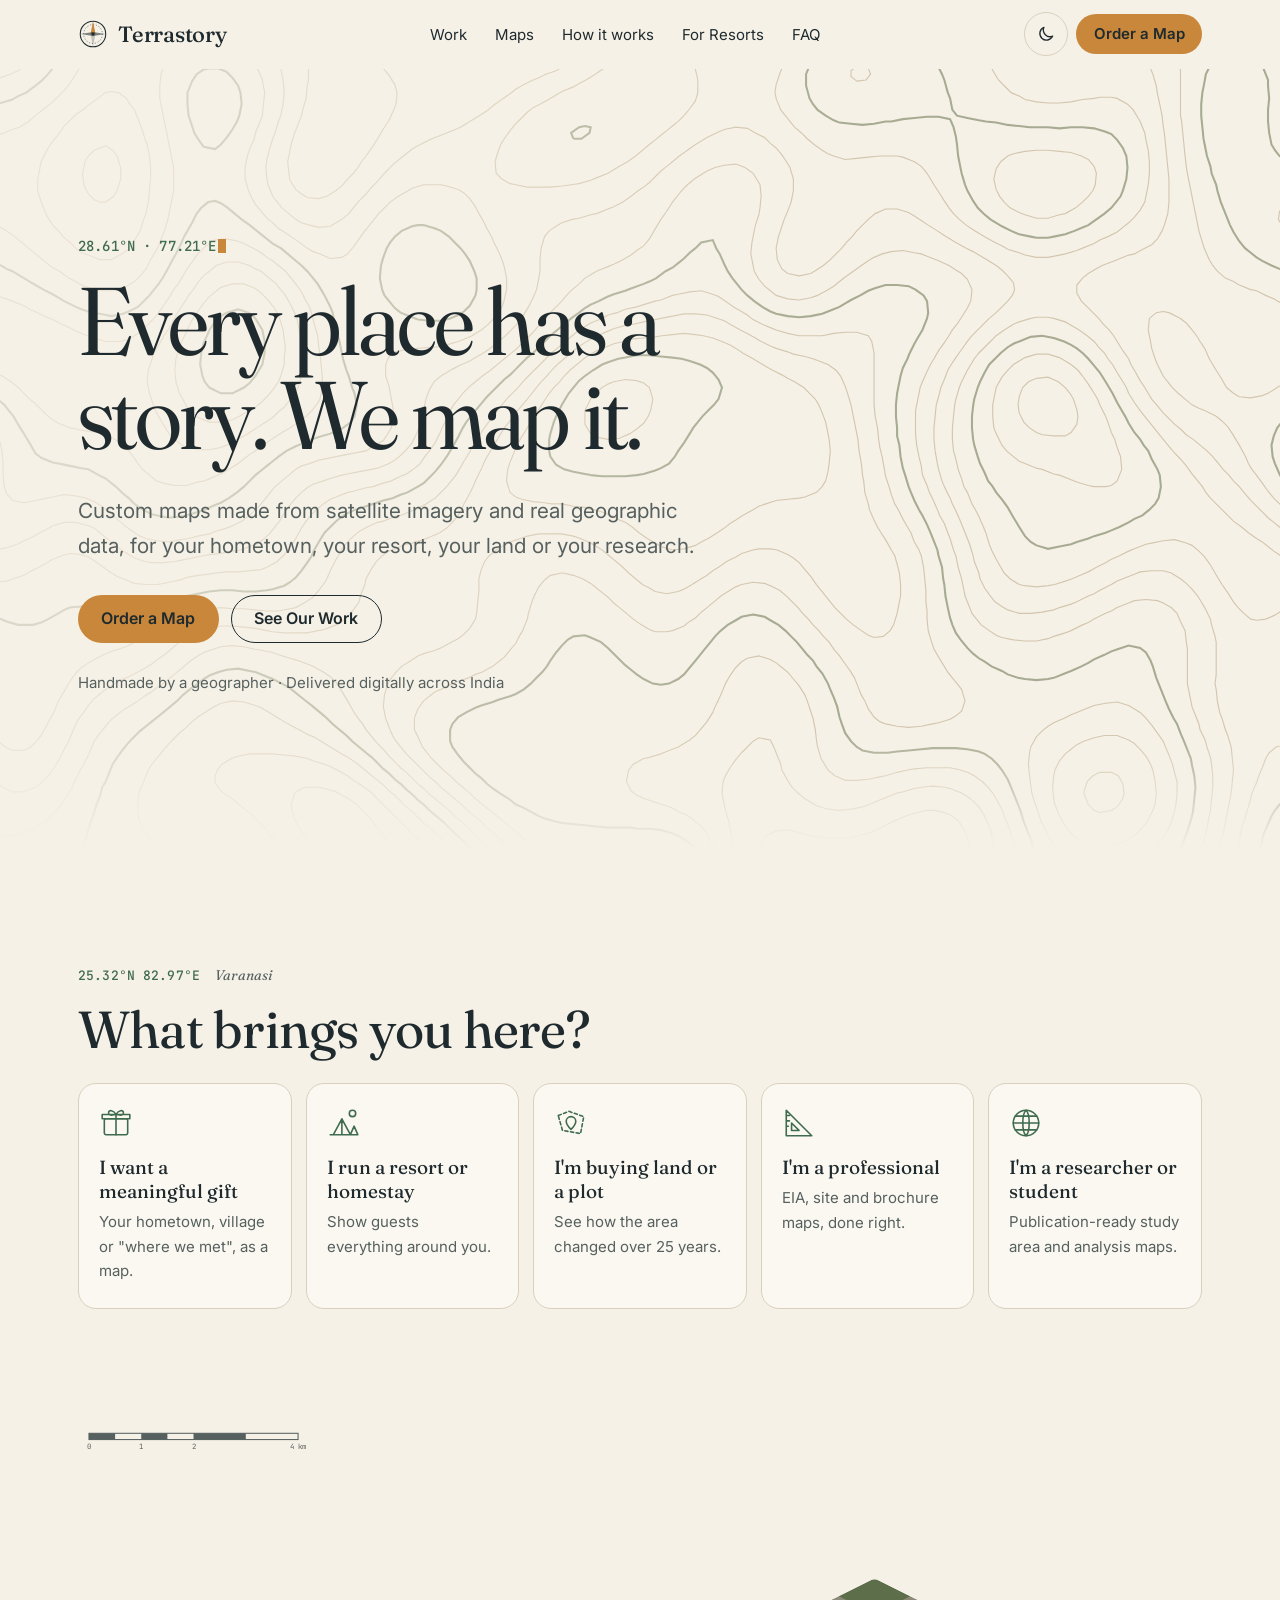
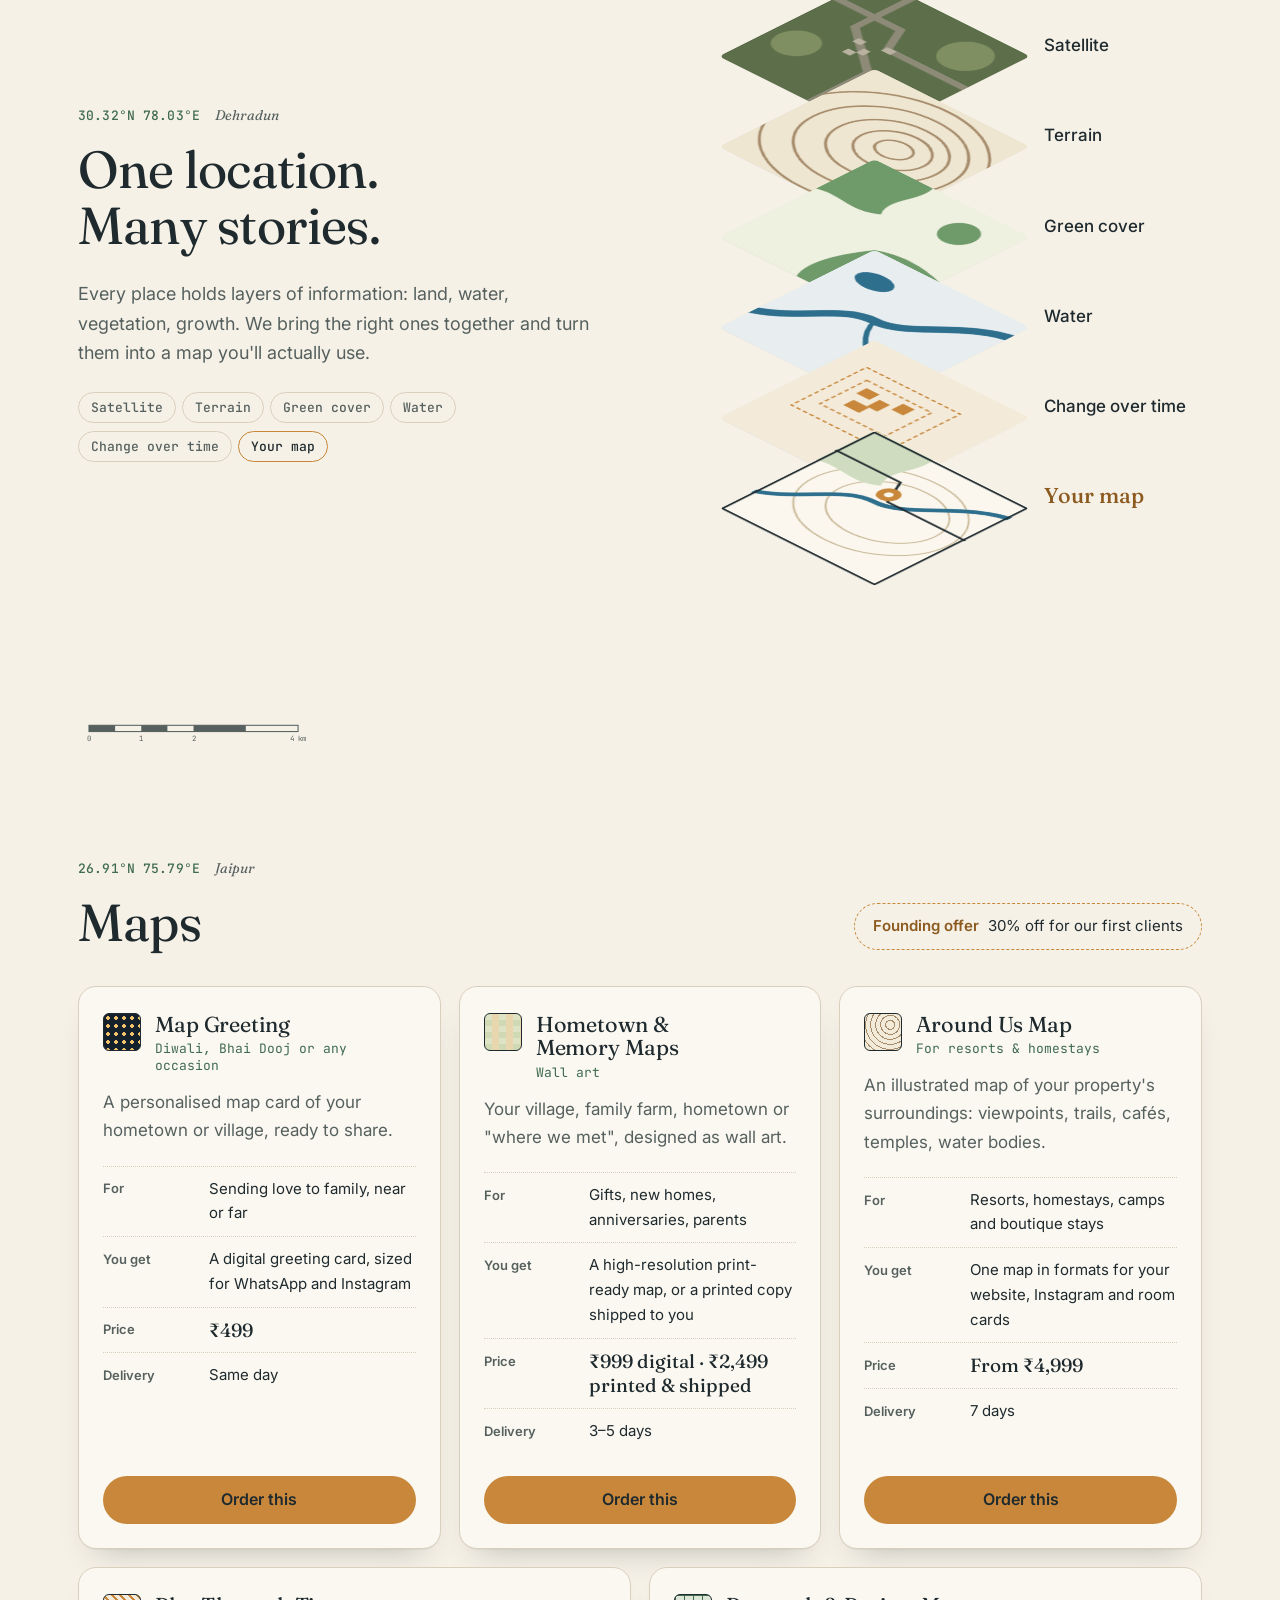
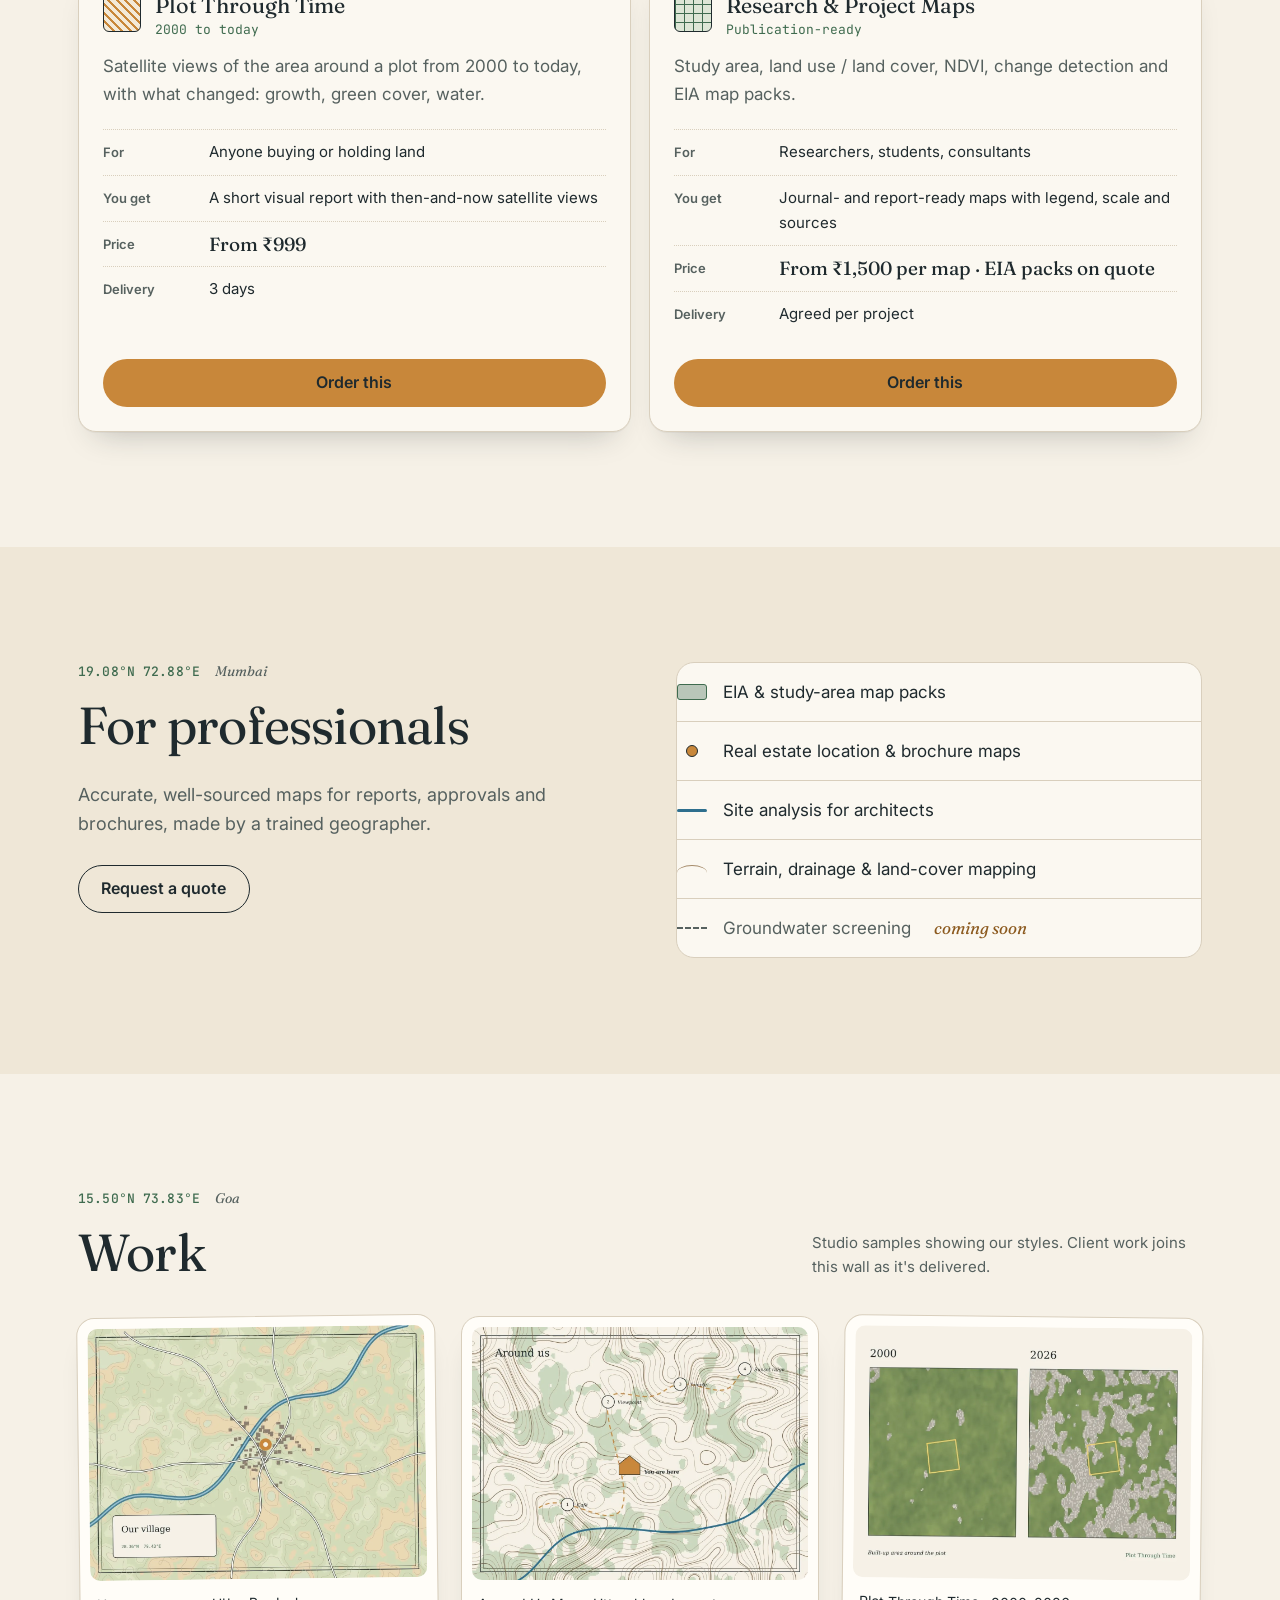
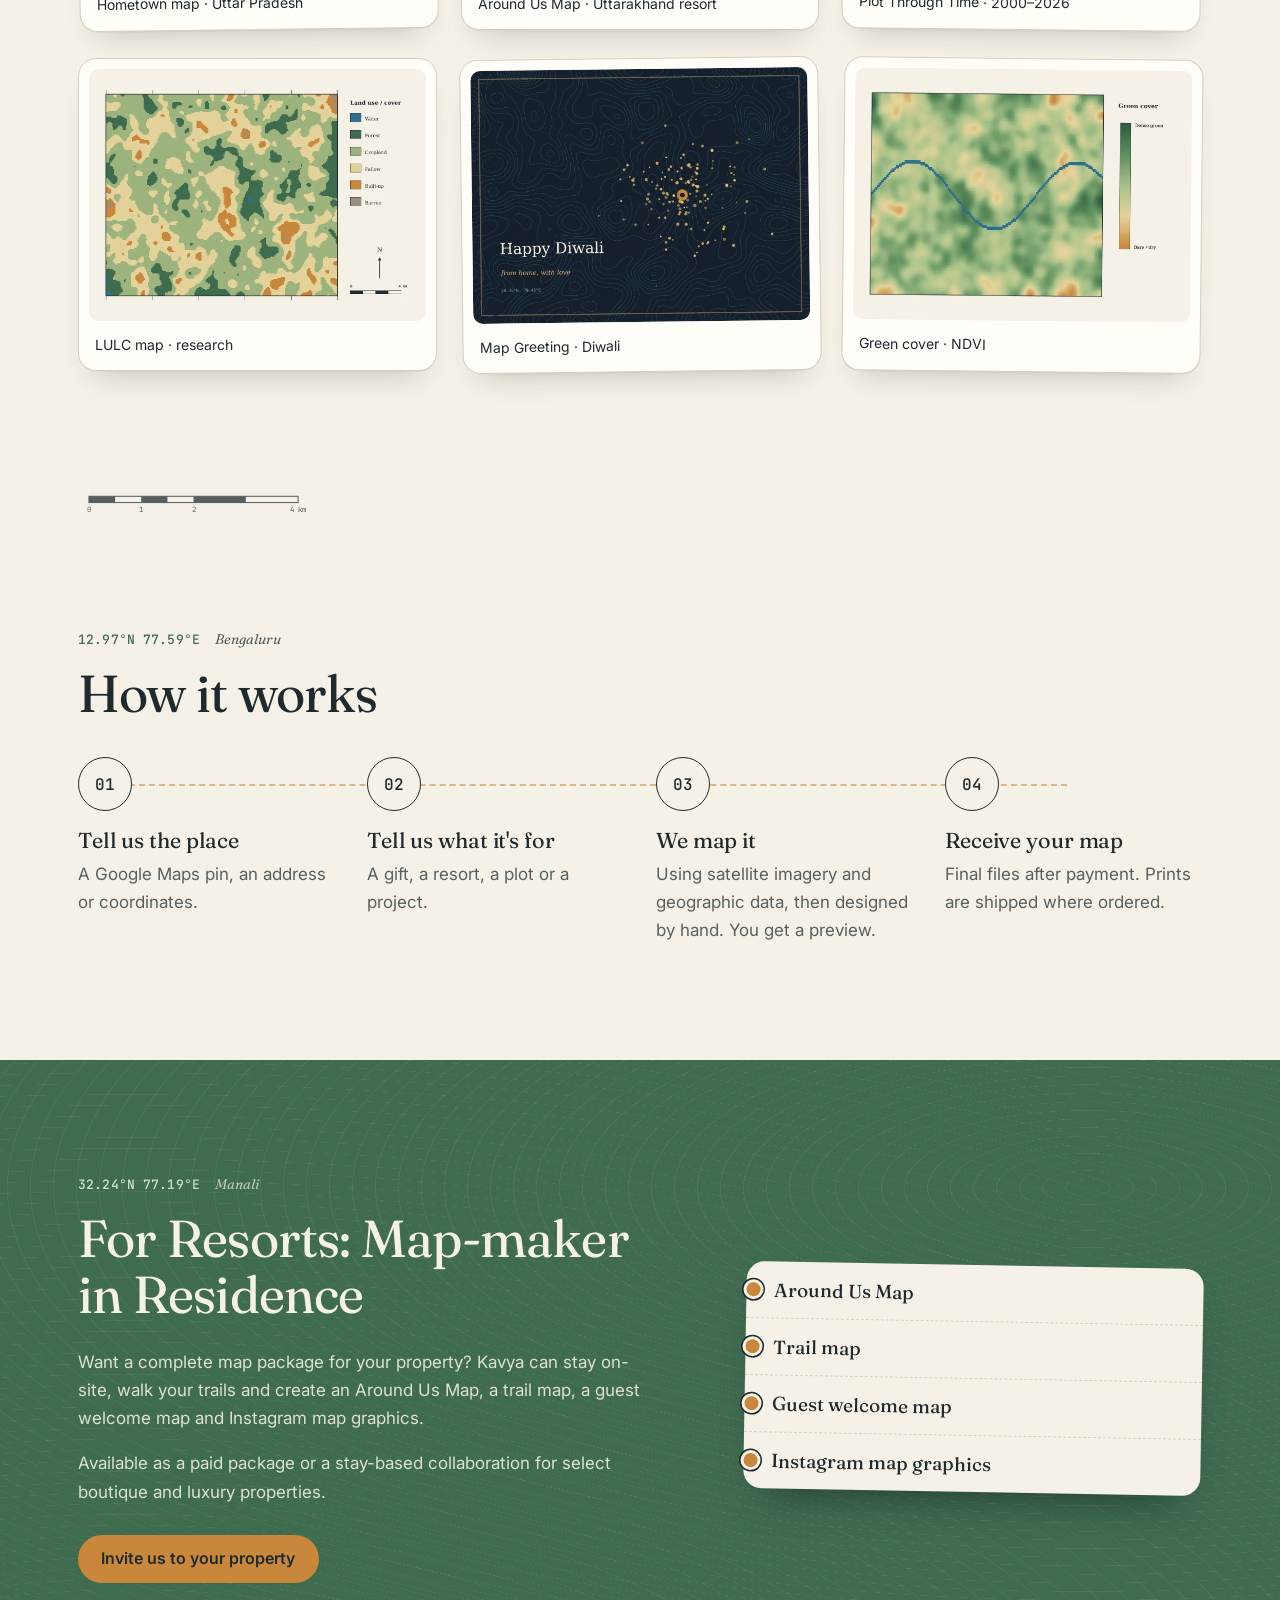
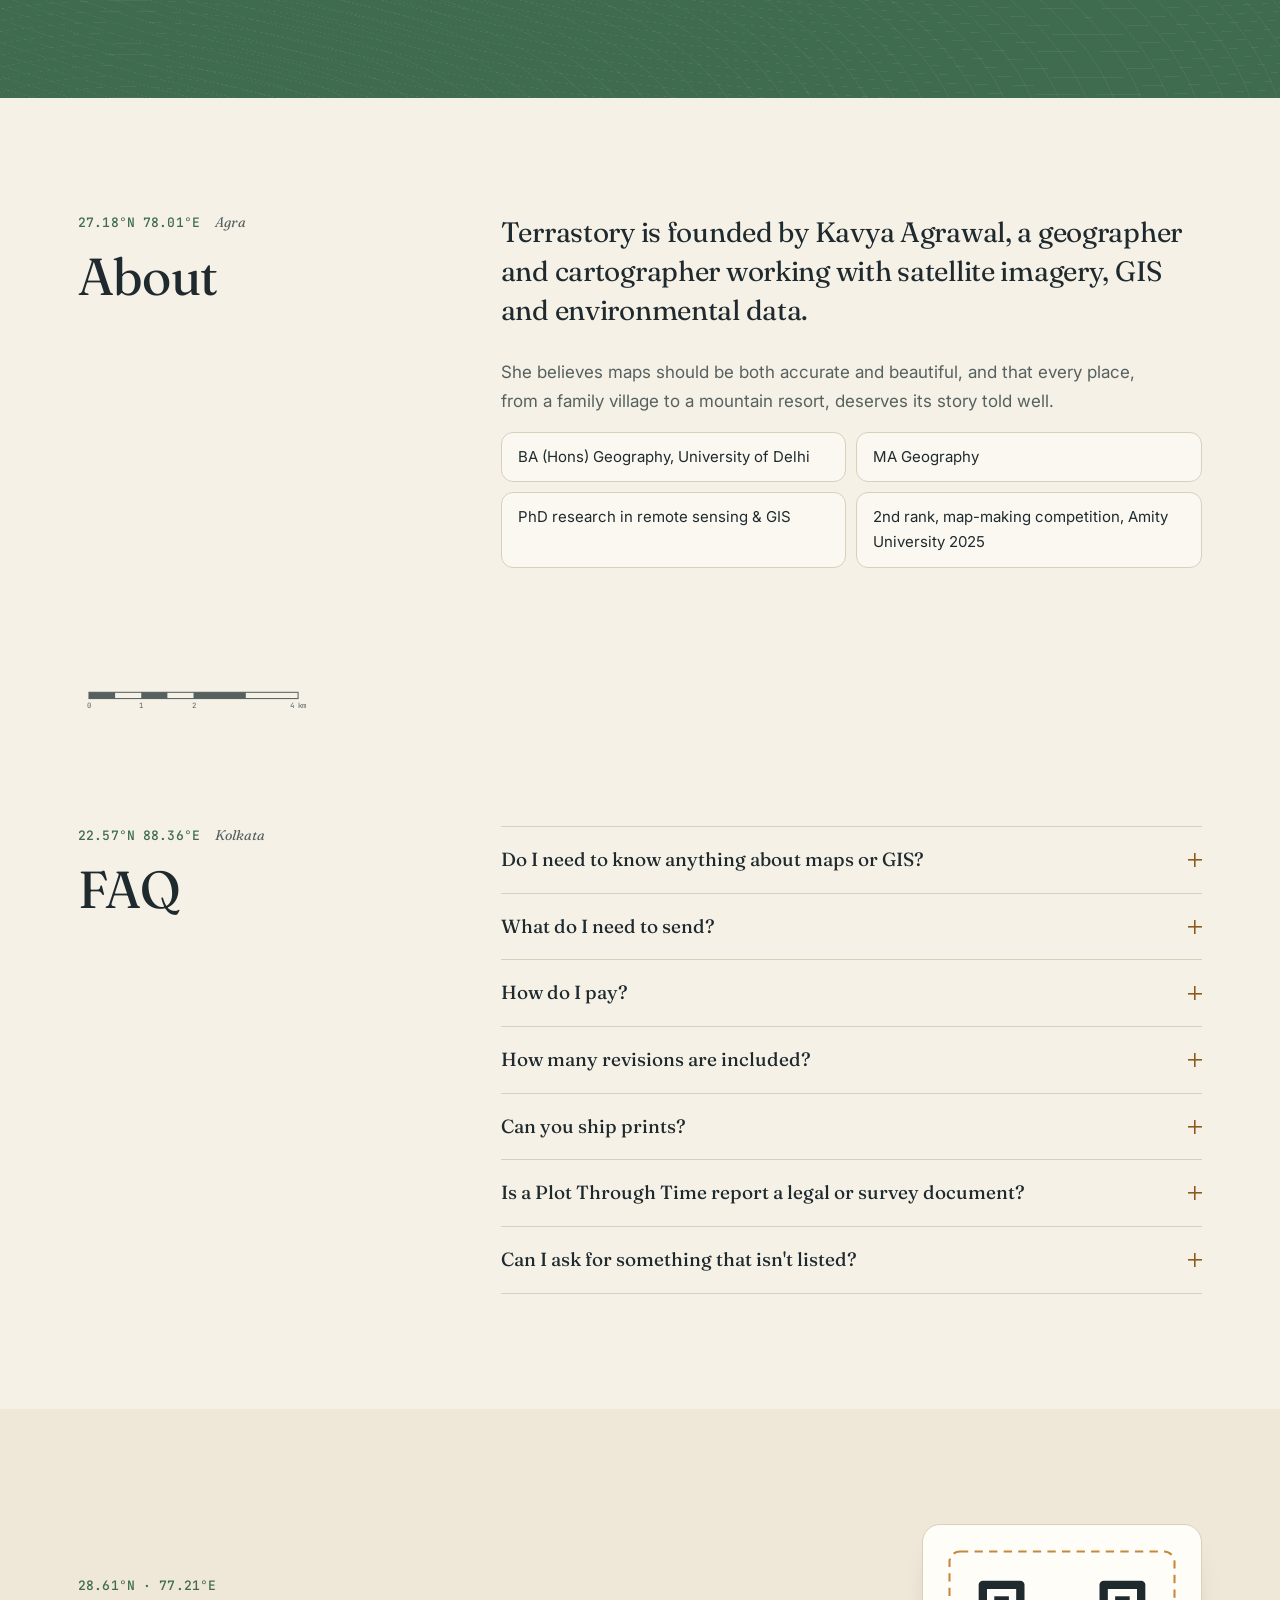
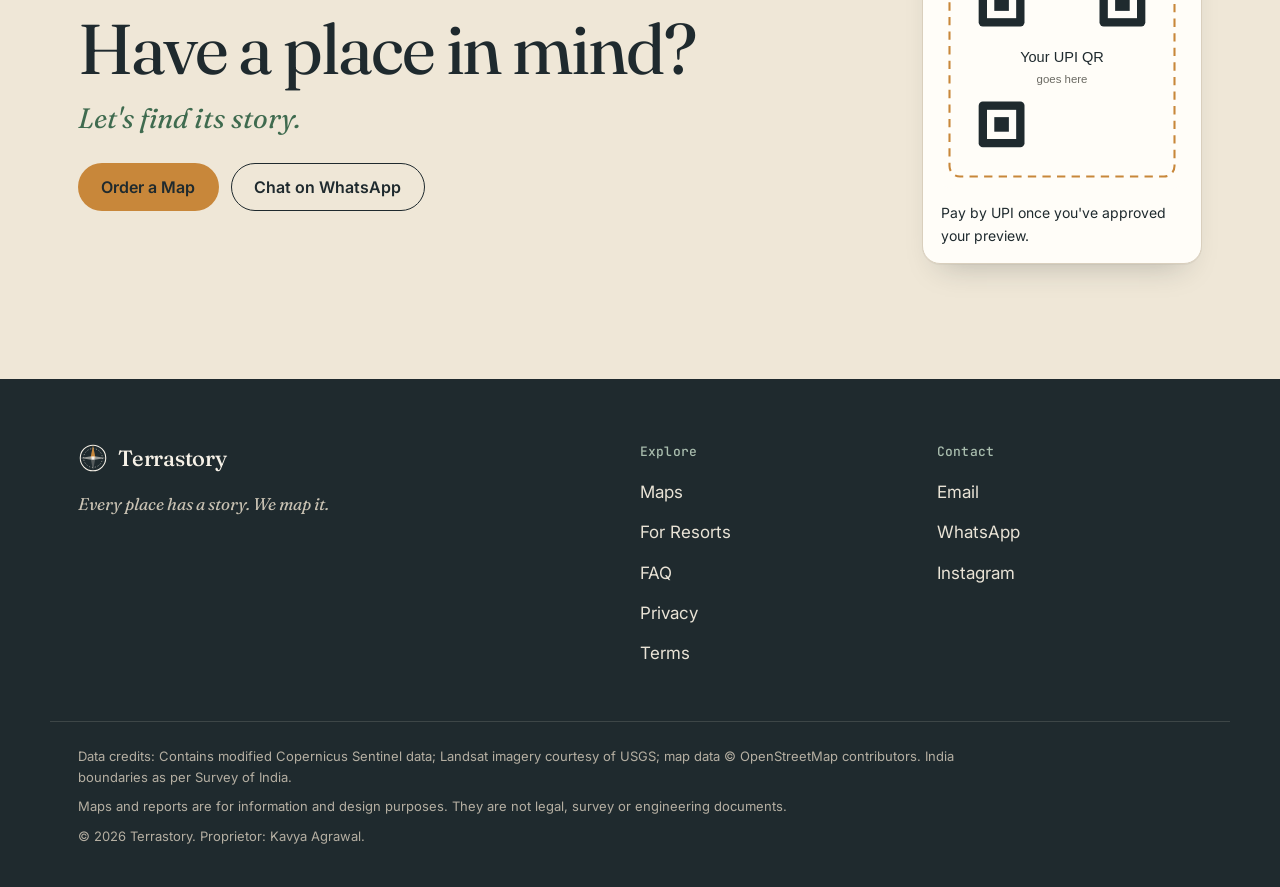
==== index.html @ dac18244 "Launch site: Terrastory one-page map studio website Atlas-style one-page site with hero contours, la" ====
<!doctype html>
<html lang="en-IN">
<head>
  <meta charset="utf-8">
  <meta name="viewport" content="width=device-width, initial-scale=1">
  <title>Terrastory | Custom Maps, Satellite Map Gifts &amp; Place Reports</title>
  <meta name="description" content="Terrastory is a map studio by geographer Kavya Agrawal. Custom hometown map gifts, illustrated resort maps, satellite plot history reports and research maps, made from real satellite and geographic data. Delivered across India.">
  <meta name="theme-color" content="#F6F1E7" media="(prefers-color-scheme: light)">
  <meta name="theme-color" content="#14202B" media="(prefers-color-scheme: dark)">
  <link rel="canonical" href="https://terrastory.in/">
  <link rel="icon" href="favicon.svg" type="image/svg+xml">
  <link rel="apple-touch-icon" href="images/apple-touch-icon.png">

  <!-- Open Graph / social previews -->
  <meta property="og:type" content="website">
  <meta property="og:site_name" content="Terrastory">
  <meta property="og:title" content="Terrastory | Every place has a story. We map it.">
  <meta property="og:description" content="Custom maps made from satellite imagery and real geographic data, for your hometown, your resort, your land or your research.">
  <meta property="og:url" content="https://terrastory.in/">
  <meta property="og:image" content="https://terrastory.in/images/og-image.jpg">
  <meta property="og:image:width" content="1200">
  <meta property="og:image:height" content="630">
  <meta property="og:locale" content="en_IN">
  <meta name="twitter:card" content="summary_large_image">

  <link rel="preconnect" href="https://fonts.googleapis.com">
  <link rel="preconnect" href="https://fonts.gstatic.com" crossorigin>
  <link rel="stylesheet" href="https://fonts.googleapis.com/css2?family=Fraunces:ital,opsz,wght@0,9..144,300..650;1,9..144,300..500&family=Inter:wght@400;500;600&family=JetBrains+Mono:wght@400;500&display=swap">
  <link rel="stylesheet" href="style.css">
  <script>
    /* Apply saved theme before paint to avoid a flash */
    try { var t = localStorage.getItem('ts-theme'); if (t) document.documentElement.dataset.theme = t; } catch (e) {}
  </script>

  <script type="application/ld+json">
  {
    "@context": "https://schema.org",
    "@type": "ProfessionalService",
    "name": "Terrastory",
    "slogan": "Every place has a story. We map it.",
    "description": "A map studio that turns satellite imagery and geographic data into custom maps: hometown map gifts, resort surroundings maps, plot change reports and research maps.",
    "url": "https://terrastory.in/",
    "image": "https://terrastory.in/images/og-image.jpg",
    "logo": "https://terrastory.in/favicon.svg",
    "founder": { "@type": "Person", "name": "Kavya Agrawal", "jobTitle": "Geographer and cartographer" },
    "areaServed": { "@type": "Country", "name": "India" },
    "priceRange": "₹499 – ₹4,999+",
    "makesOffer": [
      { "@type": "Offer", "itemOffered": { "@type": "Service", "name": "Map Greeting" }, "price": "499", "priceCurrency": "INR" },
      { "@type": "Offer", "itemOffered": { "@type": "Service", "name": "Hometown & Memory Map" }, "price": "999", "priceCurrency": "INR" },
      { "@type": "Offer", "itemOffered": { "@type": "Service", "name": "Around Us Map for resorts and homestays" }, "price": "4999", "priceCurrency": "INR" },
      { "@type": "Offer", "itemOffered": { "@type": "Service", "name": "Plot Through Time report" }, "price": "999", "priceCurrency": "INR" },
      { "@type": "Offer", "itemOffered": { "@type": "Service", "name": "Research & Project Maps" }, "price": "1500", "priceCurrency": "INR" }
    ]
  }
  </script>
</head>
<body>
  <a class="skip-link" href="#main">Skip to content</a>

  <!-- Reusable symbols -->
  <svg width="0" height="0" class="visually-hidden" aria-hidden="true" focusable="false">
    <symbol id="compass" viewBox="0 0 40 40">
      <circle cx="20" cy="20" r="17" fill="none" stroke="currentColor" stroke-width="1.4"/>
      <circle cx="20" cy="20" r="12.5" fill="none" stroke="currentColor" stroke-width=".7" stroke-dasharray="1.5 2.4"/>
      <path d="M20 3 L23.2 20 L20 37 L16.8 20 Z" fill="currentColor" opacity=".25"/>
      <path d="M20 3 L23.2 20 L16.8 20 Z" fill="var(--ochre)"/>
      <path d="M3 20 L20 17.4 L37 20 L20 22.6 Z" fill="currentColor" opacity=".55"/>
      <circle cx="20" cy="20" r="2" fill="currentColor"/>
    </symbol>
    <symbol id="scalebar" viewBox="0 0 220 26">
      <g fill="none" stroke="currentColor" stroke-width="1">
        <rect x="10.5" y="8.5" width="200" height="6"/>
      </g>
      <g fill="currentColor">
        <rect x="10.5" y="8.5" width="25" height="6"/><rect x="60.5" y="8.5" width="25" height="6"/>
        <rect x="110.5" y="8.5" width="50" height="6"/>
      </g>
      <g font-family="JetBrains Mono, monospace" font-size="7" fill="currentColor" text-anchor="middle">
        <text x="10.5" y="24">0</text><text x="60.5" y="24">1</text><text x="110.5" y="24">2</text><text x="210.5" y="24">4 km</text>
      </g>
    </symbol>
  </svg>

  <header class="site-header" id="top">
    <div class="wrap header-inner">
      <a class="brand" href="#top" aria-label="Terrastory, back to top">
        <svg class="brand-mark" aria-hidden="true"><use href="#compass"/></svg>
        <span class="brand-name">Terrastory</span>
      </a>
      <nav class="site-nav" id="site-nav" aria-label="Main">
        <ul>
          <li><a href="#work">Work</a></li>
          <li><a href="#maps">Maps</a></li>
          <li><a href="#how">How it works</a></li>
          <li><a href="#resorts">For Resorts</a></li>
          <li><a href="#faq">FAQ</a></li>
          <li class="nav-order"><a class="btn btn-primary" data-form href="#order">Order a Map</a></li>
        </ul>
      </nav>
      <div class="header-actions">
        <button class="theme-toggle" type="button" aria-label="Switch to night map" title="Night map">
          <svg viewBox="0 0 24 24" aria-hidden="true"><path class="sun" d="M12 4V2m0 20v-2m8-8h2M2 12h2m13.7-5.7 1.4-1.4M4.9 19.1l1.4-1.4m0-11.4L4.9 4.9m14.2 14.2-1.4-1.4M12 17a5 5 0 1 0 0-10 5 5 0 0 0 0 10z"/><path class="moon" d="M20 14.5A8 8 0 0 1 9.5 4a8 8 0 1 0 10.5 10.5z"/></svg>
        </button>
        <a class="btn btn-primary btn-sm header-cta" data-form href="#order">Order a Map</a>
        <button class="menu-toggle" type="button" aria-expanded="false" aria-controls="site-nav" aria-label="Open menu">
          <span></span><span></span>
        </button>
      </div>
    </div>
  </header>

  <main id="main">
    <!-- HERO -->
    <section class="hero" aria-labelledby="hero-title">
      <svg class="hero-contours" viewBox="0 0 1200 800" preserveAspectRatio="xMidYMid slice" aria-hidden="true" focusable="false">
<path pathLength="1" class="c-minor" d="M360 800 L359 790 L357 780 L355 775 L351 769 L346 763 L341 758 L336 754 L331 750 L326 745 L320 740 L316 735 L311 729 L306 722 L301 714 L299 709 L297 699 L300 689 L306 685 L311 684 L321 684 L326 685 L336 688 L341 691 L347 694 L354 699 L359 704 L364 709 L368 714 L372 719 L377 726 L382 733 L387 739 L392 743 L397 747 L402 750 L410 755 L417 759 L422 762 L427 766 L432 770 L437 776 L442 785 L444 790 L446 800"/>
<path pathLength="1" class="c-minor" d="M324 800 L322 790 L320 785 L316 776 L313 770 L310 765 L306 760 L301 753 L296 747 L291 740 L287 735 L283 730 L278 725 L274 719 L269 714 L264 709 L258 704 L252 699 L246 694 L241 691 L236 687 L231 680 L231 674 L233 669 L237 664 L245 659 L251 657 L261 655 L271 655 L281 655 L291 656 L301 657 L311 659 L316 661 L326 664 L331 666 L337 669 L346 674 L351 678 L356 681 L362 685 L367 689 L372 694 L377 699 L382 704 L387 709 L392 714 L397 719 L402 725 L408 730 L414 735 L420 740 L426 745 L432 749 L437 754 L442 759 L447 765 L450 770 L453 775 L457 784 L458 790 L460 800"/>
<path pathLength="1" class="c-minor" d="M294 800 L293 790 L291 784 L287 775 L285 770 L281 764 L276 757 L271 752 L266 747 L261 743 L254 740 L246 737 L236 736 L226 738 L216 740 L211 740 L201 741 L194 740 L186 736 L181 734 L175 730 L171 724 L166 715 L164 709 L164 699 L165 689 L167 684 L171 674 L173 669 L176 664 L181 658 L186 652 L191 646 L196 641 L201 636 L206 632 L211 627 L216 623 L222 619 L230 614 L236 611 L246 609 L256 610 L266 613 L271 615 L278 619 L286 624 L291 627 L296 630 L304 634 L311 638 L316 640 L323 644 L331 649 L336 652 L341 655 L348 659 L355 664 L361 669 L367 674 L372 678 L377 682 L382 687 L387 691 L392 696 L397 701 L402 705 L407 710 L412 715 L417 719 L423 725 L429 730 L434 735 L440 740 L445 745 L450 750 L454 755 L458 760 L462 766 L466 775 L468 780 L471 790 L472 800"/>
<path pathLength="1" class="c-minor" d="M562 380 L557 377 L552 369 L552 362 L552 357 L557 347 L561 342 L567 337 L572 334 L577 332 L587 330 L597 331 L603 333 L608 337 L611 347 L609 357 L607 362 L603 368 L597 373 L591 377 L582 381 L572 382 L562 380"/>
<path pathLength="1" class="c-major" d="M200 800 L196 792 L191 787 L186 783 L181 779 L175 775 L166 770 L161 767 L154 765 L146 762 L136 760 L128 760 L121 759 L115 755 L114 745 L115 738 L118 730 L121 721 L123 714 L126 706 L128 699 L131 692 L133 684 L136 679 L140 669 L142 664 L146 658 L151 651 L156 645 L161 640 L166 635 L171 631 L176 627 L181 623 L186 619 L192 614 L198 609 L203 604 L209 599 L216 594 L221 590 L226 587 L234 584 L241 582 L251 581 L261 583 L266 584 L276 588 L281 590 L289 594 L296 598 L301 602 L306 606 L311 610 L316 614 L322 619 L328 624 L333 629 L339 634 L345 639 L350 644 L356 649 L362 654 L367 658 L372 663 L377 668 L382 672 L387 677 L392 681 L397 686 L402 690 L407 695 L412 699 L417 704 L423 709 L429 714 L434 719 L440 725 L446 730 L451 735 L456 740 L461 745 L465 750 L469 755 L472 760 L477 770 L479 775 L482 785 L483 790 L484 800"/>
<path pathLength="1" class="c-major" d="M575 800 L577 793 L582 785 L587 781 L592 779 L603 777 L613 779 L618 782 L623 789 L624 795"/>
<path pathLength="1" class="c-major" d="M557 413 L552 412 L542 410 L534 408 L527 404 L522 397 L521 392 L521 382 L522 377 L525 367 L527 362 L532 352 L535 347 L538 342 L542 337 L547 331 L552 327 L559 322 L567 317 L572 315 L581 312 L587 311 L597 309 L608 309 L618 310 L628 311 L636 312 L643 314 L652 317 L658 320 L663 324 L668 330 L671 337 L668 347 L664 352 L659 357 L654 362 L650 367 L646 372 L643 377 L638 385 L633 392 L630 397 L625 403 L618 407 L613 409 L603 412 L597 413 L587 414 L577 414 L567 414 L557 413"/>
<path pathLength="1" class="c-minor" d="M555 800 L557 791 L560 785 L563 780 L568 775 L575 770 L582 766 L587 764 L597 761 L608 761 L618 764 L623 766 L628 771 L633 778 L635 785 L638 795 L638 800"/>
<path pathLength="1" class="c-minor" d="M0 694 L10 699 L15 703 L20 708 L25 713 L30 717 L35 721 L44 725 L50 726 L60 725 L65 724 L75 719 L80 716 L85 712 L90 707 L95 702 L100 695 L104 689 L107 684 L110 677 L114 669 L117 664 L121 656 L124 649 L126 644 L131 637 L136 631 L141 625 L146 621 L151 617 L156 614 L164 609 L171 604 L176 601 L181 597 L186 594 L192 589 L198 584 L204 579 L210 574 L216 570 L221 567 L230 564 L236 562 L246 561 L256 562 L265 564 L271 565 L281 567 L286 569 L296 572 L303 574 L311 577 L316 579 L325 584 L331 588 L336 593 L340 599 L343 604 L346 609 L351 618 L355 624 L359 629 L362 634 L367 640 L372 646 L377 651 L382 657 L387 662 L392 667 L397 671 L402 676 L407 681 L412 685 L417 690 L422 694 L428 699 L434 704 L439 709 L445 714 L451 719 L456 725 L462 730 L467 735 L471 740 L476 745 L479 750 L483 755 L487 762 L491 770 L493 775 L496 785 L497 793 L498 800"/>
<path pathLength="1" class="c-minor" d="M999 706 L994 704 L989 699 L985 689 L988 679 L993 674 L999 671 L1009 671 L1015 674 L1019 681 L1020 689 L1019 694 L1014 701 L1009 704 L999 706"/>
<path pathLength="1" class="c-minor" d="M618 475 L613 472 L606 468 L599 463 L593 458 L587 454 L582 452 L575 448 L567 445 L559 443 L552 441 L542 440 L532 438 L523 438 L517 437 L507 436 L497 434 L492 432 L487 428 L484 418 L485 408 L487 402 L491 392 L493 387 L497 380 L502 372 L505 367 L508 362 L512 356 L517 348 L521 342 L525 337 L530 332 L534 327 L539 322 L545 317 L551 312 L557 308 L562 305 L570 302 L577 299 L586 297 L592 295 L603 294 L613 293 L619 292 L628 291 L638 290 L648 291 L655 292 L663 294 L671 297 L678 300 L683 303 L689 307 L698 312 L703 315 L708 318 L715 322 L723 326 L728 329 L734 332 L742 337 L747 342 L752 347 L755 352 L758 359 L761 367 L763 377 L764 382 L765 392 L764 403 L763 410 L761 418 L758 423 L753 428 L743 432 L738 433 L728 434 L718 435 L709 438 L703 440 L698 443 L689 448 L683 452 L678 455 L673 459 L667 463 L659 468 L653 471 L648 474 L638 477 L628 478 L618 475"/>
<path pathLength="1" class="c-minor" d="M0 653 L5 654 L15 659 L20 663 L25 667 L30 672 L35 676 L40 680 L47 684 L55 688 L65 688 L75 684 L80 680 L85 675 L90 669 L93 664 L96 659 L100 651 L104 644 L106 639 L110 629 L113 624 L117 619 L121 613 L126 607 L131 603 L136 599 L144 594 L151 590 L156 588 L164 584 L171 580 L176 577 L181 573 L187 569 L193 564 L200 558 L206 555 L211 552 L218 548 L226 546 L236 544 L246 544 L256 545 L266 546 L276 548 L281 549 L291 550 L301 550 L311 550 L320 548 L326 547 L336 543 L341 540 L346 536 L351 530 L356 523 L357 518 L361 508 L362 503 L367 494 L371 488 L376 483 L382 479 L387 477 L397 473 L402 472 L412 469 L417 467 L426 463 L432 459 L437 454 L442 448 L445 443 L447 438 L452 429 L455 423 L457 418 L462 408 L464 403 L467 397 L472 389 L476 382 L479 377 L482 372 L487 366 L492 359 L497 353 L502 347 L506 342 L510 337 L514 332 L519 327 L523 322 L528 317 L534 312 L540 307 L546 302 L552 298 L557 295 L563 292 L572 288 L577 286 L587 283 L594 282 L603 280 L613 278 L618 277 L628 275 L638 273 L648 273 L658 274 L667 277 L673 279 L678 282 L687 287 L693 290 L698 293 L705 297 L713 301 L718 303 L728 306 L733 308 L743 310 L750 312 L758 315 L763 317 L770 322 L774 327 L778 336 L780 342 L783 352 L784 357 L786 367 L788 377 L789 382 L790 392 L792 403 L793 413 L794 418 L795 428 L798 438 L799 443 L803 452 L806 458 L809 463 L813 469 L818 478 L821 483 L823 490 L825 498 L826 508 L826 518 L824 528 L823 533 L820 543 L817 548 L811 553 L803 554 L798 552 L792 548 L785 543 L779 538 L774 533 L769 528 L765 523 L761 518 L757 513 L753 508 L748 501 L743 495 L738 489 L733 485 L728 482 L719 478 L713 477 L703 477 L698 478 L688 481 L683 484 L675 488 L668 493 L663 496 L658 500 L653 503 L645 508 L638 512 L633 514 L623 516 L613 514 L608 511 L602 508 L596 503 L590 498 L585 493 L579 488 L573 483 L567 478 L562 475 L557 472 L548 468 L542 466 L532 464 L522 464 L512 464 L502 466 L496 468 L487 471 L482 474 L475 478 L469 483 L465 488 L462 495 L460 503 L460 513 L459 523 L458 533 L457 538 L452 546 L447 551 L442 555 L436 558 L427 563 L422 565 L412 568 L407 570 L401 574 L393 579 L388 584 L384 589 L381 594 L378 604 L377 614 L379 624 L382 632 L385 639 L388 644 L392 649 L397 655 L402 660 L407 665 L412 670 L417 675 L422 679 L427 684 L433 689 L439 694 L445 699 L450 704 L456 709 L462 714 L467 719 L472 723 L477 728 L482 733 L487 739 L492 744 L497 750 L500 755 L504 760 L508 765 L512 771 L517 777 L522 781 L532 780 L537 777 L542 773 L547 769 L553 765 L561 760 L567 756 L572 754 L582 751 L587 750 L597 748 L608 748 L618 750 L623 751 L629 755 L635 760 L639 765 L643 773 L645 780 L647 790 L648 798"/>
<path pathLength="1" class="c-minor" d="M994 735 L989 734 L981 730 L975 725 L970 719 L967 714 L964 709 L960 699 L959 694 L958 684 L959 674 L960 669 L964 661 L969 655 L974 651 L979 647 L985 644 L994 641 L1003 639 L1009 639 L1014 639 L1024 643 L1029 646 L1034 651 L1039 657 L1043 664 L1045 669 L1047 679 L1048 689 L1047 699 L1044 706 L1040 714 L1036 719 L1030 725 L1024 729 L1019 731 L1010 735 L1004 736 L994 735"/>
<path pathLength="1" class="c-minor" d="M0 568 L5 570 L10 574 L15 582 L16 589 L18 599 L20 609 L21 614 L25 623 L29 629 L33 634 L37 639 L42 644 L49 649 L55 652 L65 652 L71 649 L76 644 L80 639 L85 630 L88 624 L91 619 L95 609 L98 604 L101 599 L105 592 L110 585 L115 580 L121 576 L126 573 L134 569 L141 566 L148 564 L156 561 L161 558 L171 554 L176 552 L181 548 L190 543 L196 540 L201 538 L211 533 L216 532 L226 529 L236 528 L246 529 L256 529 L266 530 L276 531 L286 531 L296 529 L301 528 L310 523 L316 519 L321 513 L325 508 L328 503 L331 496 L335 488 L338 483 L341 477 L346 471 L351 466 L356 462 L363 458 L372 454 L377 453 L387 449 L392 448 L402 444 L407 442 L414 438 L422 433 L427 428 L432 423 L436 418 L440 413 L443 408 L447 401 L452 393 L455 387 L458 382 L462 376 L467 369 L472 362 L476 357 L480 352 L484 347 L489 342 L494 337 L498 332 L503 327 L508 322 L513 317 L518 312 L523 307 L529 302 L535 297 L541 292 L547 287 L552 284 L557 281 L567 277 L572 274 L580 272 L587 269 L597 267 L603 265 L613 262 L618 261 L628 257 L633 256 L643 254 L653 253 L663 256 L668 258 L674 262 L681 267 L688 271 L693 274 L698 278 L706 282 L713 285 L718 287 L728 290 L738 292 L743 292 L753 292 L758 292 L768 290 L778 289 L788 289 L798 292 L801 297 L803 307 L803 317 L803 327 L803 337 L803 347 L803 352 L804 362 L806 372 L807 382 L808 389 L810 397 L812 408 L813 414 L816 423 L818 430 L821 438 L824 443 L828 451 L832 458 L835 463 L838 471 L842 478 L844 483 L846 493 L847 503 L848 513 L848 523 L849 531 L849 538 L850 548 L853 558 L855 564 L859 571 L864 579 L867 584 L871 589 L875 594 L879 599 L882 609 L879 618 L874 622 L869 625 L859 628 L854 629 L844 631 L833 632 L823 631 L813 629 L808 627 L803 623 L798 616 L795 609 L792 604 L788 594 L786 589 L783 584 L778 577 L773 570 L768 564 L764 558 L759 553 L755 548 L750 543 L746 538 L741 533 L737 528 L732 523 L727 518 L721 513 L713 509 L708 507 L698 506 L688 508 L683 510 L678 513 L670 518 L664 523 L658 528 L653 532 L648 537 L643 540 L638 544 L628 548 L623 549 L613 549 L608 547 L601 543 L594 538 L588 533 L582 528 L577 524 L572 519 L567 515 L562 511 L557 507 L550 503 L542 500 L533 498 L532 498 L522 500 L517 504 L512 510 L508 518 L506 523 L503 533 L502 538 L498 548 L495 553 L492 559 L487 565 L482 571 L477 575 L472 579 L463 584 L457 586 L451 589 L442 592 L437 594 L427 599 L422 601 L417 605 L412 609 L407 616 L404 624 L404 634 L407 640 L411 649 L415 654 L419 659 L424 664 L429 669 L435 674 L440 679 L446 684 L452 689 L457 694 L462 698 L467 702 L472 706 L477 710 L482 714 L488 719 L495 725 L501 730 L507 734 L512 738 L517 741 L526 745 L532 746 L542 745 L547 744 L557 742 L565 740 L572 738 L582 736 L592 735 L603 735 L613 736 L623 738 L628 740 L637 745 L642 750 L646 755 L649 760 L653 770 L654 775 L655 785 L656 795"/>
<path pathLength="1" class="c-minor" d="M1200 423 L1195 423 L1185 418 L1180 413 L1177 408 L1175 402 L1175 392 L1176 387 L1180 381 L1185 377 L1193 372 L1200 371"/>
<path pathLength="1" class="c-minor" d="M1200 211 L1195 211 L1185 210 L1175 207 L1170 205 L1162 201 L1157 196 L1154 191 L1155 184 L1160 179 L1166 176 L1175 175 L1185 174 L1195 174"/>
<path pathLength="1" class="c-minor" d="M999 760 L994 760 L984 757 L979 754 L973 750 L967 745 L963 740 L959 735 L954 726 L951 719 L948 714 L945 704 L943 699 L940 689 L939 682 L938 674 L937 664 L938 654 L939 649 L944 640 L949 635 L954 631 L959 628 L968 624 L974 621 L979 619 L989 615 L994 613 L1004 611 L1014 610 L1024 613 L1029 616 L1034 619 L1039 624 L1044 630 L1049 637 L1054 644 L1056 649 L1059 656 L1062 664 L1064 672 L1066 679 L1066 689 L1065 699 L1064 704 L1061 714 L1059 719 L1054 727 L1049 734 L1044 739 L1039 743 L1034 747 L1029 750 L1020 755 L1014 757 L1004 760 L999 760"/>
<path pathLength="1" class="c-major" d="M979 800 L974 790 L971 785 L967 780 L964 775 L959 768 L954 761 L951 755 L948 750 L944 741 L941 735 L939 729 L935 719 L933 714 L930 704 L928 699 L924 689 L922 684 L919 677 L914 669 L910 664 L905 659 L899 655 L894 653 L884 651 L874 650 L864 650 L854 650 L844 651 L833 652 L823 653 L815 654 L808 654 L803 654 L793 652 L788 649 L783 644 L778 637 L775 629 L773 623 L771 614 L768 606 L765 599 L763 594 L758 585 L753 579 L750 574 L745 569 L741 564 L736 558 L731 553 L726 548 L720 543 L713 539 L708 536 L698 534 L688 536 L683 539 L676 543 L670 548 L665 553 L661 558 L656 564 L652 569 L648 574 L643 580 L638 586 L633 590 L625 594 L618 595 L611 594 L603 590 L597 586 L592 582 L587 578 L582 573 L577 568 L572 563 L566 558 L557 554 L552 552 L542 553 L537 556 L532 561 L527 567 L522 574 L519 579 L515 584 L510 589 L505 594 L499 599 L492 603 L487 605 L477 608 L472 610 L462 613 L457 615 L449 619 L442 623 L437 629 L435 634 L435 644 L437 649 L442 656 L447 662 L452 667 L457 672 L462 676 L467 681 L472 685 L478 689 L486 694 L492 699 L497 701 L503 704 L512 709 L517 711 L527 714 L532 715 L542 716 L552 717 L562 718 L572 719 L582 719 L592 719 L597 720 L608 720 L618 721 L628 724 L633 726 L639 730 L646 735 L650 740 L654 745 L658 753 L660 760 L662 770 L663 775 L664 785 L665 795"/>
<path pathLength="1" class="c-major" d="M0 531 L10 531 L20 532 L26 533 L35 535 L45 538 L50 540 L60 543 L65 543 L73 543 L80 541 L86 538 L95 533 L100 530 L105 528 L115 527 L126 528 L131 529 L141 530 L151 532 L161 531 L171 530 L176 528 L186 525 L191 523 L201 520 L206 518 L216 516 L226 514 L236 513 L241 513 L246 513 L256 514 L266 514 L276 513 L281 512 L291 509 L296 506 L301 502 L306 496 L311 489 L315 483 L317 478 L321 471 L326 463 L331 458 L336 453 L341 449 L346 446 L353 443 L362 440 L368 438 L377 435 L385 433 L392 430 L398 428 L407 423 L412 420 L417 415 L422 410 L427 404 L432 397 L435 392 L438 387 L442 380 L446 372 L449 367 L453 362 L457 357 L462 351 L467 345 L472 340 L477 335 L482 330 L487 326 L492 321 L497 316 L502 311 L507 307 L512 302 L517 297 L522 292 L528 287 L534 282 L540 277 L547 272 L552 268 L557 265 L564 262 L572 258 L577 256 L587 253 L592 251 L603 247 L608 245 L614 242 L622 236 L628 233 L633 229 L638 225 L643 220 L648 216 L653 211 L663 209 L666 216 L669 221 L673 230 L676 236 L680 242 L684 247 L688 252 L693 257 L699 262 L706 267 L713 271 L718 273 L728 275 L738 276 L748 275 L758 273 L763 271 L773 267 L778 264 L783 261 L791 257 L798 253 L803 251 L813 248 L823 248 L833 249 L839 252 L846 257 L849 262 L850 272 L849 277 L845 287 L842 292 L838 299 L834 307 L832 312 L828 320 L826 327 L824 337 L823 342 L822 352 L822 362 L823 372 L823 379 L825 387 L826 397 L828 407 L830 413 L833 423 L835 428 L838 435 L842 443 L845 448 L849 456 L852 463 L854 468 L858 478 L859 483 L862 493 L863 503 L864 508 L865 518 L867 528 L869 537 L871 543 L874 550 L879 557 L884 563 L889 568 L894 572 L899 575 L905 579 L914 583 L919 586 L928 589 L934 590 L944 591 L954 590 L959 589 L969 585 L974 583 L983 579 L989 576 L994 573 L1003 569 L1009 566 L1015 564 L1024 561 L1034 563 L1039 567 L1043 574 L1045 579 L1048 589 L1050 594 L1054 604 L1056 609 L1059 616 L1063 624 L1066 629 L1069 637 L1072 644 L1074 649 L1078 659 L1079 665 L1081 674 L1082 684 L1081 694 L1080 704 L1079 709 L1076 719 L1074 725 L1070 735 L1067 740 L1064 745 L1059 750 L1054 755 L1049 760 L1044 765 L1038 770 L1033 775 L1027 780 L1022 785 L1018 790 L1014 796"/>
<path pathLength="1" class="c-major" d="M1200 443 L1195 443 L1185 440 L1180 437 L1173 433 L1167 428 L1162 423 L1158 418 L1155 412 L1151 403 L1149 397 L1148 387 L1150 379 L1153 372 L1157 367 L1162 362 L1168 357 L1175 352 L1180 348 L1185 345 L1191 342 L1200 340"/>
<path pathLength="1" class="c-major" d="M1200 247 L1194 247 L1185 245 L1175 242 L1170 240 L1161 236 L1155 234 L1148 231 L1140 227 L1135 224 L1130 220 L1125 216 L1120 210 L1115 202 L1112 196 L1110 191 L1106 181 L1104 176 L1101 166 L1100 161 L1096 151 L1095 145 L1092 136 L1090 126 L1089 121 L1088 111 L1087 101 L1087 91 L1088 81 L1090 71 L1091 65 L1095 57 L1099 50 L1104 45 L1110 43 L1120 43 L1127 45 L1134 50 L1138 55 L1141 60 L1145 70 L1145 75 L1146 86 L1145 96 L1145 106 L1146 116 L1148 126 L1151 131 L1155 136 L1162 141 L1170 145 L1175 147 L1185 149 L1195 150"/>
<path pathLength="1" class="c-minor" d="M937 800 L936 790 L935 780 L934 775 L932 765 L930 755 L929 750 L926 740 L924 731 L922 725 L919 716 L916 709 L914 703 L909 694 L906 689 L902 684 L897 679 L890 674 L884 671 L878 669 L869 667 L859 667 L849 667 L838 668 L832 669 L823 671 L813 674 L808 675 L798 677 L788 678 L778 678 L769 674 L763 669 L760 664 L757 659 L754 649 L753 643 L752 634 L750 624 L748 618 L745 609 L743 604 L738 596 L733 590 L728 584 L723 580 L718 576 L713 573 L703 570 L693 572 L688 575 L683 580 L678 587 L674 594 L672 599 L668 608 L665 614 L663 619 L658 627 L653 633 L648 639 L643 643 L638 646 L633 649 L623 653 L618 655 L608 658 L603 659 L594 664 L590 669 L588 679 L592 687 L597 691 L604 694 L613 697 L619 699 L628 702 L633 705 L642 709 L648 714 L653 718 L658 724 L661 730 L664 735 L668 745 L669 750 L671 760 L672 770 L673 777 L673 785 L673 795"/>
<path pathLength="1" class="c-minor" d="M0 507 L10 507 L20 507 L30 507 L40 506 L50 505 L56 503 L65 500 L70 497 L78 493 L85 489 L90 486 L98 483 L105 481 L115 482 L121 484 L127 488 L134 493 L141 498 L146 501 L151 503 L161 507 L171 508 L181 508 L191 506 L201 504 L206 502 L216 500 L226 499 L231 498 L241 497 L251 497 L261 496 L271 495 L276 493 L285 488 L290 483 L295 478 L298 473 L301 468 L306 459 L310 453 L314 448 L319 443 L325 438 L331 434 L336 432 L346 428 L351 427 L362 424 L368 423 L377 420 L384 418 L392 414 L397 412 L403 408 L409 403 L413 397 L417 392 L422 385 L426 377 L428 372 L432 364 L435 357 L438 352 L442 347 L447 341 L452 336 L457 332 L463 327 L470 322 L476 317 L482 312 L487 308 L492 304 L497 299 L502 294 L507 289 L512 283 L517 278 L522 272 L527 267 L532 262 L536 257 L541 252 L547 247 L552 242 L557 239 L562 236 L572 232 L577 230 L585 226 L592 222 L597 218 L603 214 L608 208 L612 201 L615 196 L618 191 L623 184 L628 176 L632 171 L636 166 L641 161 L647 156 L653 152 L658 149 L665 146 L673 144 L683 143 L691 146 L698 151 L701 156 L704 161 L705 171 L704 181 L703 187 L700 196 L698 206 L697 211 L696 221 L698 231 L699 236 L703 243 L708 249 L713 253 L718 257 L728 260 L738 261 L748 259 L754 257 L763 252 L768 249 L773 245 L778 241 L785 236 L792 231 L798 227 L803 224 L810 221 L818 219 L828 218 L838 220 L844 221 L854 225 L859 227 L868 231 L874 235 L879 238 L884 243 L888 252 L887 262 L884 268 L879 276 L875 282 L871 287 L868 292 L864 298 L859 305 L855 312 L852 317 L849 323 L845 332 L843 337 L841 347 L839 357 L839 367 L839 377 L840 387 L842 397 L844 405 L845 413 L849 422 L851 428 L854 434 L858 443 L860 448 L864 455 L867 463 L869 468 L872 478 L874 483 L876 493 L879 503 L880 508 L882 518 L884 523 L888 533 L892 538 L896 543 L903 548 L909 552 L914 554 L924 556 L934 557 L944 557 L954 555 L959 553 L969 550 L974 548 L984 543 L989 541 L994 538 L1004 533 L1009 531 L1014 528 L1024 524 L1029 522 L1039 521 L1049 522 L1054 524 L1061 528 L1066 533 L1069 540 L1073 548 L1074 557 L1075 564 L1075 574 L1075 584 L1075 594 L1077 604 L1079 614 L1081 619 L1085 629 L1086 634 L1090 642 L1092 649 L1095 658 L1096 664 L1097 674 L1097 684 L1096 694 L1095 704 L1094 709 L1092 719 L1090 728 L1088 735 L1085 743 L1082 750 L1079 755 L1074 763 L1070 770 L1066 775 L1063 780 L1059 785 L1055 795 L1054 800"/>
<path pathLength="1" class="c-minor" d="M1200 459 L1191 458 L1185 456 L1176 453 L1170 450 L1165 446 L1160 442 L1155 438 L1150 433 L1145 427 L1140 420 L1135 413 L1131 408 L1128 403 L1125 396 L1120 387 L1117 382 L1114 377 L1110 371 L1105 366 L1100 362 L1090 357 L1085 355 L1079 352 L1073 347 L1067 342 L1062 337 L1058 332 L1054 327 L1049 317 L1047 312 L1044 303 L1043 297 L1041 287 L1042 277 L1048 272 L1054 271 L1059 272 L1069 277 L1074 281 L1079 287 L1083 292 L1086 297 L1090 303 L1094 312 L1097 317 L1100 322 L1105 330 L1109 337 L1115 342 L1120 345 L1130 346 L1140 344 L1145 342 L1153 337 L1160 332 L1165 327 L1169 322 L1173 317 L1175 312 L1178 302 L1178 292 L1175 283 L1171 277 L1167 272 L1161 267 L1155 263 L1150 260 L1143 257 L1135 253 L1130 252 L1120 248 L1115 245 L1108 242 L1101 236 L1097 231 L1094 226 L1090 217 L1088 211 L1085 201 L1084 196 L1082 186 L1080 176 L1079 171 L1077 161 L1075 151 L1074 145 L1073 136 L1072 126 L1071 116 L1070 106 L1069 101 L1069 91 L1069 81 L1069 70 L1069 60 L1069 52 L1070 45 L1071 35 L1073 25 L1074 18 L1076 10 L1078 0"/>
<path pathLength="1" class="c-minor" d="M349 0 L350 10 L351 19 L353 25 L356 32 L361 40 L364 45 L368 50 L372 55 L377 60 L382 66 L387 74 L389 81 L388 91 L386 96 L382 105 L378 111 L375 116 L372 121 L367 129 L362 136 L358 141 L355 146 L351 151 L346 156 L341 162 L336 166 L328 171 L321 173 L311 172 L306 169 L301 165 L296 157 L295 151 L294 141 L296 131 L297 126 L300 116 L302 111 L306 101 L307 96 L310 86 L311 75 L312 70 L312 60 L311 55 L309 45 L306 36 L304 30 L301 25 L297 15 L295 10 L293 0"/>
<path pathLength="1" class="c-minor" d="M560 0 L558 10 L556 15 L552 21 L547 27 L542 31 L537 35 L527 40 L522 42 L513 45 L507 47 L497 49 L489 50 L482 51 L474 50 L467 45 L466 40 L466 30 L467 22 L468 15 L468 5"/>
<path pathLength="1" class="c-minor" d="M716 0 L713 10 L710 15 L706 20 L699 25 L693 27 L683 26 L678 23 L673 18 L668 10 L666 5"/>
<path pathLength="1" class="c-minor" d="M1124 0 L1126 5 L1130 12 L1135 18 L1140 23 L1145 29 L1150 35 L1154 40 L1157 45 L1160 50 L1164 60 L1165 65 L1166 75 L1166 86 L1166 96 L1168 106 L1170 113 L1175 120 L1180 124 L1185 127 L1195 130"/>
<path pathLength="1" class="c-minor" d="M131 176 L126 174 L121 169 L117 161 L116 151 L118 141 L121 136 L126 131 L136 127 L142 131 L146 136 L149 146 L149 156 L146 166 L143 171 L136 176 L131 176"/>
<path pathLength="1" class="c-minor" d="M895 800 L897 790 L899 785 L903 775 L905 770 L908 760 L909 750 L908 740 L906 730 L904 720 L901 714 L899 709 L894 701 L889 696 L884 692 L879 689 L869 685 L864 684 L854 683 L844 684 L838 685 L828 688 L823 689 L813 693 L808 695 L799 699 L793 701 L783 703 L773 704 L763 703 L753 700 L748 697 L743 694 L737 689 L732 684 L728 678 L723 669 L722 664 L718 654 L716 649 L713 643 L703 641 L698 644 L693 649 L688 654 L683 660 L678 667 L674 674 L672 679 L671 689 L673 699 L674 704 L677 714 L678 719 L680 730 L681 740 L682 750 L683 760 L683 770 L683 775 L683 785 L683 795"/>
<path pathLength="1" class="c-minor" d="M1200 624 L1190 622 L1181 619 L1175 615 L1170 611 L1165 605 L1162 599 L1160 594 L1158 584 L1160 574 L1161 569 L1165 562 L1170 555 L1175 550 L1180 547 L1185 543 L1195 540"/>
<path pathLength="1" class="c-minor" d="M0 477 L10 478 L15 478 L25 479 L35 479 L41 478 L50 476 L59 473 L65 470 L70 468 L79 463 L85 460 L90 457 L100 454 L110 454 L121 457 L126 459 L131 463 L137 468 L143 473 L150 478 L156 482 L161 485 L170 488 L176 489 L186 489 L196 488 L201 487 L211 485 L221 483 L226 482 L236 481 L246 479 L253 478 L261 475 L267 473 L274 468 L279 463 L283 458 L287 453 L291 446 L296 439 L301 433 L306 428 L311 424 L316 421 L325 418 L331 416 L341 413 L346 412 L356 410 L367 408 L372 407 L382 403 L387 400 L392 396 L397 391 L402 385 L406 377 L408 372 L411 362 L412 357 L414 347 L417 339 L421 332 L427 327 L432 324 L437 321 L445 317 L452 314 L457 311 L464 307 L471 302 L477 297 L482 293 L487 288 L492 283 L497 277 L500 272 L503 267 L507 259 L510 252 L512 242 L513 236 L513 226 L514 216 L517 206 L521 201 L527 197 L532 194 L541 191 L547 190 L557 187 L562 186 L572 182 L577 180 L585 176 L592 171 L597 167 L603 163 L608 159 L613 154 L618 149 L623 145 L628 141 L634 136 L641 131 L648 126 L653 123 L658 120 L666 116 L673 113 L683 111 L693 112 L700 116 L708 120 L713 125 L718 129 L723 135 L727 141 L730 146 L733 156 L733 166 L731 176 L728 184 L725 191 L723 197 L720 206 L718 216 L719 226 L723 234 L728 238 L738 240 L748 238 L753 235 L759 231 L765 226 L770 221 L775 216 L779 211 L784 206 L788 201 L793 196 L798 191 L804 186 L813 182 L823 182 L833 185 L838 188 L844 192 L850 196 L858 201 L864 205 L869 208 L874 211 L883 216 L889 219 L894 222 L901 226 L909 231 L914 235 L919 240 L924 246 L925 252 L923 257 L919 262 L914 267 L909 272 L903 277 L898 282 L893 287 L888 292 L884 297 L879 304 L874 311 L870 317 L867 322 L864 330 L861 337 L859 345 L857 352 L856 362 L855 372 L855 382 L856 392 L858 403 L859 408 L862 418 L864 423 L869 433 L871 438 L874 444 L878 453 L880 458 L884 468 L886 473 L889 483 L890 488 L894 498 L895 503 L899 511 L904 518 L908 523 L914 527 L919 530 L929 533 L939 533 L949 532 L959 530 L964 528 L974 525 L979 523 L989 518 L994 516 L999 513 L1009 508 L1014 505 L1019 503 L1029 499 L1034 497 L1044 496 L1054 496 L1061 498 L1069 503 L1074 507 L1079 512 L1084 518 L1087 523 L1090 528 L1095 538 L1096 543 L1099 553 L1100 558 L1100 569 L1100 579 L1100 586 L1099 594 L1100 599 L1101 609 L1103 619 L1105 624 L1108 634 L1110 639 L1113 649 L1114 659 L1115 669 L1114 679 L1113 689 L1111 699 L1110 705 L1108 714 L1106 725 L1104 730 L1102 740 L1100 750 L1099 755 L1096 765 L1095 771 L1092 780 L1090 790 L1089 795"/>
<path pathLength="1" class="c-minor" d="M1200 476 L1190 475 L1183 473 L1175 470 L1170 467 L1162 463 L1155 458 L1150 454 L1145 450 L1140 445 L1135 440 L1130 435 L1125 429 L1120 423 L1115 418 L1111 413 L1106 408 L1102 403 L1097 397 L1092 392 L1086 387 L1080 382 L1074 378 L1069 373 L1064 369 L1059 364 L1054 359 L1049 353 L1044 347 L1041 342 L1038 337 L1034 331 L1029 322 L1026 317 L1024 312 L1019 305 L1014 297 L1011 292 L1007 287 L1002 282 L998 277 L993 272 L988 267 L983 262 L979 255 L979 248 L984 242 L989 238 L994 235 L1001 231 L1009 228 L1014 226 L1024 222 L1029 221 L1038 216 L1044 213 L1049 208 L1053 201 L1055 196 L1058 186 L1059 176 L1059 166 L1059 156 L1058 146 L1057 136 L1056 126 L1055 116 L1054 110 L1053 101 L1051 91 L1049 82 L1048 75 L1045 65 L1043 60 L1039 51 L1036 45 L1034 40 L1029 30 L1027 25 L1024 16 L1023 10 L1022 0"/>
<path pathLength="1" class="c-minor" d="M0 368 L10 371 L15 375 L20 382 L21 387 L22 397 L20 407 L18 413 L15 418 L10 424 L4 428"/>
<path pathLength="1" class="c-minor" d="M178 0 L176 10 L174 15 L171 21 L166 28 L161 32 L151 32 L146 25 L144 20 L142 10 L141 0"/>
<path pathLength="1" class="c-minor" d="M395 0 L397 9 L401 15 L407 19 L412 21 L418 20 L427 15 L431 10 L433 5"/>
<path pathLength="1" class="c-minor" d="M583 -0 L582 6 L579 15 L577 20 L572 27 L567 33 L562 39 L557 44 L552 48 L547 51 L540 55 L532 59 L527 62 L518 65 L512 68 L507 70 L497 75 L492 78 L487 82 L481 86 L474 91 L468 96 L462 100 L457 103 L452 106 L444 111 L437 114 L432 116 L422 120 L417 122 L409 126 L402 130 L397 134 L392 138 L387 142 L382 147 L377 152 L372 158 L367 163 L362 169 L356 175 L351 181 L347 186 L341 191 L336 194 L331 197 L321 198 L313 196 L306 194 L301 191 L295 186 L289 181 L285 176 L281 171 L277 161 L276 156 L275 146 L276 139 L278 131 L281 121 L283 116 L286 106 L288 101 L290 91 L291 81 L290 70 L288 60 L286 55 L281 45 L278 40 L275 35 L271 30 L266 23 L261 15 L259 10 L256 1"/>
<path pathLength="1" class="c-minor" d="M735 0 L733 9 L731 15 L728 21 L723 29 L718 35 L714 40 L709 45 L703 50 L698 53 L689 55 L687 55 L678 53 L673 50 L668 45 L663 40 L658 34 L653 26 L649 20 L647 15 L644 5"/>
<path pathLength="1" class="c-minor" d="M1155 0 L1156 5 L1160 15 L1163 20 L1166 25 L1170 30 L1175 37 L1180 44 L1184 50 L1188 55 L1190 60 L1194 70 L1195 75 L1197 86 L1200 93"/>
<path pathLength="1" class="c-minor" d="M121 222 L115 220 L110 216 L105 211 L99 206 L95 201 L90 196 L85 188 L82 181 L80 176 L77 166 L77 156 L79 146 L80 141 L85 131 L88 126 L92 121 L96 116 L100 110 L105 105 L110 100 L116 96 L122 91 L129 86 L136 81 L141 80 L147 81 L154 86 L157 91 L161 96 L165 106 L167 111 L170 121 L172 126 L174 136 L175 146 L175 156 L174 166 L173 176 L171 186 L169 191 L166 201 L163 206 L160 211 L156 217 L150 221 L141 226 L131 226 L121 222"/>
<path pathLength="1" class="c-minor" d="M860 800 L862 790 L864 784 L868 775 L871 770 L875 765 L879 758 L883 750 L884 745 L885 735 L884 727 L880 719 L877 714 L871 709 L864 706 L856 704 L849 704 L844 705 L833 708 L828 710 L819 714 L813 717 L808 720 L798 724 L793 725 L783 728 L773 728 L763 728 L753 727 L744 725 L738 723 L728 721 L718 722 L711 725 L706 730 L703 735 L699 745 L698 752 L697 760 L696 770 L695 780 L695 790 L695 800"/>
<path pathLength="1" class="c-minor" d="M1200 649 L1190 648 L1180 648 L1170 647 L1160 647 L1152 649 L1146 654 L1143 659 L1140 667 L1137 674 L1135 680 L1131 689 L1130 694 L1127 704 L1125 711 L1122 719 L1120 730 L1120 735 L1118 745 L1117 755 L1116 765 L1115 775 L1115 783 L1114 790 L1114 800"/>
<path pathLength="1" class="c-minor" d="M0 347 L10 349 L19 352 L25 356 L30 360 L35 366 L39 372 L42 377 L45 387 L46 392 L47 403 L47 413 L48 423 L50 429 L55 435 L65 437 L75 435 L85 433 L90 432 L100 430 L110 431 L119 433 L126 436 L131 439 L136 443 L142 448 L148 453 L154 458 L161 463 L166 466 L171 468 L181 470 L191 471 L201 469 L208 468 L216 466 L226 464 L231 462 L241 459 L246 457 L254 453 L261 448 L266 443 L271 438 L275 433 L279 428 L283 423 L289 418 L295 413 L301 408 L306 405 L313 403 L321 400 L331 398 L336 397 L346 395 L356 393 L362 392 L370 387 L377 383 L381 377 L384 372 L386 362 L385 352 L383 342 L382 336 L379 327 L379 317 L382 310 L387 306 L397 304 L407 303 L417 302 L422 302 L432 300 L442 297 L447 295 L454 292 L462 287 L467 283 L472 278 L477 272 L480 267 L482 261 L484 252 L484 242 L482 232 L480 226 L477 219 L473 211 L471 206 L467 199 L463 191 L460 186 L457 180 L452 173 L447 168 L442 165 L432 162 L427 161 L417 161 L412 161 L402 164 L397 167 L390 171 L383 176 L378 181 L373 186 L369 191 L365 196 L361 201 L356 208 L351 215 L346 221 L341 224 L331 225 L322 221 L316 219 L311 216 L304 211 L297 206 L291 202 L286 199 L281 194 L276 190 L271 184 L266 178 L262 171 L260 166 L257 156 L257 146 L259 136 L261 130 L265 121 L266 116 L270 106 L272 101 L273 91 L274 81 L272 70 L270 65 L266 57 L261 50 L257 45 L251 40 L246 36 L241 32 L236 29 L226 26 L221 25 L216 26 L208 30 L202 35 L197 40 L194 45 L191 50 L186 60 L184 65 L183 75 L183 86 L185 96 L186 102 L188 111 L190 121 L191 126 L193 136 L195 146 L195 156 L195 166 L193 176 L191 186 L190 191 L187 201 L185 206 L181 216 L178 221 L175 226 L171 234 L166 240 L161 245 L156 248 L149 252 L141 253 L131 253 L126 252 L115 248 L110 245 L104 242 L96 236 L90 233 L85 229 L80 225 L75 221 L69 216 L63 211 L57 206 L50 201 L45 198 L40 195 L33 191 L25 188 L15 186 L10 186 L0 185"/>
<path pathLength="1" class="c-minor" d="M0 118 L10 118 L20 118 L30 119 L40 118 L48 116 L55 113 L61 111 L69 106 L75 101 L80 97 L85 93 L90 89 L95 84 L100 79 L105 73 L110 65 L113 60 L115 55 L118 45 L119 35 L120 25 L120 15 L120 5"/>
<path pathLength="1" class="c-minor" d="M753 0 L753 5 L749 15 L747 20 L743 27 L738 35 L735 40 L732 45 L728 51 L723 60 L721 65 L718 74 L717 81 L718 86 L722 96 L726 101 L730 106 L734 111 L740 116 L745 121 L751 126 L758 131 L763 134 L768 136 L778 139 L788 138 L798 137 L808 136 L813 136 L823 136 L828 137 L838 141 L844 145 L849 151 L852 156 L855 161 L859 167 L864 175 L868 181 L872 186 L877 191 L883 196 L889 200 L894 203 L899 206 L908 211 L914 214 L919 217 L929 220 L934 222 L944 224 L954 224 L964 222 L969 221 L979 218 L984 216 L994 212 L999 209 L1006 206 L1014 202 L1019 198 L1024 194 L1029 189 L1034 183 L1038 176 L1039 171 L1041 161 L1042 151 L1042 141 L1041 131 L1039 122 L1038 116 L1034 106 L1031 101 L1028 96 L1023 91 L1014 86 L1009 85 L999 85 L994 86 L984 87 L974 89 L964 90 L954 90 L944 89 L934 87 L929 84 L922 81 L916 75 L911 70 L908 65 L904 58 L901 50 L899 43 L897 35 L895 25 L894 15 L893 10 L892 0"/>
<path pathLength="1" class="c-minor" d="M1135 539 L1143 538 L1150 535 L1155 532 L1160 528 L1166 523 L1171 518 L1175 513 L1177 503 L1174 498 L1169 493 L1163 488 L1156 483 L1150 479 L1145 475 L1140 471 L1135 468 L1128 463 L1122 458 L1115 453 L1110 448 L1105 443 L1100 438 L1095 433 L1091 428 L1088 423 L1084 418 L1079 412 L1074 405 L1069 399 L1064 394 L1059 388 L1054 382 L1050 377 L1046 372 L1042 367 L1038 362 L1034 357 L1029 350 L1024 342 L1022 337 L1019 332 L1014 324 L1010 317 L1006 312 L1003 307 L998 302 L994 297 L988 292 L981 287 L974 283 L969 280 L959 277 L954 276 L944 276 L939 277 L929 280 L924 282 L916 287 L909 292 L904 297 L899 302 L894 307 L890 312 L887 317 L884 322 L879 332 L877 337 L874 347 L873 352 L872 362 L871 372 L871 382 L872 392 L874 399 L876 408 L879 416 L881 423 L884 428 L888 438 L891 443 L894 449 L898 458 L900 463 L903 473 L905 478 L909 486 L913 493 L916 498 L921 503 L929 508 L934 509 L944 510 L954 509 L960 508 L969 505 L975 503 L984 499 L989 497 L996 493 L1004 489 L1009 486 L1016 483 L1024 479 L1029 477 L1039 473 L1044 472 L1054 470 L1064 469 L1074 472 L1079 474 L1085 479 L1090 484 L1095 491 L1099 498 L1102 503 L1105 508 L1110 515 L1115 523 L1119 528 L1124 533 L1130 538 L1135 539"/>
<path pathLength="1" class="c-minor" d="M492 161 L502 163 L512 163 L522 163 L532 162 L540 161 L547 160 L557 157 L562 155 L572 151 L577 148 L582 145 L589 141 L596 136 L602 131 L608 126 L613 122 L618 118 L623 114 L628 110 L633 106 L638 101 L643 95 L648 88 L650 81 L650 70 L648 61 L645 55 L643 50 L638 42 L633 36 L628 30 L623 26 L618 23 L608 24 L603 27 L597 32 L592 37 L587 42 L582 47 L577 52 L572 57 L567 61 L561 65 L553 70 L547 73 L542 76 L532 80 L527 83 L522 86 L513 91 L507 94 L502 98 L497 103 L492 108 L487 114 L482 121 L479 126 L477 131 L474 141 L475 151 L480 156 L487 160 L492 161"/>
<path pathLength="1" class="c-major" d="M833 800 L833 790 L833 780 L833 770 L830 760 L825 755 L818 753 L808 753 L798 754 L793 755 L783 757 L773 758 L763 759 L753 759 L743 758 L733 759 L728 760 L723 765 L718 774 L716 780 L715 790 L714 800"/>
<path pathLength="1" class="c-major" d="M1200 684 L1190 684 L1185 685 L1175 687 L1168 689 L1161 694 L1155 699 L1151 704 L1148 709 L1145 716 L1141 725 L1140 730 L1138 740 L1137 750 L1136 760 L1136 770 L1136 780 L1136 790 L1136 800"/>
<path pathLength="1" class="c-major" d="M0 331 L9 332 L15 333 L25 337 L30 339 L35 342 L42 347 L48 352 L52 357 L56 362 L60 369 L65 377 L68 382 L71 387 L75 394 L80 398 L90 402 L95 403 L105 405 L115 407 L121 408 L130 413 L136 416 L141 420 L146 424 L151 429 L156 433 L161 438 L168 443 L176 447 L181 448 L191 450 L201 449 L206 448 L216 445 L222 443 L231 439 L236 437 L243 433 L250 428 L256 423 L261 418 L266 413 L271 409 L276 405 L281 401 L286 397 L293 392 L301 388 L306 386 L315 382 L321 380 L331 377 L336 375 L342 372 L349 367 L352 362 L354 352 L352 342 L350 337 L347 327 L345 322 L342 312 L341 307 L339 297 L336 287 L335 282 L333 272 L331 267 L326 257 L323 252 L320 247 L316 242 L311 236 L306 231 L300 226 L294 221 L288 216 L281 212 L276 208 L271 204 L266 200 L261 196 L254 191 L248 186 L242 181 L236 177 L231 175 L225 176 L219 181 L215 186 L211 194 L207 201 L204 206 L201 213 L197 221 L194 226 L191 232 L186 241 L182 247 L178 252 L174 257 L169 262 L164 267 L156 271 L151 273 L141 275 L131 273 L124 272 L115 269 L110 267 L100 262 L95 259 L90 256 L82 252 L75 248 L70 245 L65 242 L55 236 L50 234 L45 231 L35 228 L30 226 L20 224 L10 222 L0 222"/>
<path pathLength="1" class="c-major" d="M0 94 L10 94 L20 93 L30 92 L40 91 L45 90 L55 87 L60 84 L67 81 L75 75 L80 71 L85 66 L90 60 L94 55 L96 50 L100 40 L102 35 L103 25 L104 15 L105 5"/>
<path pathLength="1" class="c-major" d="M944 474 L954 477 L964 475 L974 473 L979 471 L989 468 L994 466 L1004 463 L1009 461 L1016 458 L1024 454 L1029 451 L1036 448 L1042 443 L1047 438 L1050 433 L1052 423 L1051 413 L1049 408 L1044 399 L1041 392 L1037 387 L1034 382 L1029 376 L1024 368 L1021 362 L1018 357 L1014 350 L1010 342 L1007 337 L1004 332 L999 324 L994 318 L989 312 L984 307 L979 303 L974 300 L968 297 L959 294 L949 292 L939 293 L929 297 L924 299 L919 302 L913 307 L908 312 L903 317 L899 324 L895 332 L893 337 L890 347 L889 353 L888 362 L888 372 L889 382 L890 387 L893 397 L895 403 L899 411 L902 418 L906 423 L909 428 L914 434 L919 441 L923 448 L926 453 L929 458 L934 466 L939 471 L944 474"/>
<path pathLength="1" class="c-major" d="M407 278 L417 279 L427 279 L435 277 L442 274 L447 271 L452 266 L457 257 L458 252 L458 242 L456 236 L452 227 L448 221 L444 216 L439 211 L434 206 L427 201 L422 199 L412 196 L407 196 L402 197 L393 201 L387 206 L383 211 L380 216 L377 224 L375 231 L374 242 L376 252 L378 257 L382 262 L387 268 L392 272 L402 276 L407 278"/>
<path pathLength="1" class="c-major" d="M944 207 L954 207 L959 206 L969 204 L977 201 L984 198 L989 196 L996 191 L1003 186 L1009 181 L1013 176 L1017 171 L1019 166 L1022 156 L1023 146 L1022 136 L1019 129 L1014 122 L1009 117 L1004 115 L994 112 L984 111 L974 111 L964 112 L954 111 L944 111 L938 111 L929 110 L919 109 L909 107 L900 106 L894 105 L884 103 L875 101 L871 96 L869 86 L867 81 L864 70 L862 65 L859 59 L854 51 L849 45 L844 40 L839 35 L833 31 L828 28 L823 24 L817 20 L809 15 L803 12 L798 10 L788 9 L783 11 L778 15 L773 20 L768 25 L763 31 L758 37 L753 45 L750 50 L748 55 L744 65 L744 75 L747 86 L750 91 L754 96 L761 101 L768 105 L773 107 L783 108 L793 109 L803 108 L813 106 L818 106 L828 104 L838 103 L849 102 L859 102 L869 104 L872 111 L874 119 L875 126 L876 136 L878 146 L879 151 L882 161 L884 166 L889 175 L893 181 L898 186 L904 191 L909 194 L914 197 L922 201 L929 204 L939 206 L944 207"/>
<path pathLength="1" class="c-major" d="M221 128 L231 130 L236 126 L241 120 L246 113 L250 106 L252 101 L254 91 L253 81 L251 75 L246 68 L241 63 L234 60 L226 60 L221 61 L215 65 L211 71 L207 81 L207 91 L208 101 L211 110 L213 116 L216 121 L221 128"/>
<path pathLength="1" class="c-major" d="M542 121 L549 121 L556 116 L557 111 L552 110 L547 111 L540 116 L542 121"/>
<path pathLength="1" class="c-minor" d="M1200 735 L1190 736 L1180 740 L1175 743 L1170 750 L1168 755 L1165 765 L1164 770 L1163 780 L1163 790 L1162 800"/>
<path pathLength="1" class="c-minor" d="M0 313 L10 313 L20 316 L25 317 L35 321 L40 324 L46 327 L54 332 L60 337 L65 342 L70 347 L75 351 L80 356 L85 361 L90 365 L95 368 L105 372 L110 373 L121 375 L131 376 L136 378 L144 382 L151 387 L156 392 L160 397 L164 403 L168 408 L174 413 L180 418 L186 420 L196 422 L206 422 L216 419 L222 418 L231 414 L236 412 L243 408 L251 403 L256 399 L261 395 L266 392 L272 387 L280 382 L286 378 L291 375 L296 372 L303 367 L310 362 L315 357 L319 352 L322 347 L324 337 L324 327 L323 317 L322 307 L321 302 L320 292 L317 282 L316 277 L313 267 L310 262 L306 254 L301 247 L297 242 L292 236 L286 231 L281 227 L276 224 L271 220 L264 216 L256 212 L251 210 L241 208 L231 209 L226 212 L221 216 L216 221 L211 228 L206 235 L202 242 L199 247 L195 252 L191 259 L186 266 L182 272 L178 277 L173 282 L168 287 L161 292 L156 295 L149 297 L141 297 L136 297 L126 294 L120 292 L110 288 L105 285 L98 282 L90 278 L85 276 L77 272 L70 269 L65 266 L55 262 L50 260 L40 257 L35 256 L25 254 L15 253 L5 252"/>
<path pathLength="1" class="c-minor" d="M0 74 L10 74 L20 73 L30 72 L37 70 L45 68 L53 65 L60 62 L65 58 L70 54 L75 49 L80 42 L84 35 L86 30 L89 20 L90 10 L91 5"/>
<path pathLength="1" class="c-minor" d="M994 423 L1004 423 L1009 422 L1014 418 L1018 408 L1017 397 L1014 389 L1012 382 L1009 376 L1006 367 L1004 362 L999 352 L997 347 L994 342 L989 334 L984 327 L980 322 L974 317 L969 314 L964 311 L954 308 L944 308 L934 311 L929 314 L924 317 L919 322 L914 328 L909 337 L908 342 L906 352 L906 362 L907 372 L909 377 L914 387 L918 392 L924 397 L929 401 L934 403 L944 407 L949 408 L959 412 L964 413 L974 417 L979 419 L989 422 L994 423"/>
<path pathLength="1" class="c-minor" d="M934 187 L944 190 L954 190 L964 187 L969 186 L978 181 L984 176 L989 171 L993 166 L995 161 L996 151 L994 145 L989 139 L983 136 L974 133 L964 132 L954 131 L944 131 L934 132 L924 134 L919 136 L913 141 L909 147 L907 156 L909 165 L912 171 L916 176 L921 181 L929 185 L934 187"/>
<path pathLength="1" class="c-minor" d="M788 71 L796 70 L800 65 L798 60 L788 58 L783 62 L783 67 L788 71"/>
<path pathLength="1" class="c-minor" d="M0 51 L10 51 L20 50 L25 50 L35 48 L44 45 L50 43 L55 40 L61 35 L65 30 L70 21 L72 15 L74 5"/>
<path pathLength="1" class="c-minor" d="M206 389 L216 391 L226 391 L236 389 L241 387 L250 382 L256 379 L261 376 L267 372 L275 367 L281 363 L286 358 L291 354 L296 348 L300 342 L303 337 L306 327 L306 322 L307 312 L306 302 L306 297 L304 287 L302 277 L300 272 L296 264 L292 257 L288 252 L284 247 L278 242 L271 236 L266 234 L261 231 L251 228 L241 228 L232 231 L226 236 L221 240 L216 246 L212 252 L208 257 L205 262 L201 268 L196 276 L193 282 L190 287 L186 293 L181 302 L178 307 L176 313 L173 322 L172 332 L174 342 L176 348 L179 357 L182 362 L186 369 L191 377 L196 382 L201 386 L206 389"/>
<path pathLength="1" class="c-minor" d="M949 378 L959 379 L969 379 L974 376 L979 369 L980 362 L979 356 L976 347 L973 342 L969 337 L963 332 L954 328 L944 329 L937 332 L932 337 L929 345 L928 352 L929 359 L933 367 L938 372 L944 376 L949 378"/>
<path pathLength="1" class="c-minor" d="M0 6 L10 8 L16 10 L25 12 L35 10 L40 7 L44 0"/>
<path pathLength="1" class="c-minor" d="M216 363 L226 367 L236 367 L246 365 L252 362 L261 357 L266 354 L271 350 L276 345 L281 339 L286 332 L288 327 L291 317 L291 312 L292 302 L291 295 L290 287 L287 277 L285 272 L281 266 L276 260 L271 255 L266 251 L256 247 L246 247 L236 250 L231 254 L226 258 L221 264 L216 271 L212 277 L209 282 L206 289 L202 297 L200 302 L197 312 L196 322 L197 332 L200 342 L203 347 L206 353 L211 359 L216 363"/>
<path pathLength="1" class="c-major" d="M241 342 L246 342 L256 337 L261 333 L266 327 L269 322 L272 317 L274 307 L274 297 L272 287 L269 282 L266 277 L260 272 L251 269 L241 272 L236 275 L231 280 L226 287 L224 292 L221 298 L219 307 L218 317 L220 327 L222 332 L226 337 L236 342 L241 342"/>
      </svg>
      <div class="wrap hero-inner">
        <p class="coord coord-hero" data-type>28.61°N · 77.21°E</p>
        <h1 id="hero-title" class="hero-title">Every place has a story. We map it.</h1>
        <p class="hero-sub">Custom maps made from satellite imagery and real geographic data, for your hometown, your resort, your land or your research.</p>
        <div class="btn-row">
          <a class="btn btn-primary" data-form href="#order">Order a Map</a>
          <a class="btn btn-ghost" href="#work">See Our Work</a>
        </div>
        <p class="hero-note">Handmade by a geographer · Delivered digitally across India</p>
      </div>
    </section>

    <!-- INTENTS -->
    <section class="section" id="start" aria-labelledby="start-title">
      <div class="wrap">
        <p class="coord">25.32°N 82.97°E <span>Varanasi</span></p>
        <h2 id="start-title">What brings you here?</h2>
        <ul class="intents" role="list">
          <li><a class="intent" href="#hometown">
            <svg class="intent-icon" viewBox="0 0 32 32" aria-hidden="true"><rect x="5" y="12" width="22" height="15" rx="1.5"/><path d="M3 8h26v4H3zM16 8v19M16 8c-2-4-7-5-7-1.5S14 8 16 8zm0 0c2-4 7-5 7-1.5S18 8 16 8z"/></svg>
            <span class="intent-title">I want a meaningful gift</span>
            <span class="intent-text">Your hometown, village or "where we met", as a map.</span>
          </a></li>
          <li><a class="intent" href="#around-us">
            <svg class="intent-icon" viewBox="0 0 32 32" aria-hidden="true"><path d="M3 27h26M6 27l8-15 8 15M14 12v15M22 27l3.5-8 3.5 8"/><circle cx="24" cy="7" r="3"/></svg>
            <span class="intent-title">I run a resort or homestay</span>
            <span class="intent-text">Show guests everything around you.</span>
          </a></li>
          <li><a class="intent" href="#plot-through-time">
            <svg class="intent-icon" viewBox="0 0 32 32" aria-hidden="true"><path d="M4 9l10-4 14 5-3 16-17-3z" stroke-dasharray="3 2.4"/><path d="M16 10c-2.5 0-4.5 1.9-4.5 4.3 0 3.3 4.5 7.7 4.5 7.7s4.5-4.4 4.5-7.7c0-2.4-2-4.3-4.5-4.3z"/></svg>
            <span class="intent-title">I'm buying land or a plot</span>
            <span class="intent-text">See how the area changed over 25 years.</span>
          </a></li>
          <li><a class="intent" href="#professionals">
            <svg class="intent-icon" viewBox="0 0 32 32" aria-hidden="true"><path d="M4 28V4l24 24zM9 23V16l7 7zM4 9h3M4 14h3M4 19h2"/></svg>
            <span class="intent-title">I'm a professional</span>
            <span class="intent-text">EIA, site and brochure maps, done right.</span>
          </a></li>
          <li><a class="intent" href="#research">
            <svg class="intent-icon" viewBox="0 0 32 32" aria-hidden="true"><circle cx="16" cy="16" r="12"/><path d="M4 16h24M16 4c-4 3.5-4 20.5 0 24M16 4c4 3.5 4 20.5 0 24M6 9.5h20M6 22.5h20"/></svg>
            <span class="intent-title">I'm a researcher or student</span>
            <span class="intent-text">Publication-ready study area and analysis maps.</span>
          </a></li>
        </ul>
      </div>
    </section>

    <div class="divider wrap" aria-hidden="true"><svg><use href="#scalebar"/></svg></div>

    <!-- LAYERS -->
    <section class="section layers-section" aria-labelledby="layers-title">
      <div class="wrap layers-grid">
        <div class="layers-copy">
          <p class="coord">30.32°N 78.03°E <span>Dehradun</span></p>
          <h2 id="layers-title">One location. Many stories.</h2>
          <p class="lede">Every place holds layers of information: land, water, vegetation, growth. We bring the right ones together and turn them into a map you'll actually use.</p>
          <ol class="layer-list">
            <li>Satellite</li><li>Terrain</li><li>Green cover</li><li>Water</li><li>Change over time</li><li class="is-result">Your map</li>
          </ol>
        </div>
        <figure class="layers-figure">
          <svg class="layer-stack" viewBox="0 0 460 560" role="img" aria-label="Six map layers stacked over one place: satellite, terrain, green cover, water, change over time, and finally your finished map.">
            <defs>
              <clipPath id="sq"><rect width="120" height="120" rx="4"/></clipPath>
            </defs>
            <!-- each layer is drawn in a 120×120 square, then projected isometrically -->
            <g class="layer" style="--i:0">
              <g transform="matrix(1.15 .575 -1.15 .575 180 10)" clip-path="url(#sq)">
                <rect width="120" height="120" fill="#5d6f4a"/>
                <path d="M0 30h50l10 20h60M30 0v45l40 30v45" stroke="#8e8a78" stroke-width="5" fill="none"/>
                <g fill="#7f8f62"><circle cx="20" cy="80" r="14"/><circle cx="95" cy="25" r="16"/><circle cx="90" cy="95" r="12"/></g>
                <g fill="#b9b2a0"><rect x="40" y="52" width="6" height="5"/><rect x="50" y="58" width="5" height="6"/><rect x="58" y="48" width="7" height="5"/><rect x="44" y="64" width="6" height="5"/></g>
              </g>
              <text class="layer-label" x="330" y="74">Satellite</text>
            </g>
            <g class="layer" style="--i:1">
              <g transform="matrix(1.15 .575 -1.15 .575 180 10)" clip-path="url(#sq)">
                <rect width="120" height="120" fill="#efe6d2"/>
                <g fill="none" stroke="#a58b6a" stroke-width="1.6">
                  <ellipse cx="70" cy="55" rx="12" ry="9"/><ellipse cx="70" cy="56" rx="24" ry="19"/><ellipse cx="68" cy="58" rx="37" ry="30"/><ellipse cx="65" cy="60" rx="52" ry="43"/><ellipse cx="62" cy="62" rx="68" ry="57"/>
                </g>
              </g>
              <text class="layer-label" x="330" y="74">Terrain</text>
            </g>
            <g class="layer" style="--i:2">
              <g transform="matrix(1.15 .575 -1.15 .575 180 10)" clip-path="url(#sq)">
                <rect width="120" height="120" fill="#eef0e0"/>
                <g fill="#6f9a6a"><path d="M0 0h45c5 15-10 25 0 40-15 10-30 0-45 5z"/><path d="M70 70c15-8 35-5 50 0v50H60c-8-15 0-35 10-50z"/><circle cx="90" cy="25" r="12"/></g>
              </g>
              <text class="layer-label" x="330" y="74">Green cover</text>
            </g>
            <g class="layer" style="--i:3">
              <g transform="matrix(1.15 .575 -1.15 .575 180 10)" clip-path="url(#sq)">
                <rect width="120" height="120" fill="#e8eef0"/>
                <path d="M-5 95C25 85 30 55 55 55s35-35 70-40" fill="none" stroke="#2E6F8E" stroke-width="7" stroke-linecap="round"/>
                <path d="M55 55c5 15 20 30 40 35" fill="none" stroke="#2E6F8E" stroke-width="3" stroke-linecap="round"/>
                <ellipse cx="25" cy="25" rx="13" ry="8" fill="#2E6F8E"/>
              </g>
              <text class="layer-label" x="330" y="74">Water</text>
            </g>
            <g class="layer" style="--i:4">
              <g transform="matrix(1.15 .575 -1.15 .575 180 10)" clip-path="url(#sq)">
                <rect width="120" height="120" fill="#f3ead9"/>
                <g fill="#C8873A"><rect x="34" y="40" width="10" height="8"/><rect x="48" y="44" width="8" height="10"/><rect x="38" y="54" width="12" height="8"/><rect x="60" y="38" width="9" height="9"/></g>
                <g fill="none" stroke="#C8873A" stroke-width="1.2" stroke-dasharray="3 2"><rect x="28" y="34" width="50" height="36"/><rect x="18" y="24" width="72" height="58"/></g>
              </g>
              <text class="layer-label" x="330" y="74">Change over time</text>
            </g>
            <g class="layer layer-result" style="--i:5">
              <g transform="matrix(1.15 .575 -1.15 .575 180 10)" clip-path="url(#sq)">
                <rect width="120" height="120" fill="#FBF7EE"/>
                <g fill="none" stroke="#c9b897" stroke-width="1"><ellipse cx="68" cy="58" rx="37" ry="30"/><ellipse cx="65" cy="60" rx="52" ry="43"/></g>
                <path d="M0 0h45c5 15-10 25 0 40-15 10-30 0-45 5z" fill="#cfdcc0"/>
                <path d="M-5 95C25 85 30 55 55 55s35-35 70-40" fill="none" stroke="#2E6F8E" stroke-width="4"/>
                <path d="M0 30h50l10 20h60" stroke="#1F2A2E" stroke-width="1.6" fill="none"/>
                <circle cx="55" cy="44" r="7" fill="#C8873A"/><circle cx="55" cy="44" r="2.6" fill="#FBF7EE"/>
                <rect x="1.5" y="1.5" width="117" height="117" fill="none" stroke="#1F2A2E" stroke-width="1.5"/>
              </g>
              <text class="layer-label layer-label-result" x="330" y="74">Your map</text>
            </g>
          </svg>
        </figure>
      </div>
    </section>

    <div class="divider wrap" aria-hidden="true"><svg><use href="#scalebar"/></svg></div>

    <!-- MAPS -->
    <section class="section" id="maps" aria-labelledby="maps-title">
      <div class="wrap">
        <div class="section-head">
          <div>
            <p class="coord">26.91°N 75.79°E <span>Jaipur</span></p>
            <h2 id="maps-title">Maps</h2>
          </div>
          <p class="offer-badge"><strong>Founding offer</strong> 30% off for our first clients</p>
        </div>

        <div class="products reveal">
          <article class="product" id="map-greeting">
            <header class="product-head">
              <span class="swatch swatch-greeting" aria-hidden="true"></span>
              <div>
                <h3>Map Greeting</h3>
                <p class="product-occasion">Diwali, Bhai Dooj or any occasion</p>
              </div>
            </header>
            <p class="product-desc">A personalised map card of your hometown or village, ready to share.</p>
            <dl class="product-meta">
              <div><dt>For</dt><dd>Sending love to family, near or far</dd></div>
              <div><dt>You get</dt><dd>A digital greeting card, sized for WhatsApp and Instagram</dd></div>
              <div><dt>Price</dt><dd class="price">₹499</dd></div>
              <div><dt>Delivery</dt><dd>Same day</dd></div>
            </dl>
            <a class="btn btn-primary btn-block" data-wa="Hi Terrastory! I'd like a Map Greeting.&#10;Place (village/town or Google Maps pin): &#10;Occasion: &#10;Names / message on the card: " href="#order">Order this</a>
          </article>

          <article class="product" id="hometown">
            <header class="product-head">
              <span class="swatch swatch-hometown" aria-hidden="true"></span>
              <div>
                <h3>Hometown &amp; Memory Maps</h3>
                <p class="product-occasion">Wall art</p>
              </div>
            </header>
            <p class="product-desc">Your village, family farm, hometown or "where we met", designed as wall art.</p>
            <dl class="product-meta">
              <div><dt>For</dt><dd>Gifts, new homes, anniversaries, parents</dd></div>
              <div><dt>You get</dt><dd>A high-resolution print-ready map, or a printed copy shipped to you</dd></div>
              <div><dt>Price</dt><dd class="price">₹999 digital · ₹2,499 printed &amp; shipped</dd></div>
              <div><dt>Delivery</dt><dd>3–5 days</dd></div>
            </dl>
            <a class="btn btn-primary btn-block" data-wa="Hi Terrastory! I'd like a Hometown &amp; Memory Map.&#10;Place (Google Maps pin or address): &#10;Digital or printed: &#10;Text on the map: &#10;Needed by: " href="#order">Order this</a>
          </article>

          <article class="product product-wide" id="around-us">
            <header class="product-head">
              <span class="swatch swatch-around" aria-hidden="true"></span>
              <div>
                <h3>Around Us Map</h3>
                <p class="product-occasion">For resorts &amp; homestays</p>
              </div>
            </header>
            <p class="product-desc">An illustrated map of your property's surroundings: viewpoints, trails, cafés, temples, water bodies.</p>
            <dl class="product-meta">
              <div><dt>For</dt><dd>Resorts, homestays, camps and boutique stays</dd></div>
              <div><dt>You get</dt><dd>One map in formats for your website, Instagram and room cards</dd></div>
              <div><dt>Price</dt><dd class="price">From ₹4,999</dd></div>
              <div><dt>Delivery</dt><dd>7 days</dd></div>
            </dl>
            <a class="btn btn-primary btn-block" data-wa="Hi Terrastory! I run a resort/homestay and I'm interested in an Around Us Map.&#10;Property name: &#10;Location (Google Maps pin): &#10;Places you want on the map: " href="#order">Order this</a>
          </article>

          <article class="product" id="plot-through-time">
            <header class="product-head">
              <span class="swatch swatch-plot" aria-hidden="true"></span>
              <div>
                <h3>Plot Through Time</h3>
                <p class="product-occasion">2000 to today</p>
              </div>
            </header>
            <p class="product-desc">Satellite views of the area around a plot from 2000 to today, with what changed: growth, green cover, water.</p>
            <dl class="product-meta">
              <div><dt>For</dt><dd>Anyone buying or holding land</dd></div>
              <div><dt>You get</dt><dd>A short visual report with then-and-now satellite views</dd></div>
              <div><dt>Price</dt><dd class="price">From ₹999</dd></div>
              <div><dt>Delivery</dt><dd>3 days</dd></div>
            </dl>
            <a class="btn btn-primary btn-block" data-wa="Hi Terrastory! I'd like a Plot Through Time report.&#10;Plot location (Google Maps pin): &#10;Rough boundary or plot size (if known): &#10;What I want to know: " href="#order">Order this</a>
          </article>

          <article class="product" id="research">
            <header class="product-head">
              <span class="swatch swatch-research" aria-hidden="true"></span>
              <div>
                <h3>Research &amp; Project Maps</h3>
                <p class="product-occasion">Publication-ready</p>
              </div>
            </header>
            <p class="product-desc">Study area, land use / land cover, NDVI, change detection and EIA map packs.</p>
            <dl class="product-meta">
              <div><dt>For</dt><dd>Researchers, students, consultants</dd></div>
              <div><dt>You get</dt><dd>Journal- and report-ready maps with legend, scale and sources</dd></div>
              <div><dt>Price</dt><dd class="price">From ₹1,500 per map · EIA packs on quote</dd></div>
              <div><dt>Delivery</dt><dd>Agreed per project</dd></div>
            </dl>
            <a class="btn btn-primary btn-block" data-wa="Hi Terrastory! I need research/project maps.&#10;Study area: &#10;Maps needed (study area, LULC, NDVI, change detection...): &#10;Deadline: " href="#order">Order this</a>
          </article>
        </div>
      </div>
    </section>

    <!-- PROFESSIONALS -->
    <section class="section section-tint" id="professionals" aria-labelledby="pro-title">
      <div class="wrap pro-grid">
        <div>
          <p class="coord">19.08°N 72.88°E <span>Mumbai</span></p>
          <h2 id="pro-title">For professionals</h2>
          <p class="lede">Accurate, well-sourced maps for reports, approvals and brochures, made by a trained geographer.</p>
          <a class="btn btn-ghost" data-wa="Hi Terrastory! I'd like a quote for professional maps.&#10;Project type: &#10;Location: &#10;Maps needed: &#10;Deadline: " href="#order">Request a quote</a>
        </div>
        <ul class="legend-list" role="list">
          <li><span class="key key-area" aria-hidden="true"></span>EIA &amp; study-area map packs</li>
          <li><span class="key key-point" aria-hidden="true"></span>Real estate location &amp; brochure maps</li>
          <li><span class="key key-line" aria-hidden="true"></span>Site analysis for architects</li>
          <li><span class="key key-contour" aria-hidden="true"></span>Terrain, drainage &amp; land-cover mapping</li>
          <li class="is-soon"><span class="key key-dash" aria-hidden="true"></span>Groundwater screening <em>coming soon</em></li>
        </ul>
      </div>
    </section>

    <!-- WORK -->
    <section class="section" id="work" aria-labelledby="work-title">
      <div class="wrap">
        <div class="section-head">
          <div>
            <p class="coord">15.50°N 73.83°E <span>Goa</span></p>
            <h2 id="work-title">Work</h2>
          </div>
          <p class="section-note">Studio samples showing our styles. Client work joins this wall as it's delivered.</p>
        </div>
        <ul class="gallery reveal" role="list">
          <li><figure class="print print-tilt-l">
            <img src="images/work-1.webp" width="1200" height="900" loading="lazy" decoding="async" alt="Sample hometown map of a village in Uttar Pradesh: fields, roads and a river, with a pin on the family home.">
            <figcaption>Hometown map · Uttar Pradesh</figcaption>
          </figure></li>
          <li><figure class="print">
            <img src="images/work-2.webp" width="1200" height="900" loading="lazy" decoding="async" alt="Sample Around Us map for a hill resort: contour lines, a dotted walking trail and numbered stops for a café, viewpoint, temple and sunset ridge.">
            <figcaption>Around Us Map · Uttarakhand resort</figcaption>
          </figure></li>
          <li><figure class="print print-tilt-r">
            <img src="images/work-3.webp" width="1200" height="900" loading="lazy" decoding="async" alt="Sample Plot Through Time comparison: satellite views of the same plot in 2000 and 2026, showing new buildings around it.">
            <figcaption>Plot Through Time · 2000–2026</figcaption>
          </figure></li>
          <li><figure class="print">
            <img src="images/work-4.webp" width="1200" height="900" loading="lazy" decoding="async" alt="Sample land use and land cover research map with six classes: water, forest, cropland, fallow, built-up and barren, plus legend, north arrow and scale bar.">
            <figcaption>LULC map · research</figcaption>
          </figure></li>
          <li><figure class="print print-tilt-l">
            <img src="images/work-5.webp" width="1200" height="900" loading="lazy" decoding="async" alt="Sample Diwali map greeting on a night-blue background with glowing dots over a hometown and the words Happy Diwali, from home, with love.">
            <figcaption>Map Greeting · Diwali</figcaption>
          </figure></li>
          <li><figure class="print print-tilt-r">
            <img src="images/work-6.webp" width="1200" height="900" loading="lazy" decoding="async" alt="Sample green cover map shading land from bare and dry in ochre to dense vegetation in deep green, with a river running across.">
            <figcaption>Green cover · NDVI</figcaption>
          </figure></li>
        </ul>
      </div>
    </section>

    <div class="divider wrap" aria-hidden="true"><svg><use href="#scalebar"/></svg></div>

    <!-- HOW IT WORKS -->
    <section class="section" id="how" aria-labelledby="how-title">
      <div class="wrap">
        <p class="coord">12.97°N 77.59°E <span>Bengaluru</span></p>
        <h2 id="how-title">How it works</h2>
        <ol class="steps reveal">
          <li class="step">
            <span class="step-num" aria-hidden="true">01</span>
            <h3>Tell us the place</h3>
            <p>A Google Maps pin, an address or coordinates.</p>
          </li>
          <li class="step">
            <span class="step-num" aria-hidden="true">02</span>
            <h3>Tell us what it's for</h3>
            <p>A gift, a resort, a plot or a project.</p>
          </li>
          <li class="step">
            <span class="step-num" aria-hidden="true">03</span>
            <h3>We map it</h3>
            <p>Using satellite imagery and geographic data, then designed by hand. You get a preview.</p>
          </li>
          <li class="step">
            <span class="step-num" aria-hidden="true">04</span>
            <h3>Receive your map</h3>
            <p>Final files after payment. Prints are shipped where ordered.</p>
          </li>
        </ol>
      </div>
    </section>

    <!-- RESORTS -->
    <section class="section resorts" id="resorts" aria-labelledby="resorts-title">
      <div class="wrap resorts-inner">
        <div class="resorts-copy">
          <p class="coord coord-light">32.24°N 77.19°E <span>Manali</span></p>
          <h2 id="resorts-title">For Resorts: Map‑maker in Residence</h2>
          <p>Want a complete map package for your property? Kavya can stay on-site, walk your trails and create an Around Us Map, a trail map, a guest welcome map and Instagram map graphics.</p>
          <p>Available as a paid package or a stay-based collaboration for select boutique and luxury properties.</p>
          <a class="btn btn-primary" data-wa="Hi Terrastory! I'd like to invite Kavya as Map-maker in Residence at our property.&#10;Property name: &#10;Location: &#10;Preferred dates: &#10;Paid package or stay-based collaboration: " href="#order">Invite us to your property</a>
        </div>
        <ul class="resort-kit" role="list" aria-label="What the residence package includes">
          <li>Around Us Map</li>
          <li>Trail map</li>
          <li>Guest welcome map</li>
          <li>Instagram map graphics</li>
        </ul>
      </div>
    </section>

    <!-- ABOUT -->
    <section class="section" id="about" aria-labelledby="about-title">
      <div class="wrap about-grid">
        <div>
          <p class="coord">27.18°N 78.01°E <span>Agra</span></p>
          <h2 id="about-title">About</h2>
        </div>
        <div class="about-copy">
          <p class="about-lede">Terrastory is founded by Kavya Agrawal, a geographer and cartographer working with satellite imagery, GIS and environmental data.</p>
          <p>She believes maps should be both accurate and beautiful, and that every place, from a family village to a mountain resort, deserves its story told well.</p>
          <ul class="credentials" role="list">
            <li>BA (Hons) Geography, University of Delhi</li>
            <li>MA Geography</li>
            <li>PhD research in remote sensing &amp; GIS</li>
            <li>2nd rank, map-making competition, Amity University 2025</li>
          </ul>
        </div>
      </div>
    </section>

    <div class="divider wrap" aria-hidden="true"><svg><use href="#scalebar"/></svg></div>

    <!-- FAQ -->
    <section class="section" id="faq" aria-labelledby="faq-title">
      <div class="wrap faq-grid">
        <div>
          <p class="coord">22.57°N 88.36°E <span>Kolkata</span></p>
          <h2 id="faq-title">FAQ</h2>
        </div>
        <div class="faq-list">
          <details>
            <summary>Do I need to know anything about maps or GIS?</summary>
            <p>No. Just send a location and tell us what it's for.</p>
          </details>
          <details>
            <summary>What do I need to send?</summary>
            <p>A Google Maps pin or an address. For plots, a rough boundary helps.</p>
          </details>
          <details>
            <summary>How do I pay?</summary>
            <p>By UPI. Gifts and plot reports are paid upfront. Business projects are 50% in advance and 50% on delivery.</p>
          </details>
          <details>
            <summary>How many revisions are included?</summary>
            <p>Two rounds of revisions are included.</p>
          </details>
          <details>
            <summary>Can you ship prints?</summary>
            <p>Yes, across India. Shipping is charged extra.</p>
          </details>
          <details>
            <summary>Is a Plot Through Time report a legal or survey document?</summary>
            <p>No. It's a geographic screening based on satellite and public data. It is not title verification, valuation, an engineering assessment or a statutory approval.</p>
          </details>
          <details>
            <summary>Can I ask for something that isn't listed?</summary>
            <p>Yes. <a data-wa="Hi Terrastory! I have a place in mind and a question: " href="#order">Message us</a> with your place and your question.</p>
          </details>
        </div>
      </div>
    </section>

    <!-- FINAL CTA -->
    <section class="section cta" id="order" aria-labelledby="cta-title">
      <div class="wrap cta-inner">
        <div class="cta-copy">
          <p class="coord">28.61°N · 77.21°E</p>
          <h2 id="cta-title">Have a place in mind?</h2>
          <p class="cta-sub">Let's find its story.</p>
          <div class="btn-row">
            <a class="btn btn-primary" data-form href="#order">Order a Map</a>
            <a class="btn btn-ghost" data-wa="Hi Terrastory! I have a place in mind and would like a map." href="#order">Chat on WhatsApp</a>
          </div>
        </div>
        <figure class="upi-card">
          <img data-upi src="images/upi-qr.svg" width="240" height="240" alt="UPI QR code for paying Terrastory">
          <figcaption>Pay by UPI once you've approved your preview.</figcaption>
        </figure>
      </div>
    </section>
  </main>

  <footer class="site-footer">
    <div class="wrap footer-grid">
      <div class="footer-brand">
        <a class="brand" href="#top">
          <svg class="brand-mark" aria-hidden="true"><use href="#compass"/></svg>
          <span class="brand-name">Terrastory</span>
        </a>
        <p>Every place has a story. We map it.</p>
      </div>
      <nav aria-label="Footer">
        <h2 class="footer-h">Explore</h2>
        <ul>
          <li><a href="#maps">Maps</a></li>
          <li><a href="#resorts">For Resorts</a></li>
          <li><a href="#faq">FAQ</a></li>
          <li><a href="privacy.html">Privacy</a></li>
          <li><a href="terms.html">Terms</a></li>
        </ul>
      </nav>
      <div>
        <h2 class="footer-h">Contact</h2>
        <ul>
          <li><a data-email href="#order">Email</a></li>
          <li><a data-wa="Hi Terrastory!" href="#order">WhatsApp</a></li>
          <li><a data-instagram href="#order" rel="noopener">Instagram</a></li>
        </ul>
      </div>
    </div>
    <div class="wrap footer-fine">
      <p>Data credits: Contains modified Copernicus Sentinel data; Landsat imagery courtesy of USGS; map data © OpenStreetMap contributors. India boundaries as per Survey of India.</p>
      <p>Maps and reports are for information and design purposes. They are not legal, survey or engineering documents.</p>
      <p>© 2026 Terrastory. Proprietor: Kavya Agrawal.</p>
    </div>
  </footer>

  <script src="script.js" defer></script>
</body>
</html>
---- style.css ----
/* =========================================================
   Terrastory — modern cartography
   Paper, ink, terrain, river and ochre.
   ========================================================= */

:root {
  --paper: #F6F1E7;
  --paper-2: #EFE7D7;
  --card: #FBF8F1;
  --ink: #1F2A2E;
  --muted: #56615F;
  --green: #3F6B4F;
  --blue: #2E6F8E;
  --ochre: #C8873A;
  --ochre-ink: #8C5A1F;   /* ochre dark enough for text on paper */
  --line: #D9CFBD;
  --contour: #D3C6AE;
  --shadow: 0 1px 0 rgba(31, 42, 46, .04), 0 18px 30px -18px rgba(31, 42, 46, .28);
  --radius: 18px;
  --serif: "Fraunces", Georgia, "Times New Roman", serif;
  --sans: "Inter", system-ui, -apple-system, "Segoe UI", Roboto, sans-serif;
  --mono: "JetBrains Mono", ui-monospace, "SFMono-Regular", Menlo, Consolas, monospace;
  color-scheme: light;
}

/* Night map */
@media (prefers-color-scheme: dark) {
  :root:not([data-theme="light"]) {
    --paper: #14202B; --paper-2: #182634; --card: #1A2936; --ink: #EDE6D8; --muted: #A9B1AD;
    --green: #8DBA98; --blue: #79B3CF; --ochre-ink: #E3A963; --line: #2E4152; --contour: #26394A;
    --shadow: 0 1px 0 rgba(0, 0, 0, .2), 0 18px 30px -18px rgba(0, 0, 0, .6);
    color-scheme: dark;
  }
}
:root[data-theme="dark"] {
  --paper: #14202B; --paper-2: #182634; --card: #1A2936; --ink: #EDE6D8; --muted: #A9B1AD;
  --green: #8DBA98; --blue: #79B3CF; --ochre-ink: #E3A963; --line: #2E4152; --contour: #26394A;
  --shadow: 0 1px 0 rgba(0, 0, 0, .2), 0 18px 30px -18px rgba(0, 0, 0, .6);
  color-scheme: dark;
}

/* ---------- Base ---------- */
*, *::before, *::after { box-sizing: border-box; }
html { scroll-behavior: smooth; scroll-padding-top: 84px; -webkit-text-size-adjust: 100%; }
body {
  margin: 0;
  background: var(--paper);
  color: var(--ink);
  font: 400 1.0625rem/1.65 var(--sans);
  -webkit-font-smoothing: antialiased;
  text-rendering: optimizeLegibility;
  overflow-x: hidden;
}
img { max-width: 100%; height: auto; display: block; }
a { color: inherit; }
p { margin: 0 0 1em; }
ul[role="list"], ol { list-style: none; margin: 0; padding: 0; }
h1, h2, h3 {
  font-family: var(--serif);
  font-weight: 420;
  font-optical-sizing: auto;
  line-height: 1.08;
  letter-spacing: -0.015em;
  margin: 0 0 .5em;
  text-wrap: balance;
}
h2 { font-size: clamp(2rem, 1.4rem + 2.6vw, 3.25rem); }
h3 { font-size: 1.35rem; letter-spacing: -0.005em; }

:focus-visible { outline: 2px solid var(--ochre); outline-offset: 3px; border-radius: 4px; }

.visually-hidden { position: absolute !important; width: 1px; height: 1px; overflow: hidden; clip: rect(0 0 0 0); white-space: nowrap; }
.skip-link {
  position: absolute; left: 12px; top: -60px; z-index: 100;
  background: var(--ink); color: var(--paper); padding: .6em 1em; border-radius: 8px; text-decoration: none;
}
.skip-link:focus { top: 12px; }

.wrap { width: 100%; max-width: 1180px; margin-inline: auto; padding-inline: 16px; }
@media (min-width: 640px) { .wrap { padding-inline: 28px; } }

.section { padding-block: clamp(64px, 9vw, 120px); }
.section-tint { background: var(--paper-2); }

/* Coordinate eyebrows */
.coord {
  font: 500 .8125rem/1.4 var(--mono);
  color: var(--green);
  letter-spacing: .01em;
  margin-bottom: 1rem;
}
.coord span {
  font: italic 400 .875rem var(--serif);
  color: var(--muted);
  margin-left: .5em;
  letter-spacing: 0;
}

.lede { font-size: 1.125rem; color: var(--muted); max-width: 34em; }

/* ---------- Buttons ---------- */
.btn {
  display: inline-flex; align-items: center; justify-content: center; gap: .5em;
  min-height: 48px; padding: .75em 1.4em;
  border-radius: 999px; border: 1.5px solid transparent;
  font: 600 1rem/1.2 var(--sans); text-decoration: none; text-align: center;
  cursor: pointer;
  transition: background-color .2s, border-color .2s, color .2s, transform .2s;
}
.btn-primary { background: var(--ochre); color: #1F2A2E; }
.btn-primary:hover { background: #B8772C; }
.btn-ghost { border-color: currentColor; color: var(--ink); background: transparent; }
.btn-ghost:hover { background: var(--ink); color: var(--paper); border-color: var(--ink); }
.btn-sm { min-height: 40px; padding: .5em 1.1em; font-size: .9375rem; }
.btn-block { width: 100%; }
.btn-row { display: flex; flex-wrap: wrap; gap: 12px; }

/* ---------- Header ---------- */
.site-header {
  position: sticky; top: 0; z-index: 50;
  background: color-mix(in srgb, var(--paper) 90%, transparent);
  -webkit-backdrop-filter: blur(10px); backdrop-filter: blur(10px);
  border-bottom: 1px solid transparent;
  transition: border-color .3s;
}
.site-header.is-scrolled { border-bottom-color: var(--line); }
.header-inner { display: flex; align-items: center; justify-content: space-between; gap: 16px; min-height: 68px; }

.brand { display: inline-flex; align-items: center; gap: 10px; text-decoration: none; color: var(--ink); }
.brand-mark { width: 30px; height: 30px; color: var(--ink); flex: none; }
.brand-name { font: 500 1.375rem/1 var(--serif); letter-spacing: -0.01em; }

.site-nav ul { list-style: none; margin: 0; padding: 0; display: flex; gap: 28px; }
.site-nav a { text-decoration: none; font-size: .9375rem; color: var(--ink); padding-block: 6px; background: linear-gradient(var(--ochre), var(--ochre)) 0 100% / 0 1.5px no-repeat; transition: background-size .25s; }
.site-nav a:hover { background-size: 100% 1.5px; }
.site-nav .nav-order { display: none; }

.header-actions { display: flex; align-items: center; gap: 8px; }
.theme-toggle, .menu-toggle {
  width: 44px; height: 44px; border-radius: 50%;
  display: inline-grid; place-items: center;
  background: transparent; border: 1px solid var(--line); color: var(--ink); cursor: pointer;
}
.theme-toggle svg { width: 20px; height: 20px; fill: none; stroke: currentColor; stroke-width: 1.6; stroke-linecap: round; stroke-linejoin: round; }
.theme-toggle .sun { display: none; }
:root[data-theme="dark"] .theme-toggle .sun { display: block; }
:root[data-theme="dark"] .theme-toggle .moon { display: none; }
@media (prefers-color-scheme: dark) {
  :root:not([data-theme="light"]) .theme-toggle .sun { display: block; }
  :root:not([data-theme="light"]) .theme-toggle .moon { display: none; }
}

.menu-toggle { display: none; flex-direction: column; gap: 6px; }
.menu-toggle span { display: block; width: 18px; height: 1.6px; background: currentColor; transition: transform .25s; }
.menu-toggle[aria-expanded="true"] span:first-child { transform: translateY(3.8px) rotate(45deg); }
.menu-toggle[aria-expanded="true"] span:last-child { transform: translateY(-3.8px) rotate(-45deg); }

@media (max-width: 899px) {
  .menu-toggle { display: inline-flex; align-items: center; justify-content: center; }
  .site-nav {
    position: absolute; left: 0; right: 0; top: 100%;
    background: var(--paper); border-bottom: 1px solid var(--line);
    display: none;
  }
  .site-nav.is-open { display: block; }
  .site-nav ul { flex-direction: column; gap: 0; padding: 8px 16px 20px; }
  .site-nav li a { display: block; padding: 14px 4px; border-bottom: 1px solid var(--line); font-size: 1.0625rem; background: none; }
  .site-nav .nav-order { display: block; padding-top: 16px; }
  .site-nav .nav-order a { border: 0; text-align: center; padding: .75em 1.4em; }
}
@media (max-width: 479px) {
  .header-cta { display: none; }
}

/* ---------- Hero ---------- */
.hero {
  position: relative;
  overflow: hidden;
  padding-block: clamp(72px, 14vw, 168px) clamp(72px, 11vw, 140px);
  isolation: isolate;
}
.hero-contours {
  position: absolute; inset: -4% -4%; width: 108%; height: 108%;
  z-index: -1;
  fill: none; stroke: var(--contour);
  -webkit-mask-image: linear-gradient(100deg, rgba(0,0,0,.35) 15%, #000 60%);
  mask-image: linear-gradient(100deg, rgba(0,0,0,.35) 15%, #000 60%);
  animation: drift 60s ease-in-out infinite alternate;
}
.hero-contours .c-minor { stroke-width: 1; }
.hero-contours .c-major { stroke-width: 1.8; stroke: color-mix(in srgb, var(--contour) 70%, var(--green)); }
.hero-contours path { stroke-dasharray: 1; stroke-dashoffset: 1; animation: draw 2.8s cubic-bezier(.6,.1,.3,1) forwards; }
.hero-contours path:nth-child(3n+1) { animation-delay: .15s; }
.hero-contours path:nth-child(3n+2) { animation-delay: .45s; }
.hero-contours path:nth-child(5n) { animation-delay: .75s; }
@keyframes draw { to { stroke-dashoffset: 0; } }
@keyframes drift { from { transform: translate3d(0, 0, 0); } to { transform: translate3d(-2%, 1.5%, 0); } }

.hero::after { content: ""; position: absolute; left: 0; right: 0; bottom: 0; height: 120px; background: linear-gradient(transparent, var(--paper)); z-index: -1; pointer-events: none; }
.hero-inner { position: relative; }
.coord-hero { font-size: .875rem; min-height: 1.4em; }
.coord-hero.is-typing::after { content: ""; display: inline-block; width: .55em; height: 1em; margin-left: 2px; vertical-align: -0.15em; background: var(--ochre); animation: blink 1s steps(1) infinite; }
@keyframes blink { 50% { opacity: 0; } }

.hero-title {
  font-size: clamp(2.75rem, 1.4rem + 6.2vw, 6rem);
  font-weight: 380;
  line-height: .98;
  letter-spacing: -0.03em;
  max-width: 11ch;
  margin-bottom: .35em;
  font-variation-settings: "SOFT" 30;
}
.hero-sub { font-size: clamp(1.0625rem, 1rem + .4vw, 1.3rem); max-width: 31em; color: var(--muted); margin-bottom: 2rem; }
.hero-note { margin-top: 1.75rem; font-size: .9375rem; color: var(--muted); }

/* ---------- Intents ---------- */
.intents {
  display: grid; gap: 14px;
  grid-template-columns: repeat(auto-fit, minmax(min(100%, 200px), 1fr));
  margin-top: 2rem;
}
.intent {
  display: flex; flex-direction: column; gap: 6px; height: 100%;
  padding: 22px 20px 24px;
  background: var(--card); border: 1px solid var(--line); border-radius: var(--radius);
  text-decoration: none;
  transition: border-color .2s, transform .2s;
}
.intent:hover { border-color: var(--ochre); transform: translateY(-3px); }
.intent-icon { width: 34px; height: 34px; margin-bottom: 10px; fill: none; stroke: var(--green); stroke-width: 1.5; stroke-linecap: round; stroke-linejoin: round; }
.intent-title { font: 450 1.1875rem/1.25 var(--serif); }
.intent-text { color: var(--muted); font-size: .9375rem; }
@media (max-width: 559px) {
  .intent { display: grid; grid-template-columns: 34px 1fr; column-gap: 16px; row-gap: 2px; padding: 18px; }
  .intent-icon { grid-row: span 2; margin: 2px 0 0; }
}

/* ---------- Scale-bar divider ---------- */
.divider { color: var(--muted); }
.divider svg { width: 230px; height: 28px; display: block; }

/* ---------- Layers ---------- */
.layers-grid { display: grid; gap: 40px; align-items: center; }
@media (min-width: 900px) { .layers-grid { grid-template-columns: 1fr 1.05fr; gap: 64px; } }
.layer-list { display: flex; flex-wrap: wrap; gap: 8px 6px; margin-top: 1.5rem; font: 500 .8125rem/1 var(--mono); color: var(--muted); }
.layer-list li { padding: 8px 12px; border: 1px solid var(--line); border-radius: 999px; }
.layer-list .is-result { border-color: var(--ochre); color: var(--ink); }
.layers-figure { margin: 0; }
.layer-stack { width: 100%; max-width: 520px; height: auto; margin-inline: auto; display: block; overflow: visible; }
.layer {
  --gap: 80px; --off: 0px;
  transform: translateY(calc(var(--i) * var(--gap) + var(--off)));
  transition: transform 1.1s cubic-bezier(.2,.7,.2,1);
  transition-delay: calc((5 - var(--i)) * 60ms);
}
.layer > g { filter: drop-shadow(0 10px 8px rgba(20, 32, 43, .18)); }
.layer-label { font: 500 15px var(--sans); fill: var(--ink); transition: opacity .6s .5s; }
.layer-label-result { font: 500 19px var(--serif); fill: var(--ochre-ink); }
.js .layer-stack:not(.is-in) .layer { --gap: 14px; --off: 165px; }
.js .layer-stack:not(.is-in) .layer-label { opacity: 0; transition-delay: 0s; }

/* ---------- Section heads ---------- */
.section-head { display: flex; flex-wrap: wrap; align-items: flex-end; justify-content: space-between; gap: 12px 32px; margin-bottom: 2.25rem; }
.section-head h2 { margin-bottom: 0; }
.section-note { max-width: 26em; color: var(--muted); font-size: .9375rem; margin: 0; }
.offer-badge {
  margin: 0; padding: 10px 18px;
  border: 1.5px dashed var(--ochre); border-radius: 999px;
  font-size: .9375rem; color: var(--ink);
}
.offer-badge strong { color: var(--ochre-ink); font-weight: 600; margin-right: .35em; }

/* ---------- Products (legend cards) ---------- */
.products { display: grid; gap: 18px; }
@media (min-width: 700px) {
  .products { grid-template-columns: repeat(2, 1fr); }
  .products > :last-child { grid-column: 1 / -1; }
}
@media (min-width: 1040px) {
  .products { grid-template-columns: repeat(6, 1fr); }
  .products > * { grid-column: span 2; }
  .products > :nth-child(4), .products > :nth-child(5) { grid-column: span 3; }
}
.product {
  display: flex; flex-direction: column;
  padding: 26px 24px 24px;
  background: var(--card); border: 1px solid var(--line); border-radius: var(--radius);
  box-shadow: var(--shadow);
  scroll-margin-top: 96px;
}
.product:target { border-color: var(--ochre); box-shadow: 0 0 0 3px color-mix(in srgb, var(--ochre) 35%, transparent), var(--shadow); }
.product-head { display: flex; gap: 14px; align-items: flex-start; margin-bottom: 14px; }
.product-head h3 { margin: 0 0 4px; }
.product-occasion { margin: 0; font: 400 .8125rem var(--mono); color: var(--green); }
.product-desc { color: var(--muted); }
.product-meta { margin: 4px 0 22px; }
.product-meta div {
  display: grid; grid-template-columns: 5.5em 1fr; gap: 12px;
  padding: 10px 0; border-top: 1px dotted var(--line);
}
.product-meta dt { font-size: .8125rem; font-weight: 600; color: var(--muted); padding-top: .15em; }
.product-meta dd { margin: 0; font-size: .9375rem; }
.product-meta .price { font: 450 1.1875rem/1.3 var(--serif); }
.product .btn { margin-top: auto; }

.swatch { flex: none; width: 38px; height: 38px; border-radius: 6px; border: 1px solid var(--ink); }
.swatch-greeting { background: radial-gradient(circle, #F2C36B 1.6px, transparent 2px) 0 0 / 8px 8px, #14202B; }
.swatch-hometown { background: linear-gradient(90deg, transparent 48%, #E8D6AE 48% 100%) 0 0 / 14px 100%, linear-gradient(0deg, #CFD9B4 50%, #DDE3C4 50%) 0 0 / 100% 12px; }
.swatch-around { background: repeating-radial-gradient(circle at 70% 30%, transparent 0 4px, #A58B6A 4px 5px), #F3EBDA; }
.swatch-plot { background: repeating-linear-gradient(45deg, var(--ochre) 0 2px, transparent 2px 6px), #F3EAD9; }
.swatch-research { background: linear-gradient(#3F6B4F 1px, transparent 1px) 0 0 / 9px 9px, linear-gradient(90deg, #3F6B4F 1px, transparent 1px) 0 0 / 9px 9px, #DDE6D6; }

/* ---------- Professionals ---------- */
.pro-grid { display: grid; gap: 36px; align-items: start; }
@media (min-width: 860px) { .pro-grid { grid-template-columns: 1fr 1fr; gap: 72px; } }
.pro-grid .btn { margin-top: .5rem; }
.legend-list {
  background: var(--card); border: 1px solid var(--line); border-radius: var(--radius);
  padding: 10px 24px;
}
.legend-list li { display: flex; align-items: center; gap: 16px; padding: 15px 0; border-bottom: 1px solid var(--line); }
.legend-list li:last-child { border-bottom: 0; }
.legend-list em { font-style: italic; font-family: var(--serif); color: var(--ochre-ink); margin-left: .4em; }
.legend-list .is-soon { color: var(--muted); }
.key { flex: none; width: 30px; height: 16px; position: relative; }
.key-area { background: color-mix(in srgb, var(--green) 35%, transparent); border: 1.5px solid var(--green); border-radius: 3px; }
.key-point::before { content: ""; position: absolute; inset: 2px 9px; border-radius: 50%; background: var(--ochre); border: 1.5px solid var(--ink); }
.key-line::before { content: ""; position: absolute; left: 0; right: 0; top: 7px; height: 3px; background: var(--blue); border-radius: 2px; }
.key-contour { border-top: 1.5px solid #A58B6A; border-radius: 50% 50% 0 0; top: 4px; }
.key-dash::before { content: ""; position: absolute; left: 0; right: 0; top: 7px; border-top: 2px dashed var(--muted); }

/* ---------- Gallery: prints on a table ---------- */
.gallery { display: grid; gap: 28px 24px; }
@media (min-width: 640px) { .gallery { grid-template-columns: repeat(2, 1fr); } }
@media (min-width: 980px) { .gallery { grid-template-columns: repeat(3, 1fr); } }
.print {
  margin: 0; padding: 10px 10px 0;
  background: #FFFDF8; color: #1F2A2E;
  border: 1px solid var(--line); border-radius: var(--radius);
  box-shadow: var(--shadow);
  transition: transform .4s cubic-bezier(.2,.7,.2,1);
}
.print img { border-radius: 10px; aspect-ratio: 4 / 3; object-fit: cover; width: 100%; }
.print figcaption { padding: 12px 6px 14px; font-size: .875rem; }
@media (min-width: 640px) {
  .print-tilt-l { transform: rotate(-.7deg); }
  .print-tilt-r { transform: rotate(.6deg); }
  .print:hover { transform: rotate(0) translateY(-4px); }
}

/* ---------- Steps (a route) ---------- */
.steps { list-style: none; padding: 0; margin: 2.25rem 0 0; display: grid; gap: 28px; position: relative; }
@media (min-width: 600px) { .steps { grid-template-columns: repeat(2, 1fr); } }
@media (min-width: 960px) {
  .steps { grid-template-columns: repeat(4, 1fr); gap: 32px; }
  .steps::before {
    content: ""; position: absolute; left: 3.2rem; right: 12%; top: 1.7rem;
    border-top: 2px dashed var(--ochre); opacity: .55;
  }
}
.step { position: relative; }
.step-num {
  display: inline-grid; place-items: center;
  width: 3.4rem; height: 3.4rem; margin-bottom: 18px;
  border-radius: 50%; background: var(--paper); border: 1.5px solid var(--ink);
  font: 500 1rem var(--mono); position: relative;
}
.step h3 { margin-bottom: .35em; }
.step p { color: var(--muted); margin: 0; max-width: 22em; }

/* ---------- Resorts ---------- */
.resorts {
  background-color: #3F6B4F; color: #F6F1E7;
  background-image:
    repeating-radial-gradient(ellipse 60% 45% at 85% 20%, transparent 0 22px, rgba(246,241,231,.07) 22px 23px),
    repeating-radial-gradient(ellipse 50% 40% at 10% 110%, transparent 0 26px, rgba(246,241,231,.06) 26px 27px);
}
:root[data-theme="dark"] .resorts { background-color: #1F3A2C; }
@media (prefers-color-scheme: dark) { :root:not([data-theme="light"]) .resorts { background-color: #1F3A2C; } }
.resorts-inner { display: grid; gap: 40px; align-items: center; }
@media (min-width: 900px) { .resorts-inner { grid-template-columns: 1.3fr 1fr; gap: 72px; } }
.resorts-copy p { max-width: 34em; color: rgba(246,241,231,.88); }
.resorts-copy .btn { margin-top: .75rem; }
.resorts .coord { color: #CFE3D3; }
.resorts .coord span { color: rgba(246,241,231,.7); }
.resort-kit {
  background: #F6F1E7; color: #1F2A2E;
  border-radius: var(--radius); padding: 14px 26px;
  box-shadow: 0 24px 40px -24px rgba(0,0,0,.5);
  transform: rotate(1deg);
}
.resort-kit li { display: flex; align-items: center; gap: 14px; padding: 16px 0; border-bottom: 1px dashed #D9CFBD; font: 450 1.1875rem var(--serif); }
.resort-kit li:last-child { border-bottom: 0; }
.resort-kit li::before { content: ""; flex: none; width: 14px; height: 14px; border-radius: 50%; background: #C8873A; box-shadow: 0 0 0 3px #F6F1E7, 0 0 0 4.5px #1F2A2E; }

/* ---------- About ---------- */
.about-grid { display: grid; gap: 20px; }
@media (min-width: 860px) { .about-grid { grid-template-columns: 1fr 2fr; gap: 72px; } }
.about-lede { font: 400 clamp(1.35rem, 1.1rem + 1vw, 1.75rem)/1.4 var(--serif); letter-spacing: -0.01em; max-width: 30em; }
.about-copy > p:not(.about-lede) { color: var(--muted); max-width: 38em; }
.credentials { margin-top: 1.75rem; display: grid; gap: 10px; }
@media (min-width: 640px) { .credentials { grid-template-columns: 1fr 1fr; } }
.credentials li { padding: 12px 16px; border: 1px solid var(--line); border-radius: 12px; font-size: .9375rem; background: var(--card); }

/* ---------- FAQ ---------- */
.faq-grid { display: grid; gap: 20px; }
@media (min-width: 860px) { .faq-grid { grid-template-columns: 1fr 2fr; gap: 72px; } }
.faq-list details { border-bottom: 1px solid var(--line); }
.faq-list details:first-child { border-top: 1px solid var(--line); }
.faq-list summary {
  list-style: none; cursor: pointer;
  display: flex; justify-content: space-between; align-items: center; gap: 20px;
  padding: 20px 0; font: 450 1.1875rem/1.35 var(--serif);
}
.faq-list summary::-webkit-details-marker { display: none; }
.faq-list summary::after {
  content: ""; flex: none; width: 14px; height: 14px;
  background: linear-gradient(var(--ochre-ink), var(--ochre-ink)) center / 100% 1.6px no-repeat,
              linear-gradient(var(--ochre-ink), var(--ochre-ink)) center / 1.6px 100% no-repeat;
  transition: transform .25s;
}
.faq-list details[open] summary::after { transform: rotate(45deg); }
.faq-list details p { color: var(--muted); max-width: 40em; padding-bottom: 20px; margin: 0; }

/* ---------- Final CTA ---------- */
.cta { background: var(--paper-2); }
.cta-inner { display: grid; gap: 40px; align-items: center; }
@media (min-width: 860px) { .cta-inner { grid-template-columns: 1.5fr 1fr; } }
.cta h2 { font-size: clamp(2.4rem, 1.4rem + 4vw, 4.4rem); letter-spacing: -0.03em; margin-bottom: .2em; }
.cta-sub { font: italic 400 clamp(1.25rem, 1rem + 1vw, 1.75rem) var(--serif); color: var(--green); margin-bottom: 1.75rem; }
.upi-card {
  margin: 0; justify-self: start;
  padding: 14px; width: min(280px, 100%);
  background: #FFFDF8; color: #1F2A2E;
  border: 1px solid var(--line); border-radius: var(--radius); box-shadow: var(--shadow);
}
@media (min-width: 860px) { .upi-card { justify-self: end; } }
.upi-card img { width: 100%; border-radius: 10px; }
.upi-card figcaption { font-size: .875rem; padding: 12px 4px 2px; }

/* ---------- Footer ---------- */
.site-footer { background: #1F2A2E; color: #E9E3D6; padding-block: 64px 32px; }
:root[data-theme="dark"] .site-footer { background: #0E1720; }
@media (prefers-color-scheme: dark) { :root:not([data-theme="light"]) .site-footer { background: #0E1720; } }
.site-footer .brand { color: #F6F1E7; }
.site-footer .brand-mark { color: #F6F1E7; }
.footer-grid { display: grid; gap: 32px; }
@media (min-width: 720px) { .footer-grid { grid-template-columns: 2fr 1fr 1fr; } }
.footer-brand p { margin-top: 12px; font: italic 400 1.0625rem var(--serif); color: #C9C2B3; }
.footer-h { font: 500 .8125rem var(--mono); color: #A9BDAE; margin-bottom: 12px; letter-spacing: .01em; }
.site-footer ul { list-style: none; margin: 0; padding: 0; }
.site-footer li a { display: inline-block; padding: 6px 0; text-decoration: none; color: #E9E3D6; }
.site-footer li a:hover { color: var(--ochre); }
.footer-fine { margin-top: 48px; padding-top: 24px; border-top: 1px solid rgba(233,227,214,.15); font-size: .8125rem; color: #B5AFA2; }
.footer-fine p { max-width: 70em; margin-bottom: .6em; }

/* ---------- Gentle reveal (only a few groups) ---------- */
.js .reveal > * { opacity: 0; transform: translateY(14px); transition: opacity .7s ease, transform .7s cubic-bezier(.2,.7,.2,1); }
.js .reveal.is-in > * { opacity: 1; transform: none; }
.js .reveal.is-in > :nth-child(2) { transition-delay: .08s; }
.js .reveal.is-in > :nth-child(3) { transition-delay: .16s; }
.js .reveal.is-in > :nth-child(4) { transition-delay: .24s; }
.js .reveal.is-in > :nth-child(5) { transition-delay: .32s; }
.js .reveal.is-in > :nth-child(6) { transition-delay: .4s; }

/* ---------- Legal pages ---------- */
.legal { padding-block: 56px 96px; }
.legal .wrap { max-width: 760px; }
.legal h1 { font-size: clamp(2.2rem, 1.6rem + 3vw, 3.4rem); }
.legal h2 { font-size: 1.5rem; margin-top: 2em; }
.legal p, .legal li { color: var(--muted); }
.legal ul { padding-left: 1.2em; }
.legal li { margin-bottom: .4em; }
.legal .back { display: inline-block; margin-bottom: 2rem; font-size: .9375rem; }

/* ---------- Reduced motion ---------- */
@media (prefers-reduced-motion: reduce) {
  html { scroll-behavior: auto; }
  *, *::before, *::after { animation-duration: .001ms !important; animation-iteration-count: 1 !important; transition-duration: .001ms !important; transition-delay: 0s !important; }
  .hero-contours path { stroke-dashoffset: 0; }
  .js .layer-stack:not(.is-in) .layer { --gap: 80px; --off: 0px; }
  .js .layer-stack:not(.is-in) .layer-label { opacity: 1; }
  .js .reveal > * { opacity: 1; transform: none; }
}
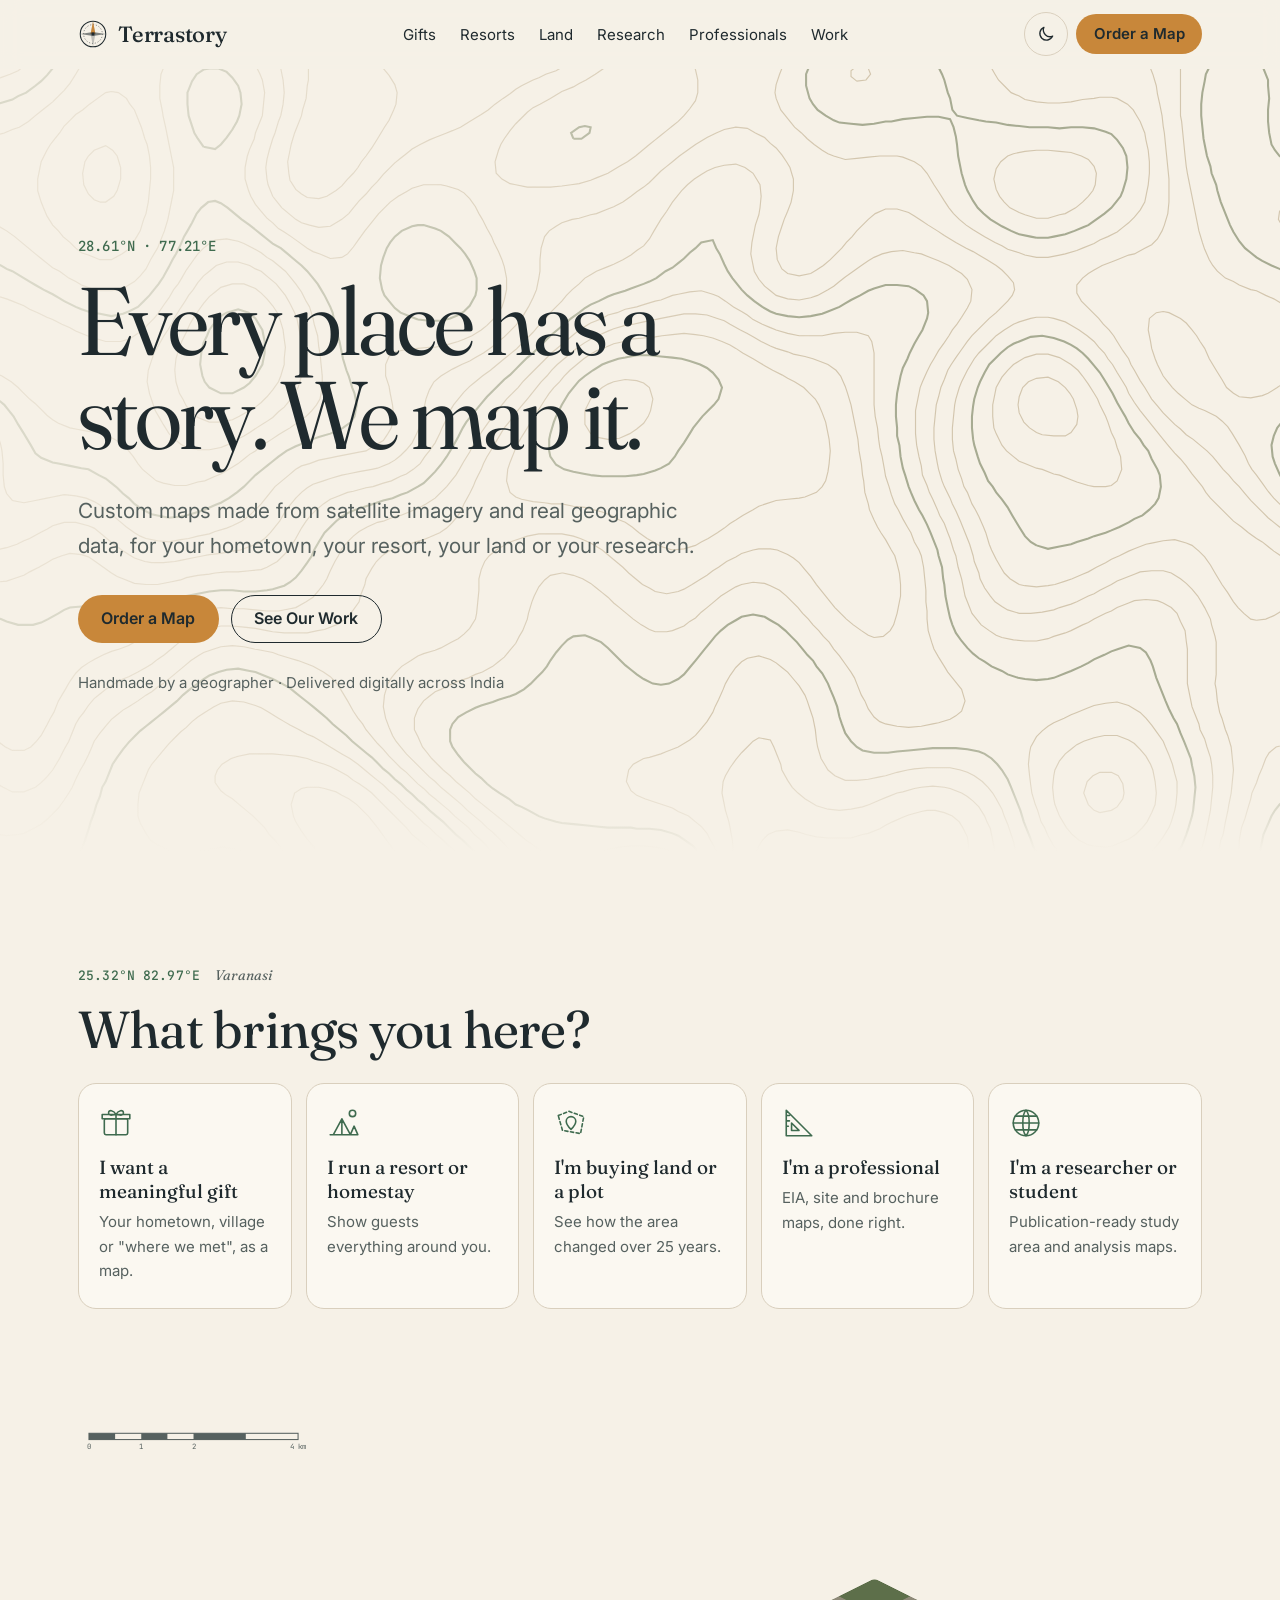
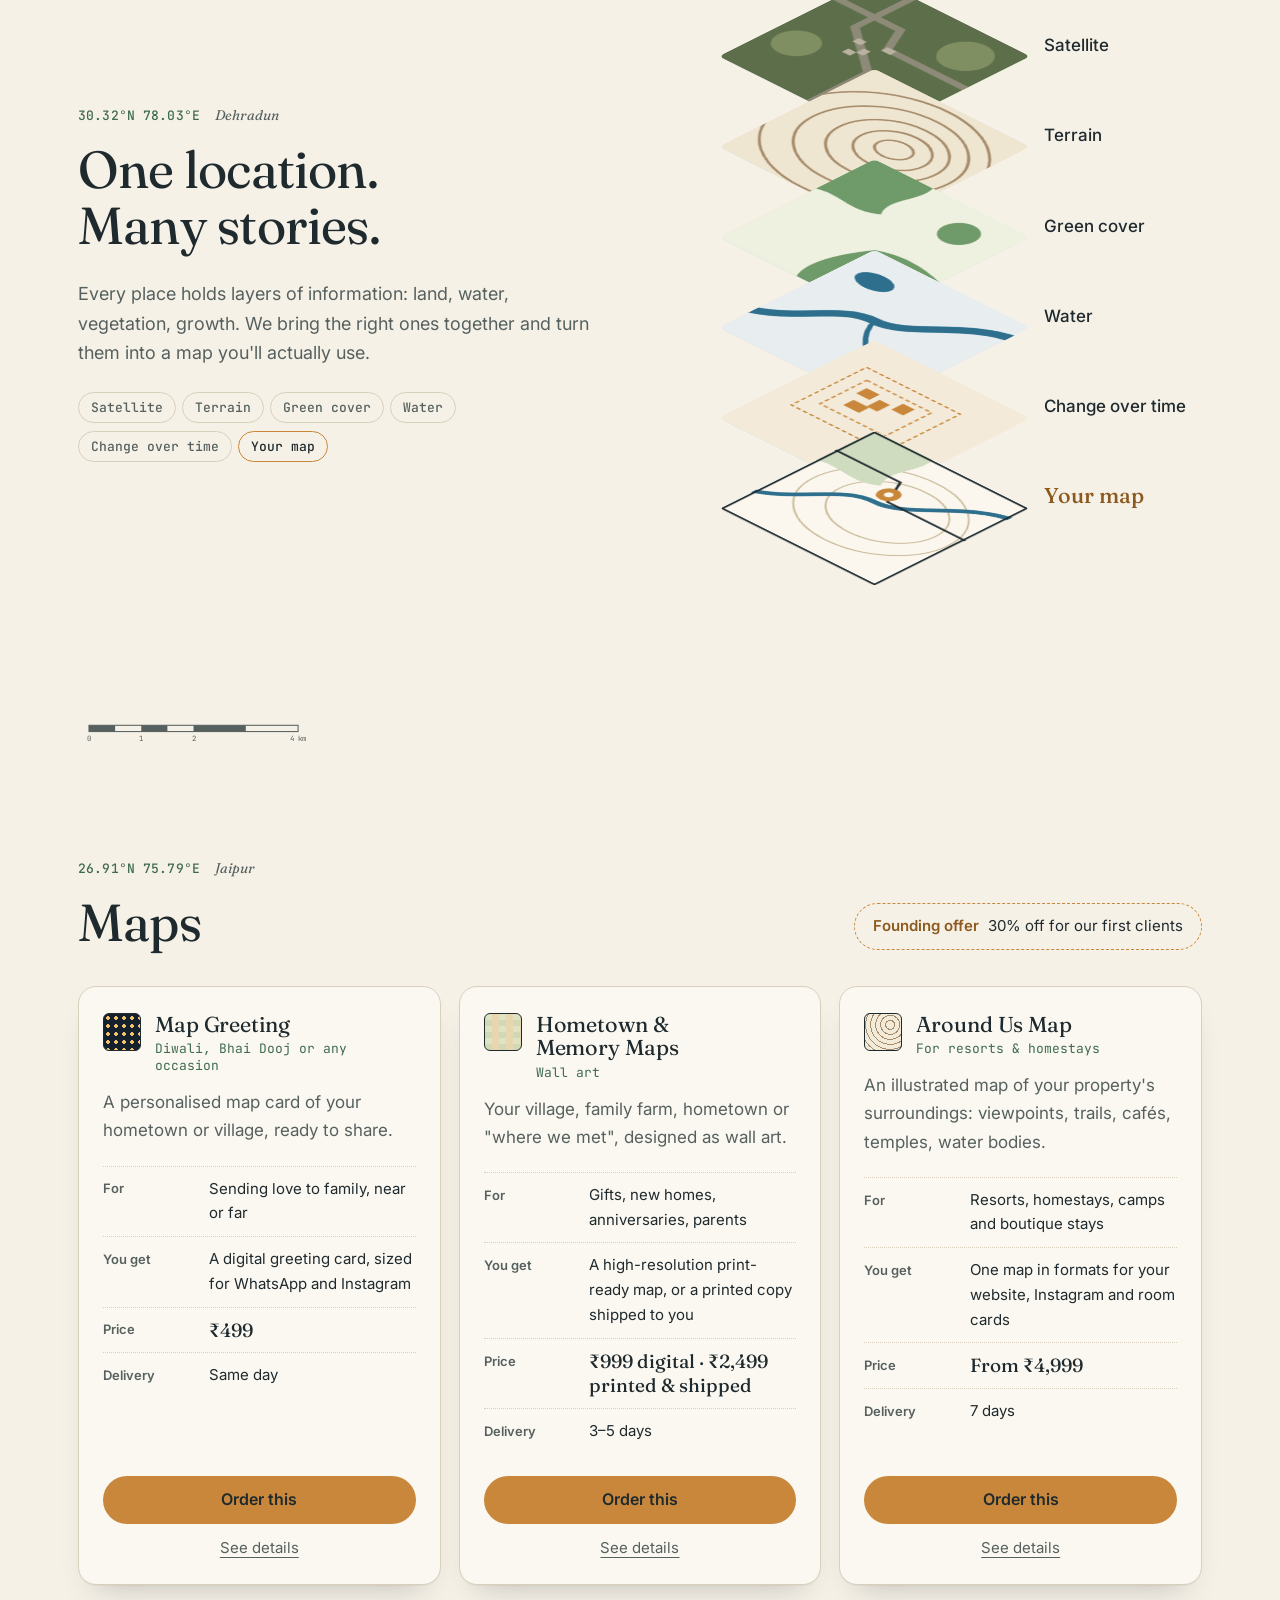
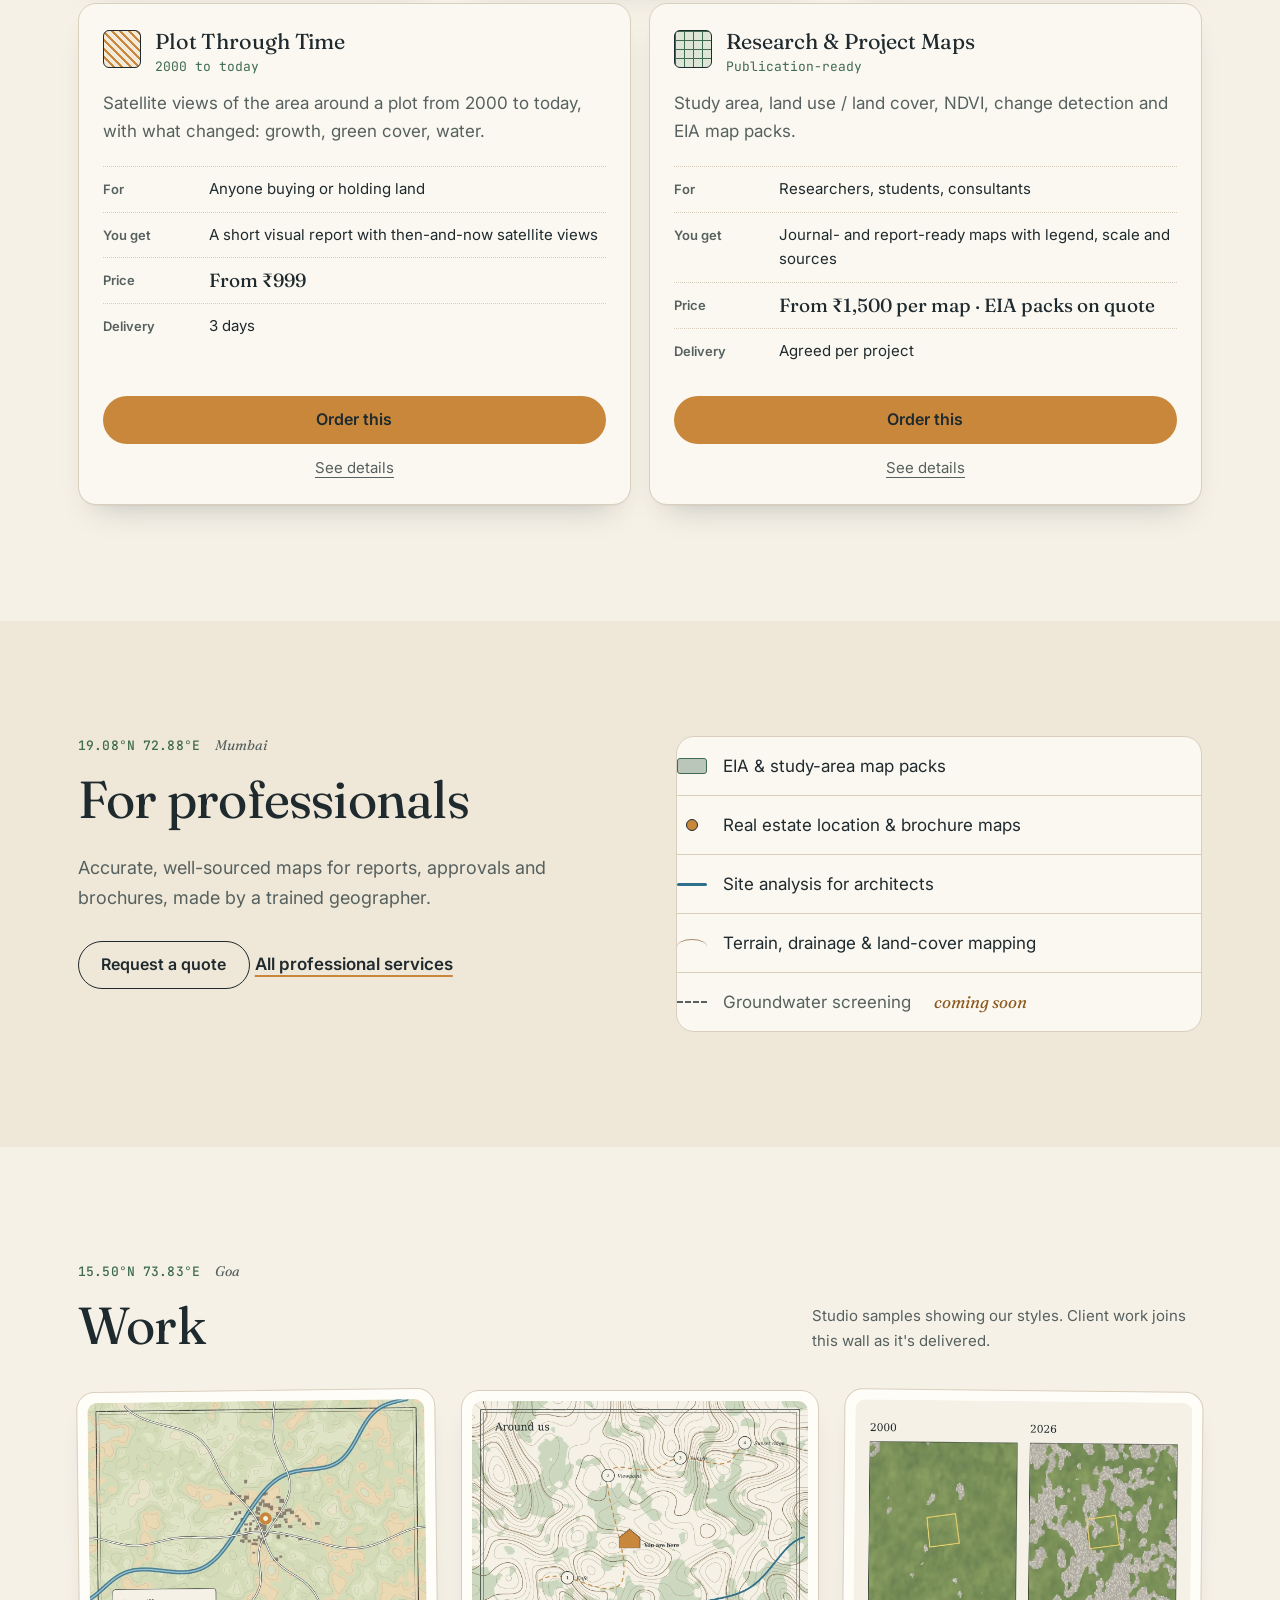
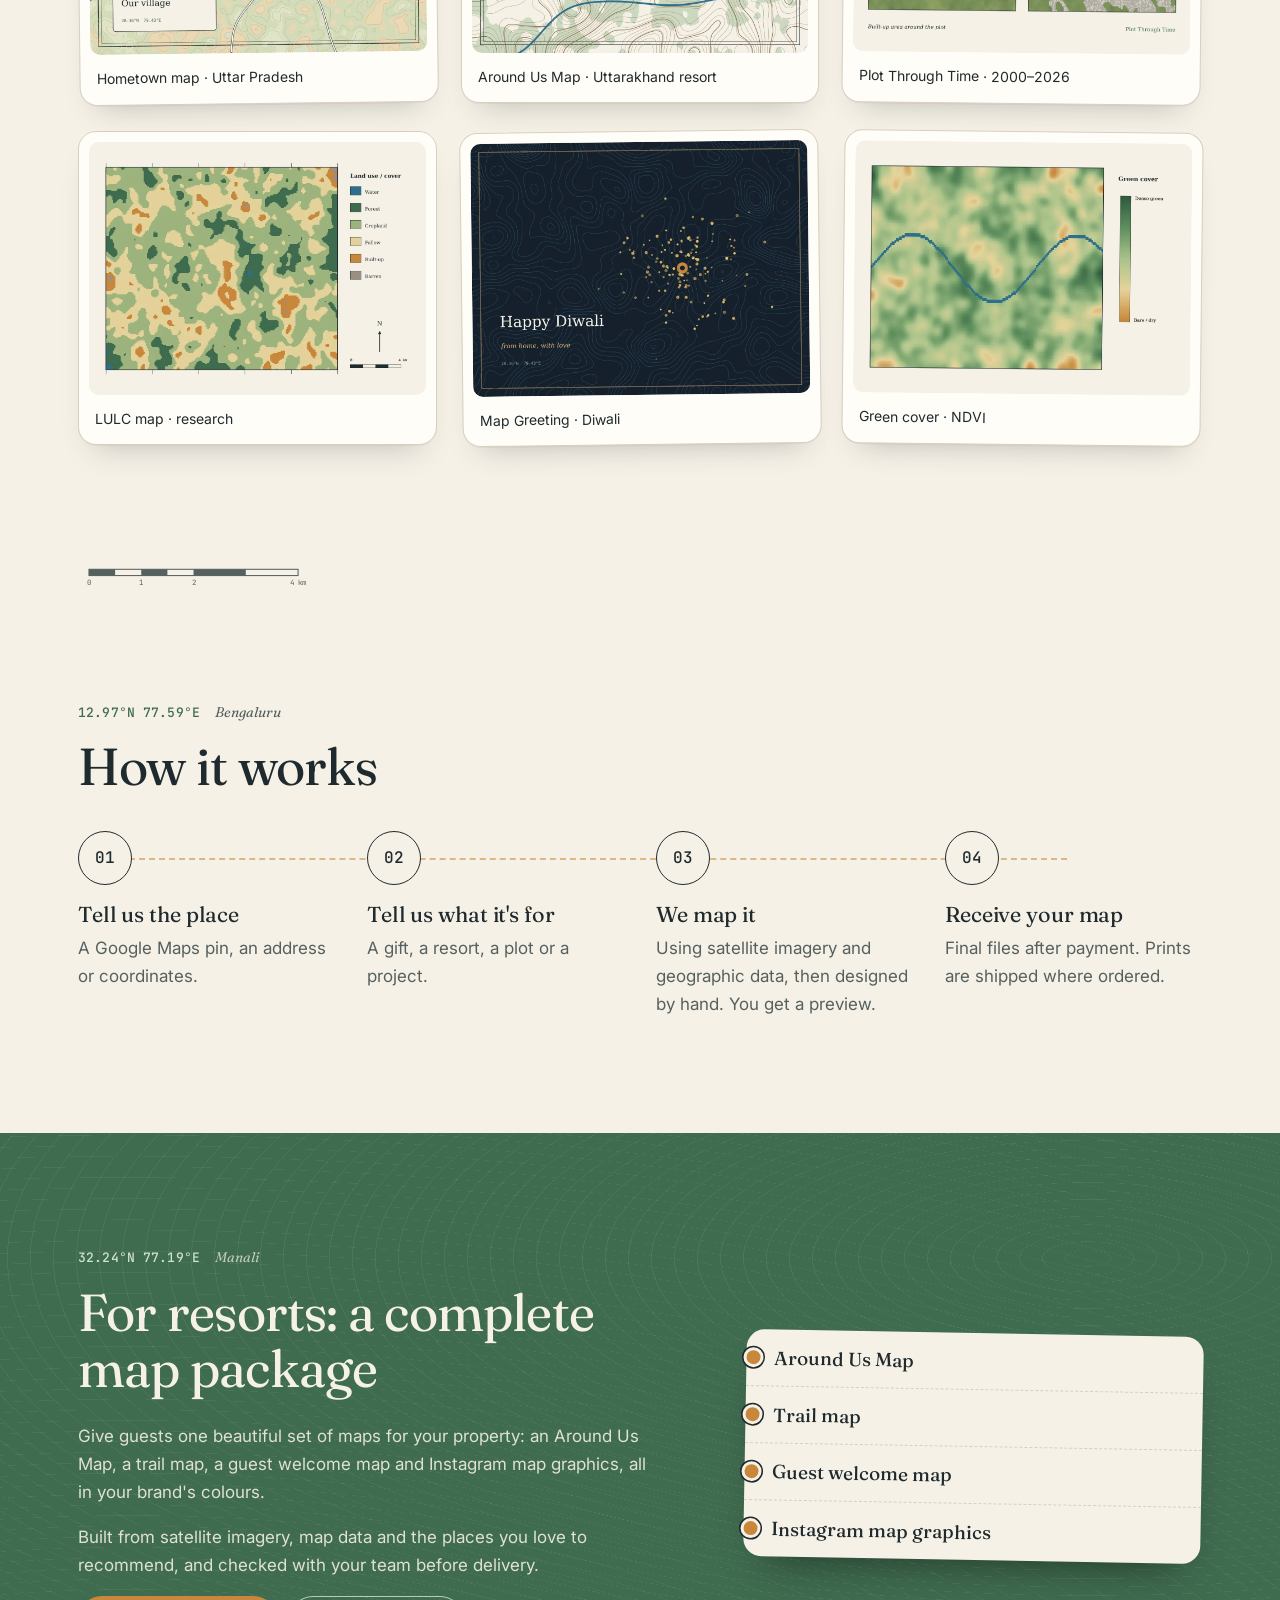
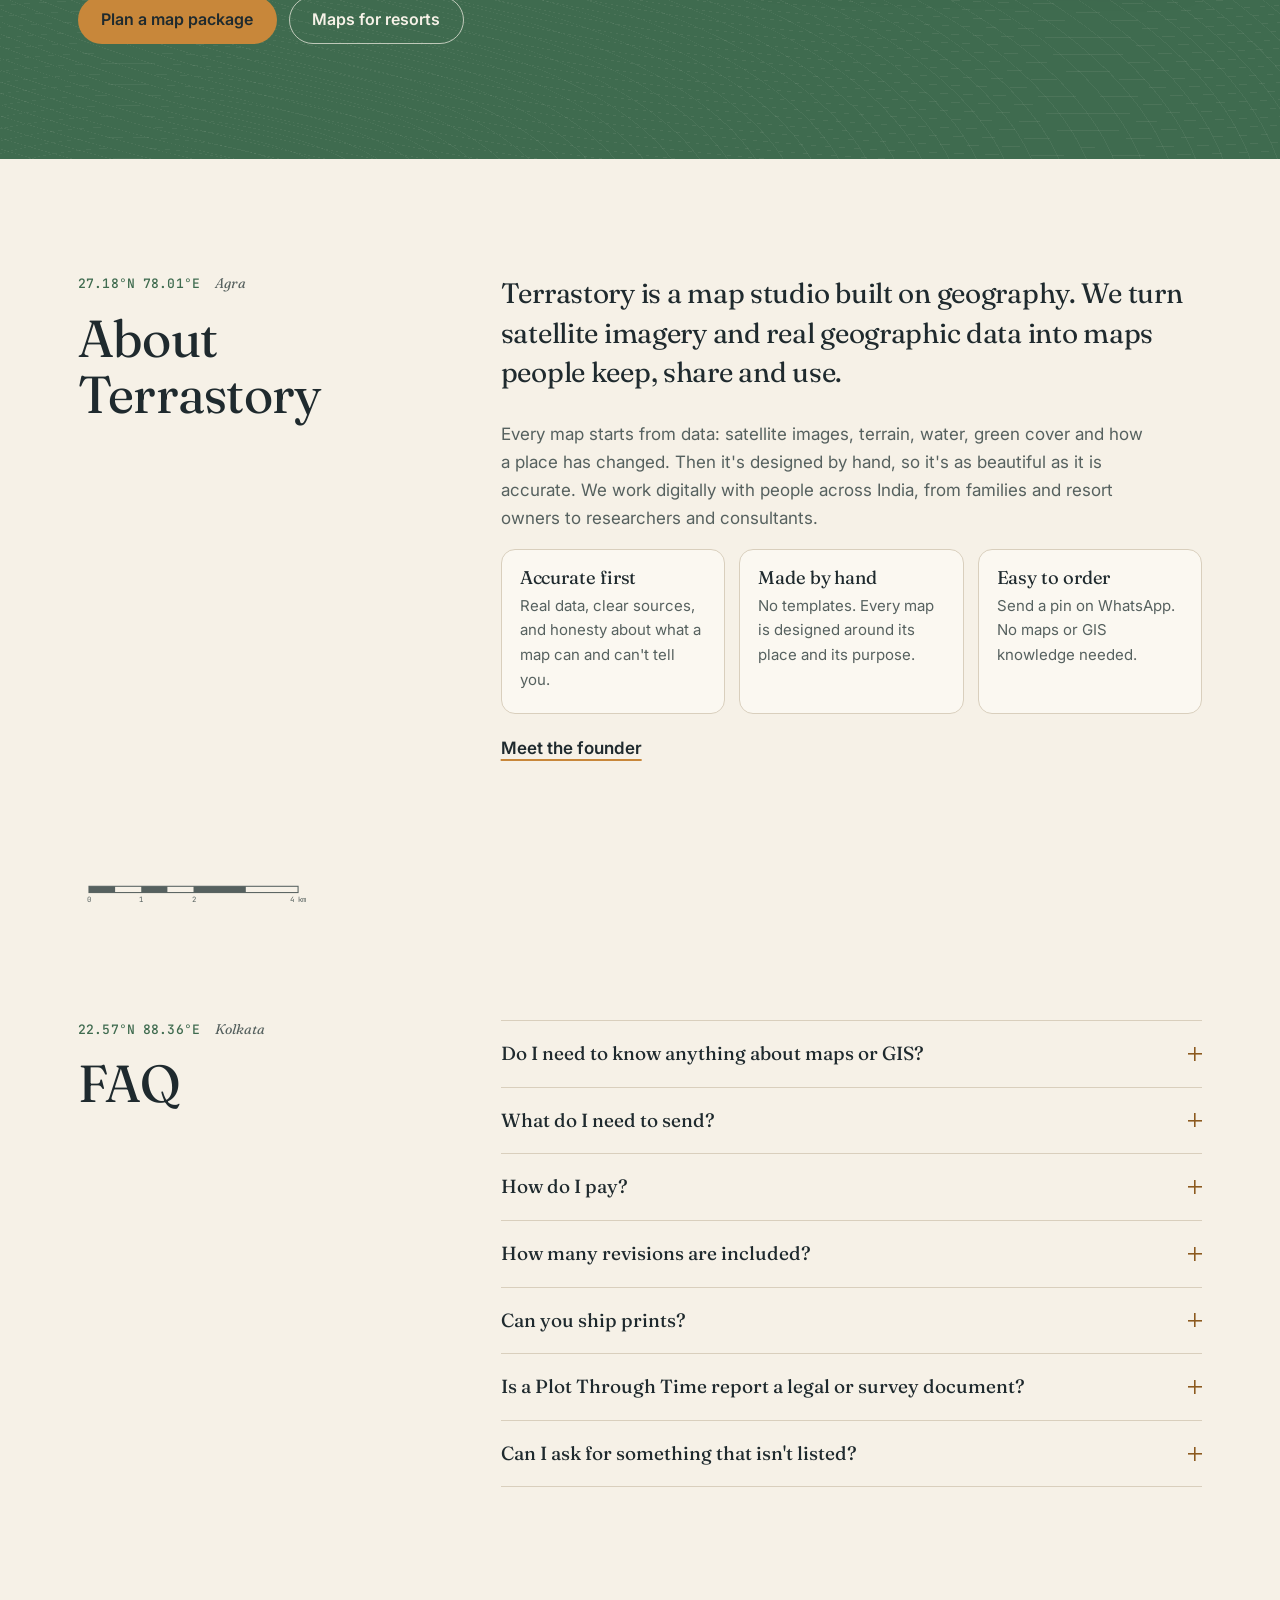
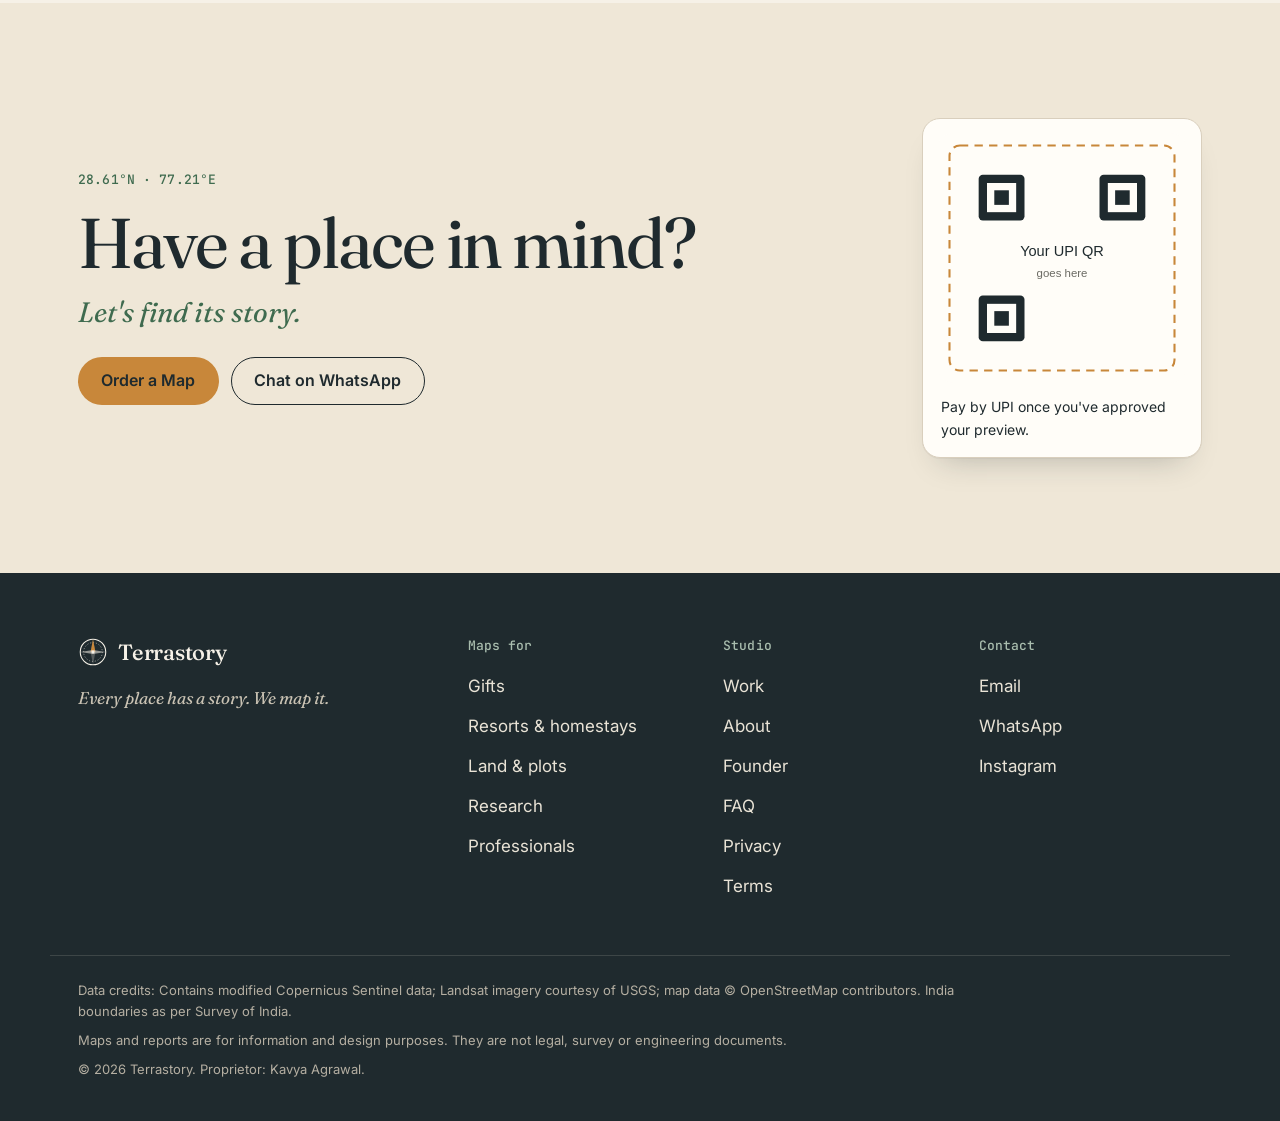
==== commit 6efef1b7: "Add audience pages, founder page and company About - New pages: gifts, resorts, land, research, prof" ====
--- a/index.html
+++ b/index.html
@@ -84,17 +84,18 @@
 
   <header class="site-header" id="top">
     <div class="wrap header-inner">
-      <a class="brand" href="#top" aria-label="Terrastory, back to top">
+      <a class="brand" href="#top" aria-label="Terrastory home">
         <svg class="brand-mark" aria-hidden="true"><use href="#compass"/></svg>
         <span class="brand-name">Terrastory</span>
       </a>
       <nav class="site-nav" id="site-nav" aria-label="Main">
         <ul>
+          <li><a href="gifts.html">Gifts</a></li>
+          <li><a href="resorts.html">Resorts</a></li>
+          <li><a href="land.html">Land</a></li>
+          <li><a href="research.html">Research</a></li>
+          <li><a href="professionals.html">Professionals</a></li>
           <li><a href="#work">Work</a></li>
-          <li><a href="#maps">Maps</a></li>
-          <li><a href="#how">How it works</a></li>
-          <li><a href="#resorts">For Resorts</a></li>
-          <li><a href="#faq">FAQ</a></li>
           <li class="nav-order"><a class="btn btn-primary" data-form href="#order">Order a Map</a></li>
         </ul>
       </nav>
@@ -201,27 +202,27 @@
         <p class="coord">25.32°N 82.97°E <span>Varanasi</span></p>
         <h2 id="start-title">What brings you here?</h2>
         <ul class="intents" role="list">
-          <li><a class="intent" href="#hometown">
+          <li><a class="intent" href="gifts.html">
             <svg class="intent-icon" viewBox="0 0 32 32" aria-hidden="true"><rect x="5" y="12" width="22" height="15" rx="1.5"/><path d="M3 8h26v4H3zM16 8v19M16 8c-2-4-7-5-7-1.5S14 8 16 8zm0 0c2-4 7-5 7-1.5S18 8 16 8z"/></svg>
             <span class="intent-title">I want a meaningful gift</span>
             <span class="intent-text">Your hometown, village or "where we met", as a map.</span>
           </a></li>
-          <li><a class="intent" href="#around-us">
+          <li><a class="intent" href="resorts.html">
             <svg class="intent-icon" viewBox="0 0 32 32" aria-hidden="true"><path d="M3 27h26M6 27l8-15 8 15M14 12v15M22 27l3.5-8 3.5 8"/><circle cx="24" cy="7" r="3"/></svg>
             <span class="intent-title">I run a resort or homestay</span>
             <span class="intent-text">Show guests everything around you.</span>
           </a></li>
-          <li><a class="intent" href="#plot-through-time">
+          <li><a class="intent" href="land.html">
             <svg class="intent-icon" viewBox="0 0 32 32" aria-hidden="true"><path d="M4 9l10-4 14 5-3 16-17-3z" stroke-dasharray="3 2.4"/><path d="M16 10c-2.5 0-4.5 1.9-4.5 4.3 0 3.3 4.5 7.7 4.5 7.7s4.5-4.4 4.5-7.7c0-2.4-2-4.3-4.5-4.3z"/></svg>
             <span class="intent-title">I'm buying land or a plot</span>
             <span class="intent-text">See how the area changed over 25 years.</span>
           </a></li>
-          <li><a class="intent" href="#professionals">
+          <li><a class="intent" href="professionals.html">
             <svg class="intent-icon" viewBox="0 0 32 32" aria-hidden="true"><path d="M4 28V4l24 24zM9 23V16l7 7zM4 9h3M4 14h3M4 19h2"/></svg>
             <span class="intent-title">I'm a professional</span>
             <span class="intent-text">EIA, site and brochure maps, done right.</span>
           </a></li>
-          <li><a class="intent" href="#research">
+          <li><a class="intent" href="research.html">
             <svg class="intent-icon" viewBox="0 0 32 32" aria-hidden="true"><circle cx="16" cy="16" r="12"/><path d="M4 16h24M16 4c-4 3.5-4 20.5 0 24M16 4c4 3.5 4 20.5 0 24M6 9.5h20M6 22.5h20"/></svg>
             <span class="intent-title">I'm a researcher or student</span>
             <span class="intent-text">Publication-ready study area and analysis maps.</span>
@@ -338,6 +339,7 @@
               <div><dt>Delivery</dt><dd>Same day</dd></div>
             </dl>
             <a class="btn btn-primary btn-block" data-wa="Hi Terrastory! I'd like a Map Greeting.&#10;Place (village/town or Google Maps pin): &#10;Occasion: &#10;Names / message on the card: " href="#order">Order this</a>
+            <a class="product-more" href="gifts.html">See details</a>
           </article>
 
           <article class="product" id="hometown">
@@ -356,6 +358,7 @@
               <div><dt>Delivery</dt><dd>3–5 days</dd></div>
             </dl>
             <a class="btn btn-primary btn-block" data-wa="Hi Terrastory! I'd like a Hometown &amp; Memory Map.&#10;Place (Google Maps pin or address): &#10;Digital or printed: &#10;Text on the map: &#10;Needed by: " href="#order">Order this</a>
+            <a class="product-more" href="gifts.html">See details</a>
           </article>
 
           <article class="product product-wide" id="around-us">
@@ -374,6 +377,7 @@
               <div><dt>Delivery</dt><dd>7 days</dd></div>
             </dl>
             <a class="btn btn-primary btn-block" data-wa="Hi Terrastory! I run a resort/homestay and I'm interested in an Around Us Map.&#10;Property name: &#10;Location (Google Maps pin): &#10;Places you want on the map: " href="#order">Order this</a>
+            <a class="product-more" href="resorts.html">See details</a>
           </article>
 
           <article class="product" id="plot-through-time">
@@ -392,6 +396,7 @@
               <div><dt>Delivery</dt><dd>3 days</dd></div>
             </dl>
             <a class="btn btn-primary btn-block" data-wa="Hi Terrastory! I'd like a Plot Through Time report.&#10;Plot location (Google Maps pin): &#10;Rough boundary or plot size (if known): &#10;What I want to know: " href="#order">Order this</a>
+            <a class="product-more" href="land.html">See details</a>
           </article>
 
           <article class="product" id="research">
@@ -410,6 +415,7 @@
               <div><dt>Delivery</dt><dd>Agreed per project</dd></div>
             </dl>
             <a class="btn btn-primary btn-block" data-wa="Hi Terrastory! I need research/project maps.&#10;Study area: &#10;Maps needed (study area, LULC, NDVI, change detection...): &#10;Deadline: " href="#order">Order this</a>
+            <a class="product-more" href="research.html">See details</a>
           </article>
         </div>
       </div>
@@ -423,6 +429,7 @@
           <h2 id="pro-title">For professionals</h2>
           <p class="lede">Accurate, well-sourced maps for reports, approvals and brochures, made by a trained geographer.</p>
           <a class="btn btn-ghost" data-wa="Hi Terrastory! I'd like a quote for professional maps.&#10;Project type: &#10;Location: &#10;Maps needed: &#10;Deadline: " href="#order">Request a quote</a>
+          <a class="text-link" href="professionals.html">All professional services</a>
         </div>
         <ul class="legend-list" role="list">
           <li><span class="key key-area" aria-hidden="true"></span>EIA &amp; study-area map packs</li>
@@ -510,12 +517,15 @@
       <div class="wrap resorts-inner">
         <div class="resorts-copy">
           <p class="coord coord-light">32.24°N 77.19°E <span>Manali</span></p>
-          <h2 id="resorts-title">For Resorts: Map‑maker in Residence</h2>
-          <p>Want a complete map package for your property? Kavya can stay on-site, walk your trails and create an Around Us Map, a trail map, a guest welcome map and Instagram map graphics.</p>
-          <p>Available as a paid package or a stay-based collaboration for select boutique and luxury properties.</p>
-          <a class="btn btn-primary" data-wa="Hi Terrastory! I'd like to invite Kavya as Map-maker in Residence at our property.&#10;Property name: &#10;Location: &#10;Preferred dates: &#10;Paid package or stay-based collaboration: " href="#order">Invite us to your property</a>
-        </div>
-        <ul class="resort-kit" role="list" aria-label="What the residence package includes">
+          <h2 id="resorts-title">For resorts: a complete map package</h2>
+          <p>Give guests one beautiful set of maps for your property: an Around Us Map, a trail map, a guest welcome map and Instagram map graphics, all in your brand's colours.</p>
+          <p>Built from satellite imagery, map data and the places you love to recommend, and checked with your team before delivery.</p>
+          <div class="btn-row">
+            <a class="btn btn-primary" data-wa="Hi Terrastory! I'd like a complete map package for our property.&#10;Property name: &#10;Location: &#10;Maps we need: " href="#order">Plan a map package</a>
+            <a class="btn btn-on-dark" href="resorts.html">Maps for resorts</a>
+          </div>
+        </div>
+        <ul class="resort-kit" role="list" aria-label="What the map package includes">
           <li>Around Us Map</li>
           <li>Trail map</li>
           <li>Guest welcome map</li>
@@ -529,17 +539,17 @@
       <div class="wrap about-grid">
         <div>
           <p class="coord">27.18°N 78.01°E <span>Agra</span></p>
-          <h2 id="about-title">About</h2>
+          <h2 id="about-title">About Terrastory</h2>
         </div>
         <div class="about-copy">
-          <p class="about-lede">Terrastory is founded by Kavya Agrawal, a geographer and cartographer working with satellite imagery, GIS and environmental data.</p>
-          <p>She believes maps should be both accurate and beautiful, and that every place, from a family village to a mountain resort, deserves its story told well.</p>
-          <ul class="credentials" role="list">
-            <li>BA (Hons) Geography, University of Delhi</li>
-            <li>MA Geography</li>
-            <li>PhD research in remote sensing &amp; GIS</li>
-            <li>2nd rank, map-making competition, Amity University 2025</li>
+          <p class="about-lede">Terrastory is a map studio built on geography. We turn satellite imagery and real geographic data into maps people keep, share and use.</p>
+          <p>Every map starts from data: satellite images, terrain, water, green cover and how a place has changed. Then it's designed by hand, so it's as beautiful as it is accurate. We work digitally with people across India, from families and resort owners to researchers and consultants.</p>
+          <ul class="values" role="list">
+            <li><h3>Accurate first</h3><p>Real data, clear sources, and honesty about what a map can and can't tell you.</p></li>
+            <li><h3>Made by hand</h3><p>No templates. Every map is designed around its place and its purpose.</p></li>
+            <li><h3>Easy to order</h3><p>Send a pin on WhatsApp. No maps or GIS knowledge needed.</p></li>
           </ul>
+          <a class="text-link" href="founder.html">Meet the founder</a>
         </div>
       </div>
     </section>
@@ -615,11 +625,22 @@
         </a>
         <p>Every place has a story. We map it.</p>
       </div>
-      <nav aria-label="Footer">
-        <h2 class="footer-h">Explore</h2>
+      <nav aria-label="Maps for">
+        <h2 class="footer-h">Maps for</h2>
         <ul>
-          <li><a href="#maps">Maps</a></li>
-          <li><a href="#resorts">For Resorts</a></li>
+          <li><a href="gifts.html">Gifts</a></li>
+          <li><a href="resorts.html">Resorts &amp; homestays</a></li>
+          <li><a href="land.html">Land &amp; plots</a></li>
+          <li><a href="research.html">Research</a></li>
+          <li><a href="professionals.html">Professionals</a></li>
+        </ul>
+      </nav>
+      <nav aria-label="Studio">
+        <h2 class="footer-h">Studio</h2>
+        <ul>
+          <li><a href="#work">Work</a></li>
+          <li><a href="#about">About</a></li>
+          <li><a href="founder.html">Founder</a></li>
           <li><a href="#faq">FAQ</a></li>
           <li><a href="privacy.html">Privacy</a></li>
           <li><a href="terms.html">Terms</a></li>
--- a/style.css
+++ b/style.css
@@ -130,7 +130,8 @@
 .brand-mark { width: 30px; height: 30px; color: var(--ink); flex: none; }
 .brand-name { font: 500 1.375rem/1 var(--serif); letter-spacing: -0.01em; }
 
-.site-nav ul { list-style: none; margin: 0; padding: 0; display: flex; gap: 28px; }
+.site-nav ul { list-style: none; margin: 0; padding: 0; display: flex; gap: 24px; }
+.site-nav a[aria-current="page"] { background-size: 100% 1.5px; }
 .site-nav a { text-decoration: none; font-size: .9375rem; color: var(--ink); padding-block: 6px; background: linear-gradient(var(--ochre), var(--ochre)) 0 100% / 0 1.5px no-repeat; transition: background-size .25s; }
 .site-nav a:hover { background-size: 100% 1.5px; }
 .site-nav .nav-order { display: none; }
@@ -155,7 +156,7 @@
 .menu-toggle[aria-expanded="true"] span:first-child { transform: translateY(3.8px) rotate(45deg); }
 .menu-toggle[aria-expanded="true"] span:last-child { transform: translateY(-3.8px) rotate(-45deg); }
 
-@media (max-width: 899px) {
+@media (max-width: 1099px) {
   .menu-toggle { display: inline-flex; align-items: center; justify-content: center; }
   .site-nav {
     position: absolute; left: 0; right: 0; top: 100%;
@@ -446,7 +447,7 @@
 .site-footer .brand { color: #F6F1E7; }
 .site-footer .brand-mark { color: #F6F1E7; }
 .footer-grid { display: grid; gap: 32px; }
-@media (min-width: 720px) { .footer-grid { grid-template-columns: 2fr 1fr 1fr; } }
+@media (min-width: 720px) { .footer-grid { grid-template-columns: 1.6fr 1fr 1fr 1fr; } }
 .footer-brand p { margin-top: 12px; font: italic 400 1.0625rem var(--serif); color: #C9C2B3; }
 .footer-h { font: 500 .8125rem var(--mono); color: #A9BDAE; margin-bottom: 12px; letter-spacing: .01em; }
 .site-footer ul { list-style: none; margin: 0; padding: 0; }
@@ -454,6 +455,50 @@
 .site-footer li a:hover { color: var(--ochre); }
 .footer-fine { margin-top: 48px; padding-top: 24px; border-top: 1px solid rgba(233,227,214,.15); font-size: .8125rem; color: #B5AFA2; }
 .footer-fine p { max-width: 70em; margin-bottom: .6em; }
+
+/* ---------- Links ---------- */
+.text-link { display: inline-block; margin-top: 1.25rem; font-weight: 600; color: var(--ink); text-decoration: underline; text-decoration-color: var(--ochre); text-decoration-thickness: 2px; text-underline-offset: 5px; }
+.text-link:hover { color: var(--ochre-ink); }
+.product-more { display: block; text-align: center; margin-top: 12px; font-size: .9375rem; color: var(--muted); text-underline-offset: 4px; }
+.product-more:hover { color: var(--ink); }
+.btn-on-dark { border-color: rgba(246,241,231,.7); color: #F6F1E7; }
+.btn-on-dark:hover { background: #F6F1E7; color: #1F2A2E; }
+.resorts .btn-row { margin-top: .75rem; }
+.resorts-copy .btn { margin-top: 0; }
+
+/* ---------- About values ---------- */
+.values { display: grid; gap: 14px; margin-top: 1.75rem; }
+@media (min-width: 720px) { .values { grid-template-columns: repeat(3, 1fr); } }
+.values li { padding: 18px 18px 20px; border: 1px solid var(--line); border-radius: 14px; background: var(--card); }
+.values h3 { font-size: 1.15rem; margin-bottom: .3em; }
+.values p { margin: 0; color: var(--muted); font-size: .9375rem; }
+
+/* ---------- Sub-pages ---------- */
+.page-hero { padding-block: clamp(40px, 6vw, 80px) clamp(56px, 8vw, 104px); }
+.page-hero-grid { display: grid; gap: 40px; align-items: center; }
+@media (min-width: 900px) { .page-hero-grid { grid-template-columns: 1.15fr 1fr; gap: 64px; } }
+.page-hero h1 { font-size: clamp(2.4rem, 1.4rem + 4.4vw, 4.6rem); font-weight: 380; letter-spacing: -0.03em; line-height: 1; max-width: 13ch; }
+.page-hero-print { max-width: 560px; }
+.crumb { font-size: .875rem; color: var(--muted); margin-bottom: 1.5rem; }
+.crumb a { color: var(--muted); text-underline-offset: 3px; }
+.tiles { display: grid; gap: 14px; margin-top: 2rem; grid-template-columns: repeat(auto-fit, minmax(min(100%, 240px), 1fr)); }
+.tile { padding: 22px 20px 24px; background: var(--card); border: 1px solid var(--line); border-radius: var(--radius); }
+.tile h3 { font-size: 1.2rem; margin-bottom: .35em; }
+.tile p { margin: 0; color: var(--muted); font-size: .9375rem; }
+.products-2 { grid-template-columns: 1fr; }
+@media (min-width: 760px) { .products.products-2 { grid-template-columns: 1fr 1fr; } .products.products-2 > * { grid-column: auto; } }
+.section-note.after { margin-top: 1.5rem; }
+.price-line { margin: 1rem 0 1.25rem; color: var(--muted); }
+.price-line .price { font: 450 1.5rem var(--serif); color: var(--ink); }
+.section-slim { padding-block: 0 clamp(48px, 7vw, 88px); }
+.note { border: 1.5px dashed var(--ochre); border-radius: var(--radius); padding: 22px 24px; max-width: 760px; }
+.note-title { font-size: 1.25rem; margin-bottom: .4em; }
+.note p { margin: 0; color: var(--muted); }
+.cta h2 + .cta-sub { margin-top: 0; }
+.founder-role { font: italic 400 1.25rem var(--serif); color: var(--green); margin-top: -.2em; }
+.founder-photo { max-width: 380px; justify-self: center; }
+.founder-photo img { aspect-ratio: 5 / 6; }
+.founder-photo { padding-bottom: 10px; }
 
 /* ---------- Gentle reveal (only a few groups) ---------- */
 .js .reveal > * { opacity: 0; transform: translateY(14px); transition: opacity .7s ease, transform .7s cubic-bezier(.2,.7,.2,1); }
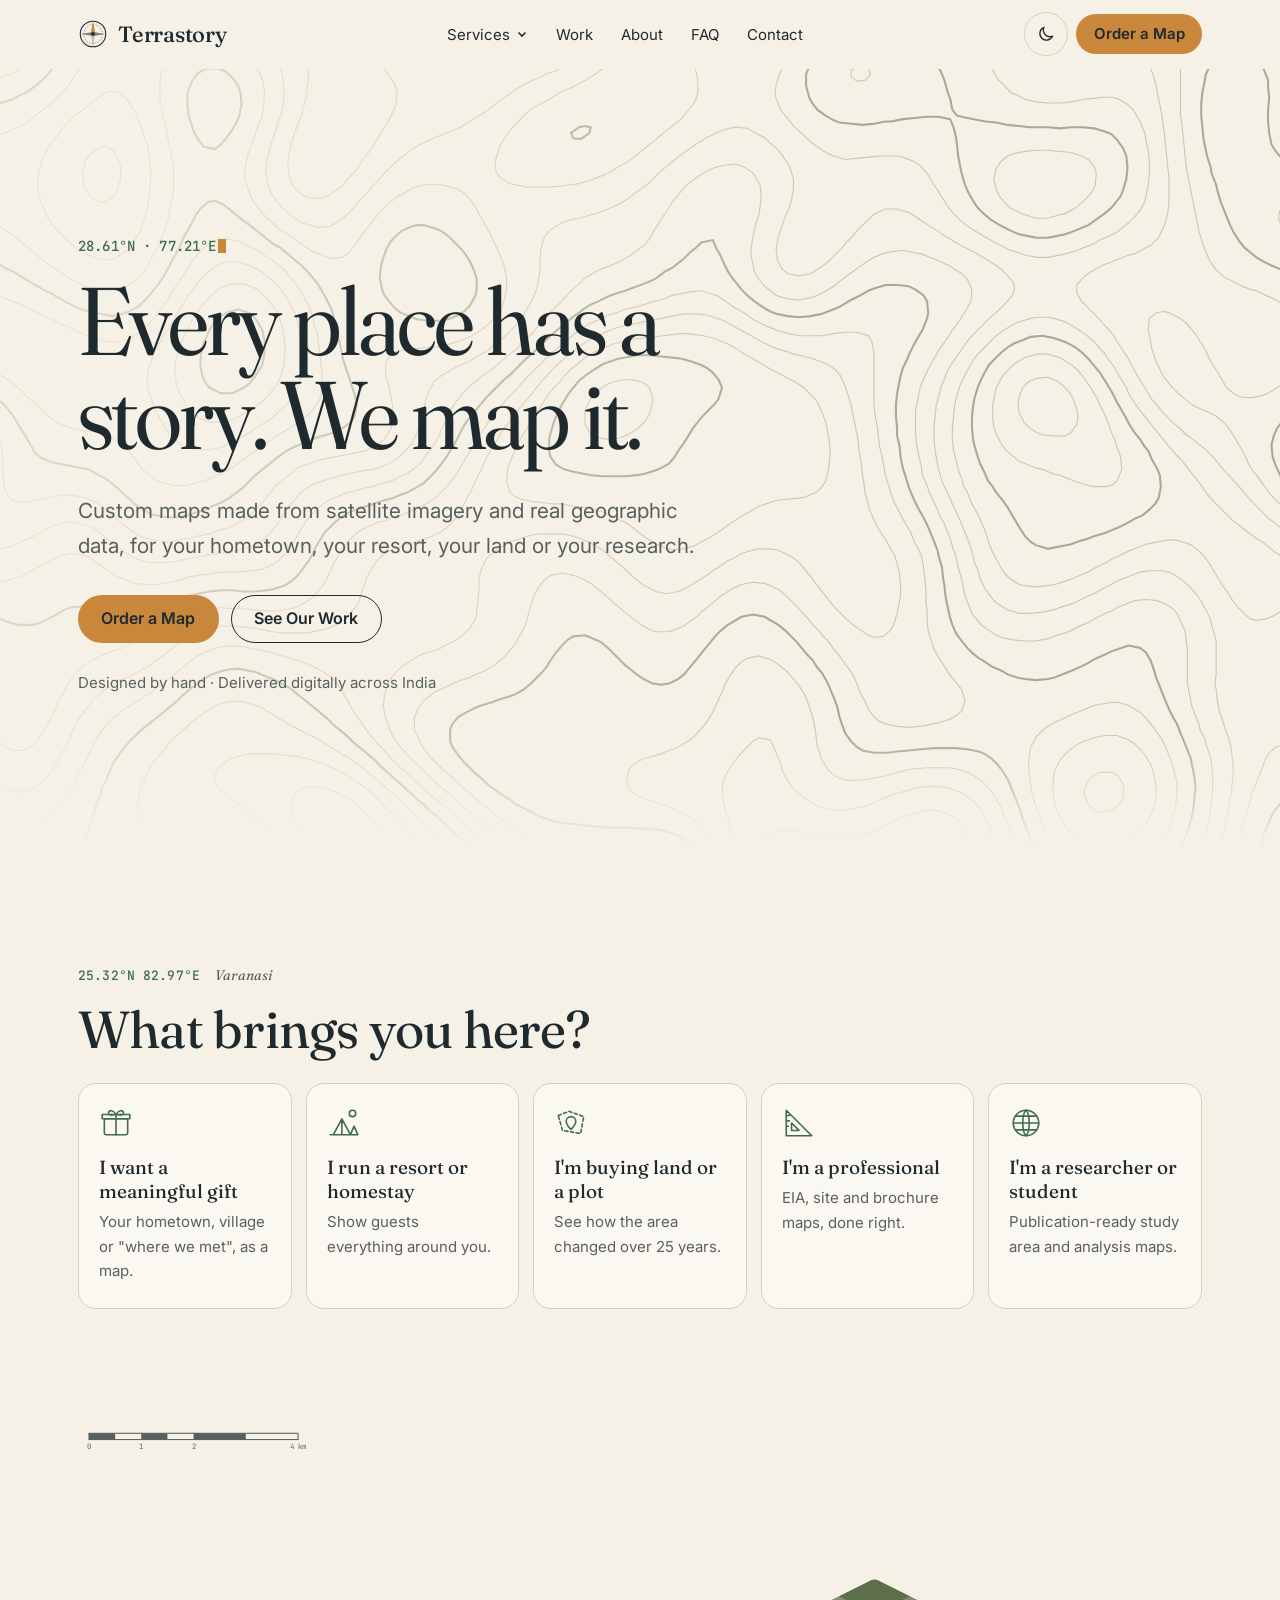
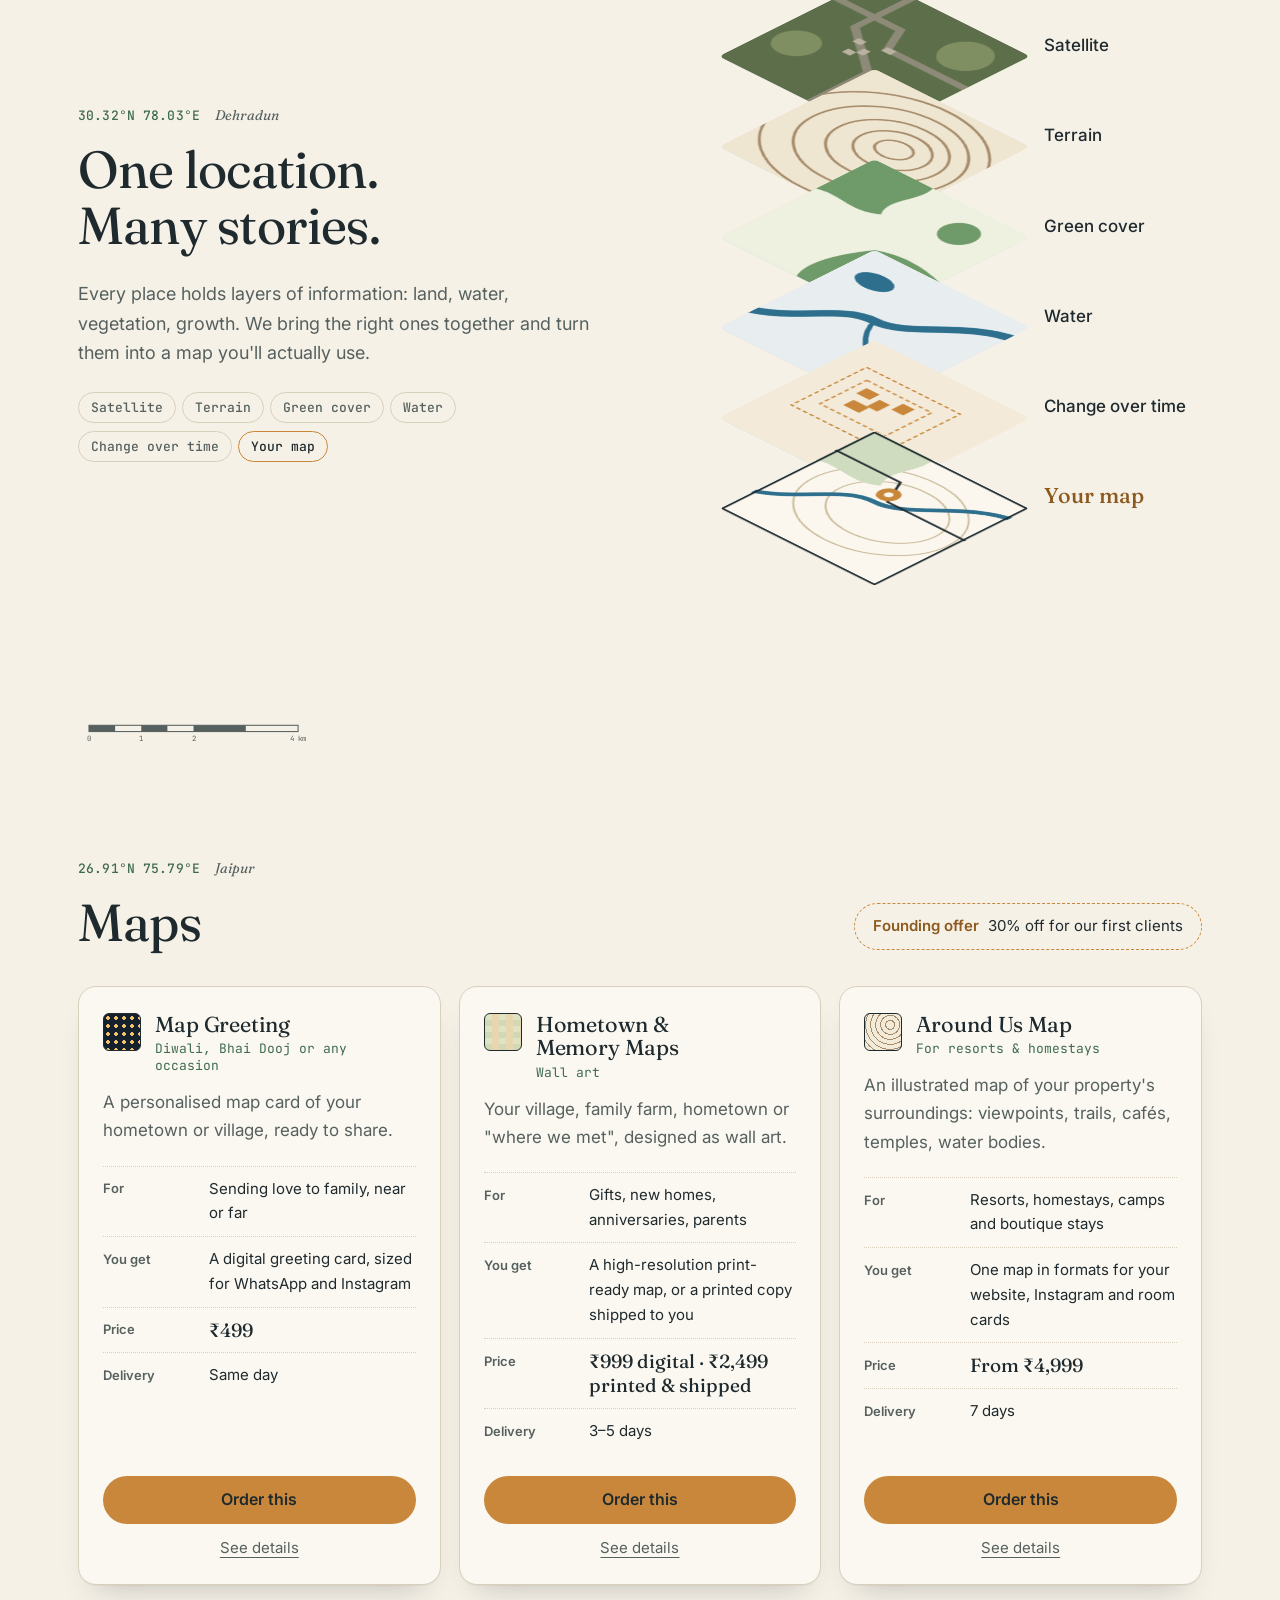
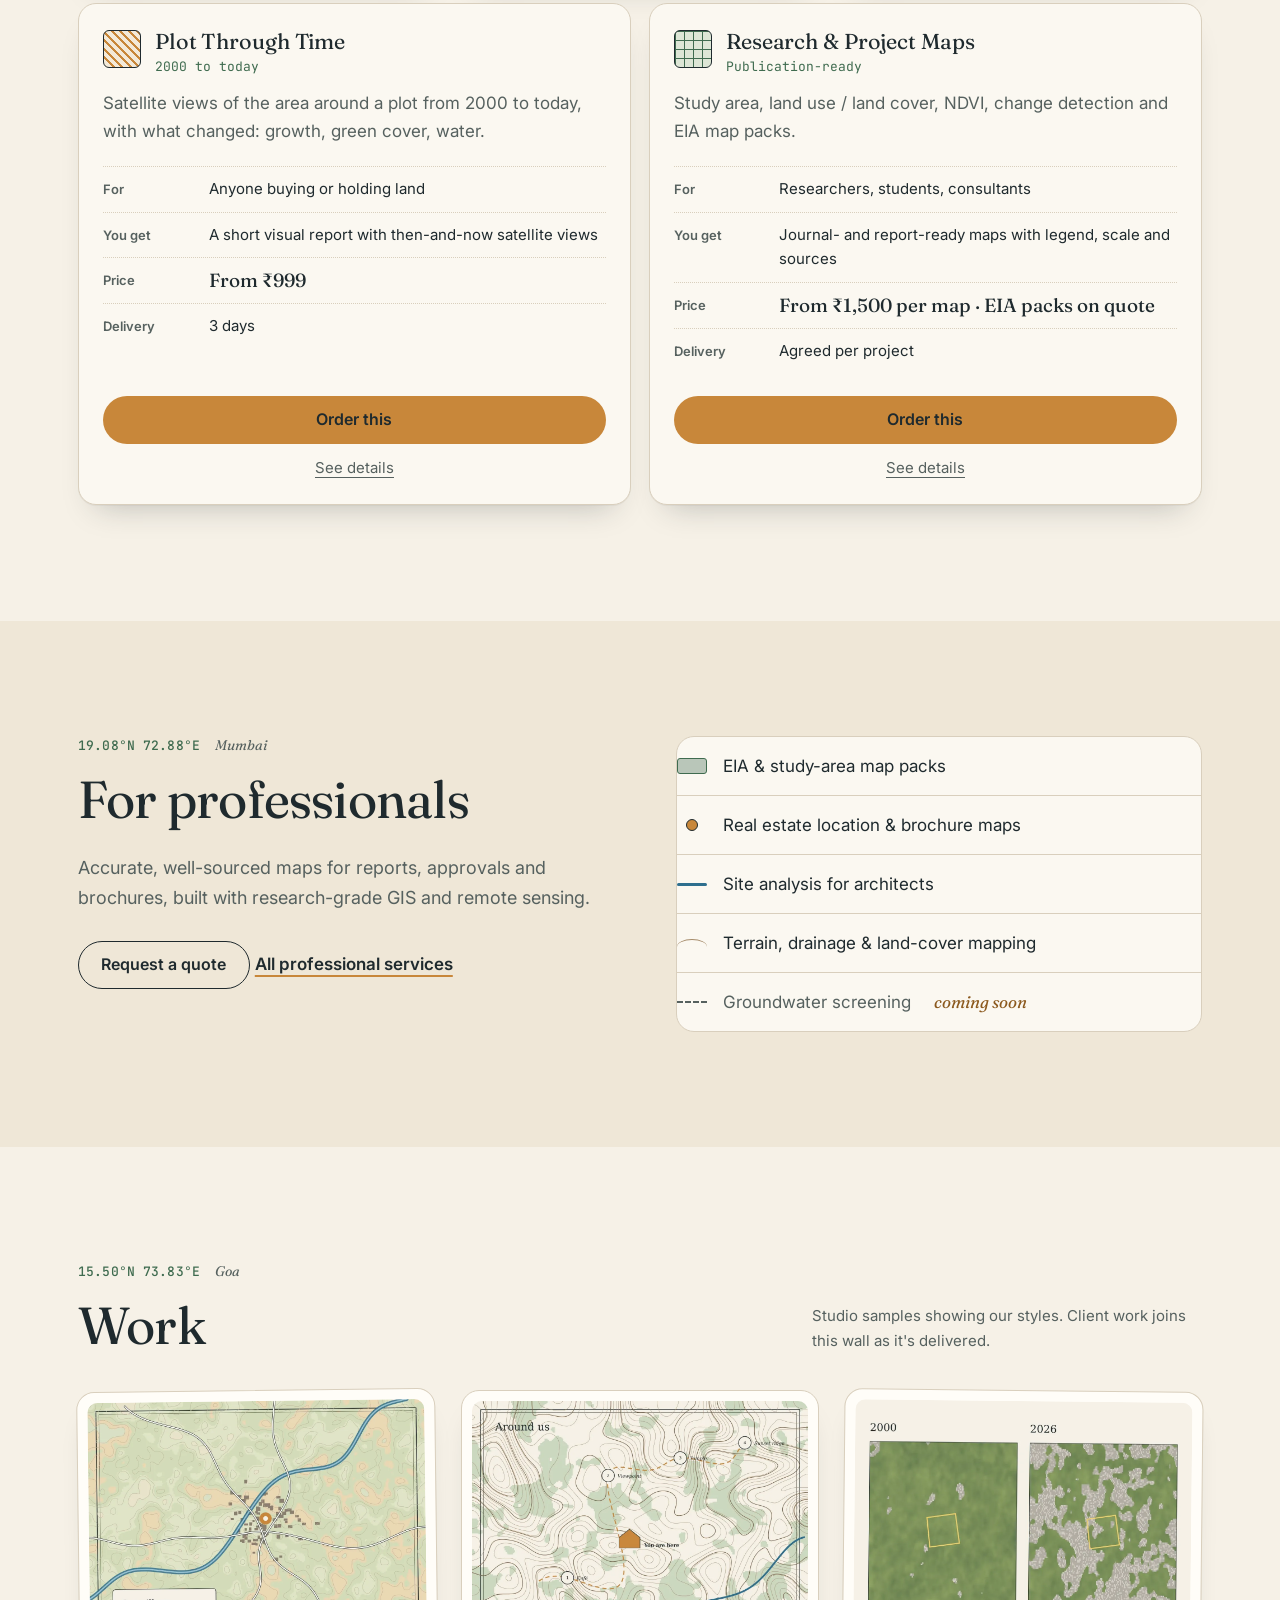
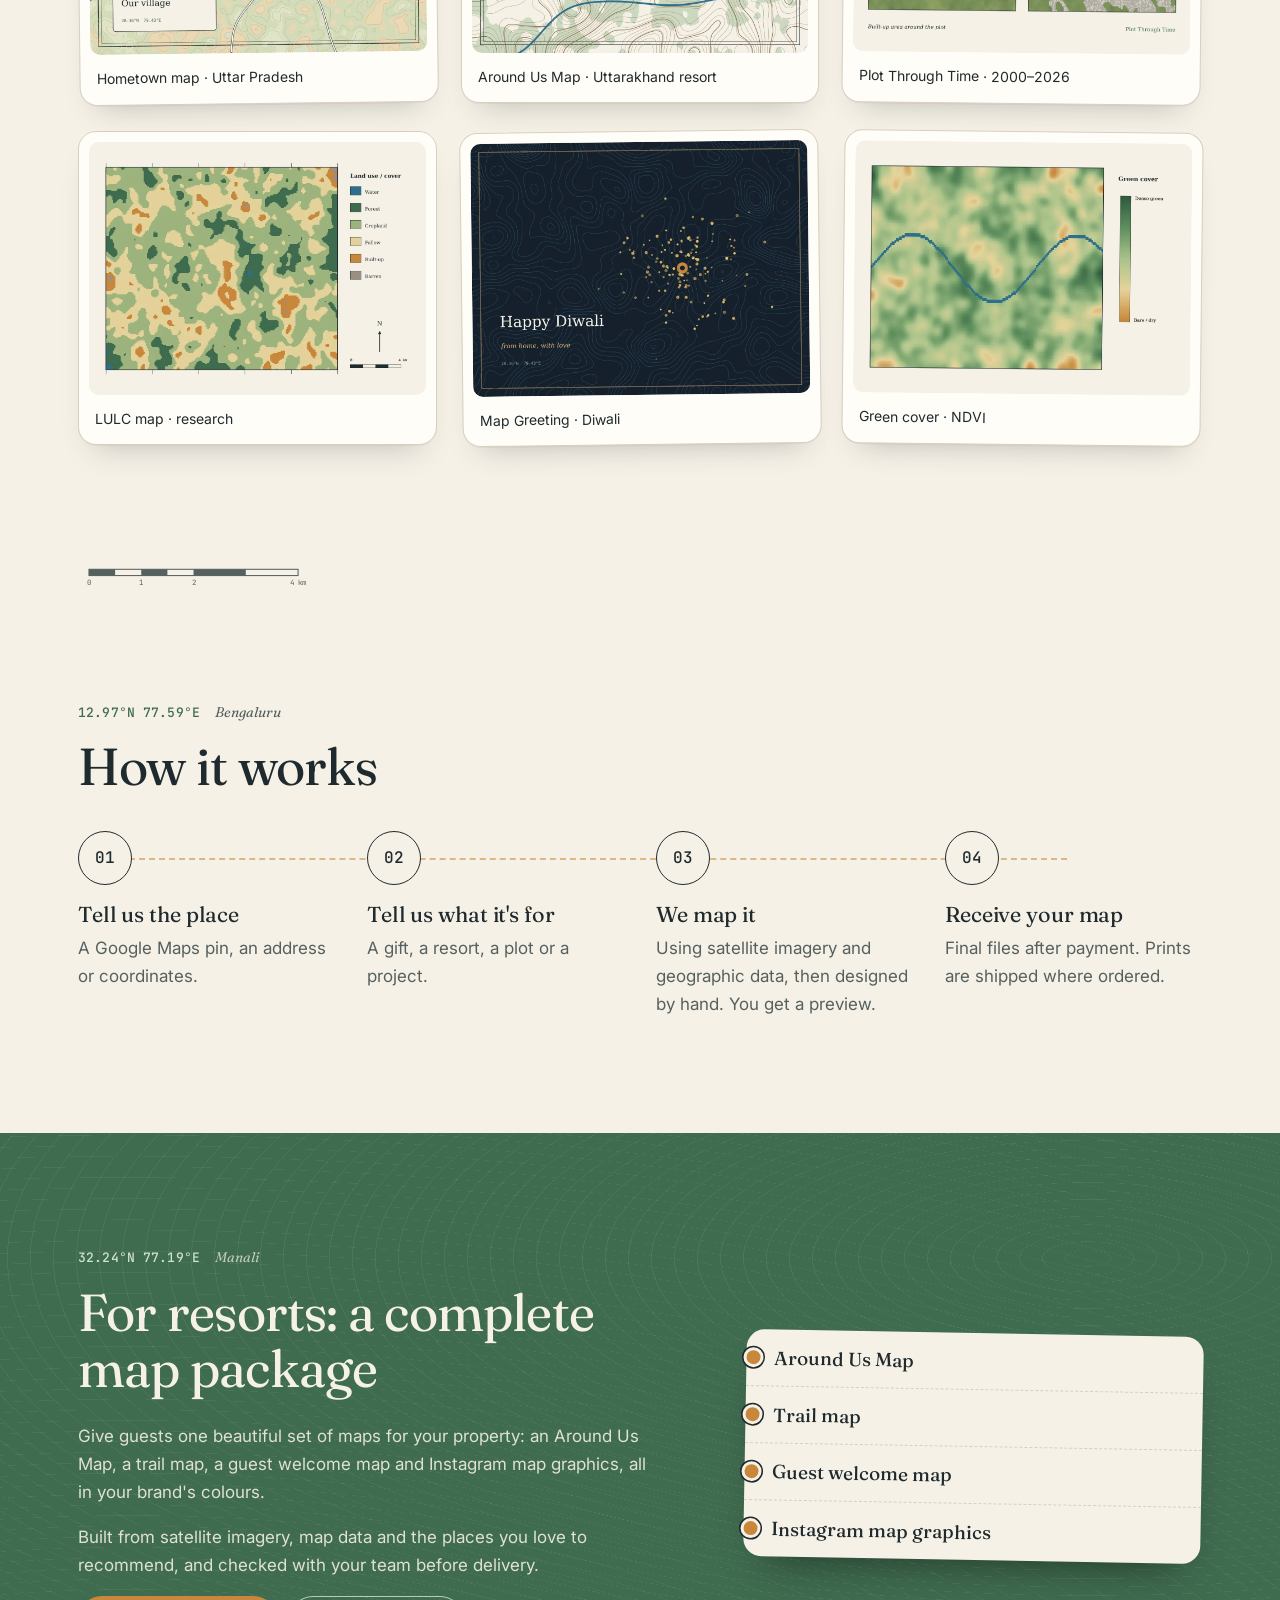
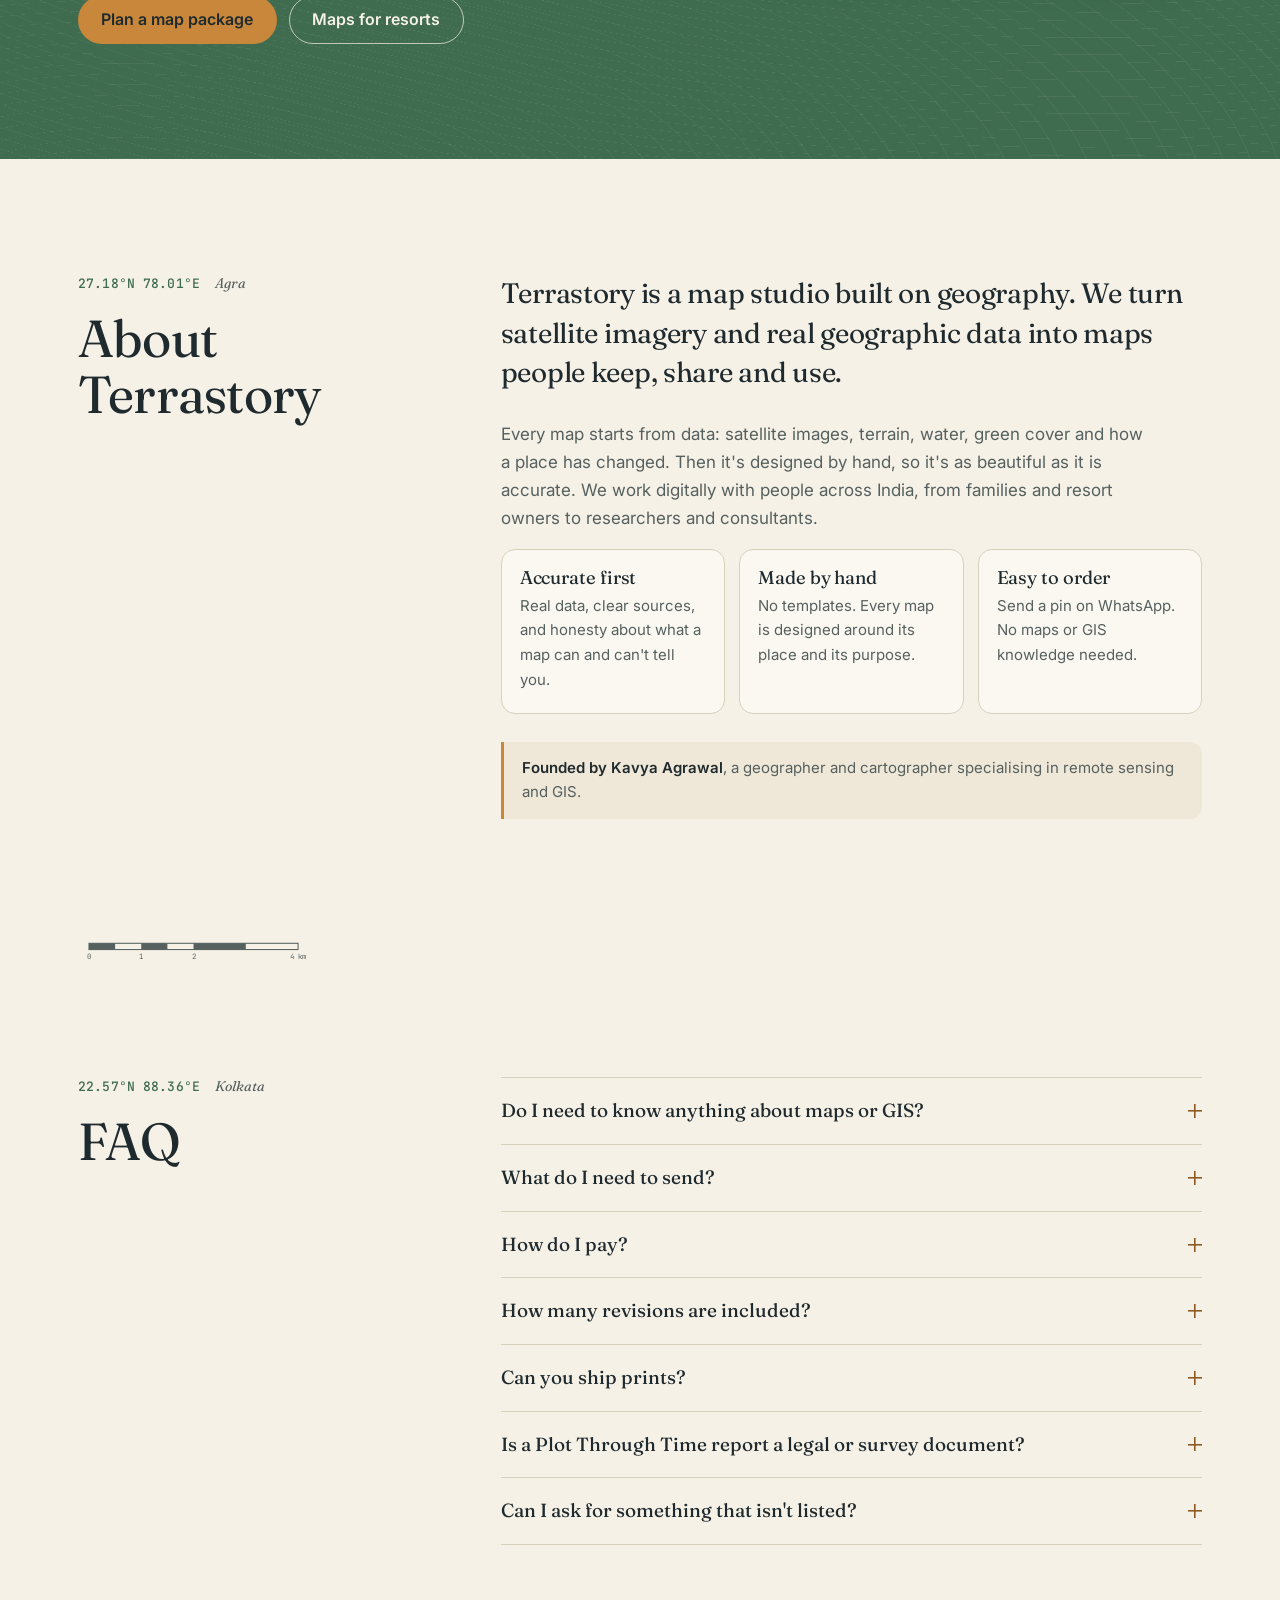
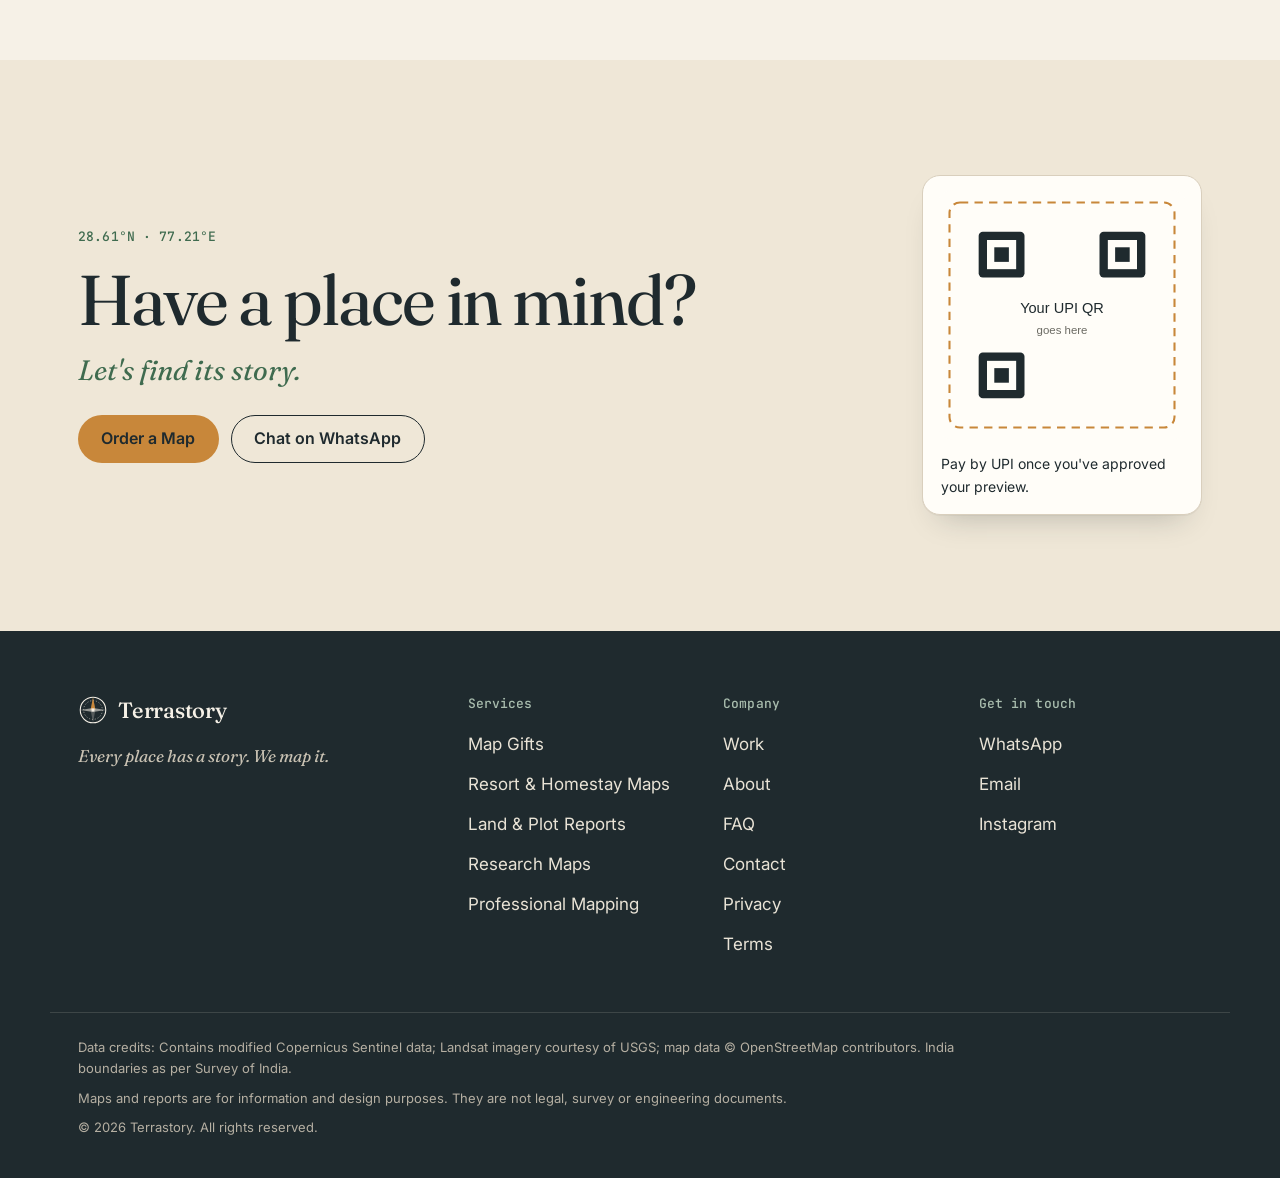
==== commit 53e7d682: "Restructure as a company site: services menu, contact page - Services dropdown in the header; Work, " ====
--- a/index.html
+++ b/index.html
@@ -4,7 +4,7 @@
   <meta charset="utf-8">
   <meta name="viewport" content="width=device-width, initial-scale=1">
   <title>Terrastory | Custom Maps, Satellite Map Gifts &amp; Place Reports</title>
-  <meta name="description" content="Terrastory is a map studio by geographer Kavya Agrawal. Custom hometown map gifts, illustrated resort maps, satellite plot history reports and research maps, made from real satellite and geographic data. Delivered across India.">
+  <meta name="description" content="Terrastory is a map studio making custom hometown map gifts, illustrated resort maps, satellite plot history reports and research maps from real satellite and geographic data. Delivered across India.">
   <meta name="theme-color" content="#F6F1E7" media="(prefers-color-scheme: light)">
   <meta name="theme-color" content="#14202B" media="(prefers-color-scheme: dark)">
   <link rel="canonical" href="https://terrastory.in/">
@@ -90,20 +90,28 @@
       </a>
       <nav class="site-nav" id="site-nav" aria-label="Main">
         <ul>
-          <li><a href="gifts.html">Gifts</a></li>
-          <li><a href="resorts.html">Resorts</a></li>
-          <li><a href="land.html">Land</a></li>
-          <li><a href="research.html">Research</a></li>
-          <li><a href="professionals.html">Professionals</a></li>
+          <li class="has-sub">
+            <button class="sub-toggle" type="button" aria-expanded="false" aria-controls="services-menu">Services<svg viewBox="0 0 12 12" aria-hidden="true"><path d="M2.5 4.5 6 8l3.5-3.5"/></svg></button>
+            <ul class="submenu" id="services-menu">
+              <li><a href="gifts.html"><span class="sub-title">Map Gifts</span><span class="sub-text">Hometown, village and memory maps</span></a></li>
+              <li><a href="resorts.html"><span class="sub-title">Resort &amp; Homestay Maps</span><span class="sub-text">Around Us, trail and welcome maps</span></a></li>
+              <li><a href="land.html"><span class="sub-title">Land &amp; Plot Reports</span><span class="sub-text">How an area changed since 2000</span></a></li>
+              <li><a href="research.html"><span class="sub-title">Research Maps</span><span class="sub-text">Study area, LULC, NDVI, change</span></a></li>
+              <li><a href="professionals.html"><span class="sub-title">Professional Mapping</span><span class="sub-text">EIA, real estate, site analysis</span></a></li>
+            </ul>
+          </li>
           <li><a href="#work">Work</a></li>
-          <li class="nav-order"><a class="btn btn-primary" data-form href="#order">Order a Map</a></li>
+          <li><a href="#about">About</a></li>
+          <li><a href="#faq">FAQ</a></li>
+          <li><a href="contact.html">Contact</a></li>
+          <li class="nav-order"><a class="btn btn-primary" data-form href="contact.html">Order a Map</a></li>
         </ul>
       </nav>
       <div class="header-actions">
         <button class="theme-toggle" type="button" aria-label="Switch to night map" title="Night map">
           <svg viewBox="0 0 24 24" aria-hidden="true"><path class="sun" d="M12 4V2m0 20v-2m8-8h2M2 12h2m13.7-5.7 1.4-1.4M4.9 19.1l1.4-1.4m0-11.4L4.9 4.9m14.2 14.2-1.4-1.4M12 17a5 5 0 1 0 0-10 5 5 0 0 0 0 10z"/><path class="moon" d="M20 14.5A8 8 0 0 1 9.5 4a8 8 0 1 0 10.5 10.5z"/></svg>
         </button>
-        <a class="btn btn-primary btn-sm header-cta" data-form href="#order">Order a Map</a>
+        <a class="btn btn-primary btn-sm header-cta" data-form href="contact.html">Order a Map</a>
         <button class="menu-toggle" type="button" aria-expanded="false" aria-controls="site-nav" aria-label="Open menu">
           <span></span><span></span>
         </button>
@@ -192,7 +200,7 @@
           <a class="btn btn-primary" data-form href="#order">Order a Map</a>
           <a class="btn btn-ghost" href="#work">See Our Work</a>
         </div>
-        <p class="hero-note">Handmade by a geographer · Delivered digitally across India</p>
+        <p class="hero-note">Designed by hand · Delivered digitally across India</p>
       </div>
     </section>
 
@@ -427,7 +435,7 @@
         <div>
           <p class="coord">19.08°N 72.88°E <span>Mumbai</span></p>
           <h2 id="pro-title">For professionals</h2>
-          <p class="lede">Accurate, well-sourced maps for reports, approvals and brochures, made by a trained geographer.</p>
+          <p class="lede">Accurate, well-sourced maps for reports, approvals and brochures, built with research-grade GIS and remote sensing.</p>
           <a class="btn btn-ghost" data-wa="Hi Terrastory! I'd like a quote for professional maps.&#10;Project type: &#10;Location: &#10;Maps needed: &#10;Deadline: " href="#order">Request a quote</a>
           <a class="text-link" href="professionals.html">All professional services</a>
         </div>
@@ -549,7 +557,9 @@
             <li><h3>Made by hand</h3><p>No templates. Every map is designed around its place and its purpose.</p></li>
             <li><h3>Easy to order</h3><p>Send a pin on WhatsApp. No maps or GIS knowledge needed.</p></li>
           </ul>
-          <a class="text-link" href="founder.html">Meet the founder</a>
+          <aside class="founder-note" aria-label="Founder">
+            <p><strong>Founded by Kavya Agrawal</strong>, a geographer and cartographer specialising in remote sensing and GIS.</p>
+          </aside>
         </div>
       </div>
     </section>
@@ -625,40 +635,40 @@
         </a>
         <p>Every place has a story. We map it.</p>
       </div>
-      <nav aria-label="Maps for">
-        <h2 class="footer-h">Maps for</h2>
+      <nav aria-label="Services">
+        <h2 class="footer-h">Services</h2>
         <ul>
-          <li><a href="gifts.html">Gifts</a></li>
-          <li><a href="resorts.html">Resorts &amp; homestays</a></li>
-          <li><a href="land.html">Land &amp; plots</a></li>
-          <li><a href="research.html">Research</a></li>
-          <li><a href="professionals.html">Professionals</a></li>
+          <li><a href="gifts.html">Map Gifts</a></li>
+          <li><a href="resorts.html">Resort &amp; Homestay Maps</a></li>
+          <li><a href="land.html">Land &amp; Plot Reports</a></li>
+          <li><a href="research.html">Research Maps</a></li>
+          <li><a href="professionals.html">Professional Mapping</a></li>
         </ul>
       </nav>
-      <nav aria-label="Studio">
-        <h2 class="footer-h">Studio</h2>
+      <nav aria-label="Company">
+        <h2 class="footer-h">Company</h2>
         <ul>
           <li><a href="#work">Work</a></li>
           <li><a href="#about">About</a></li>
-          <li><a href="founder.html">Founder</a></li>
           <li><a href="#faq">FAQ</a></li>
+          <li><a href="contact.html">Contact</a></li>
           <li><a href="privacy.html">Privacy</a></li>
           <li><a href="terms.html">Terms</a></li>
         </ul>
       </nav>
       <div>
-        <h2 class="footer-h">Contact</h2>
+        <h2 class="footer-h">Get in touch</h2>
         <ul>
-          <li><a data-email href="#order">Email</a></li>
-          <li><a data-wa="Hi Terrastory!" href="#order">WhatsApp</a></li>
-          <li><a data-instagram href="#order" rel="noopener">Instagram</a></li>
+          <li><a data-wa="Hi Terrastory!" href="contact.html">WhatsApp</a></li>
+          <li><a data-email href="contact.html">Email</a></li>
+          <li><a data-instagram href="contact.html" rel="noopener">Instagram</a></li>
         </ul>
       </div>
     </div>
     <div class="wrap footer-fine">
       <p>Data credits: Contains modified Copernicus Sentinel data; Landsat imagery courtesy of USGS; map data © OpenStreetMap contributors. India boundaries as per Survey of India.</p>
       <p>Maps and reports are for information and design purposes. They are not legal, survey or engineering documents.</p>
-      <p>© 2026 Terrastory. Proprietor: Kavya Agrawal.</p>
+      <p>© 2026 Terrastory. All rights reserved.</p>
     </div>
   </footer>
 
--- a/style.css
+++ b/style.css
@@ -130,7 +130,7 @@
 .brand-mark { width: 30px; height: 30px; color: var(--ink); flex: none; }
 .brand-name { font: 500 1.375rem/1 var(--serif); letter-spacing: -0.01em; }
 
-.site-nav ul { list-style: none; margin: 0; padding: 0; display: flex; gap: 24px; }
+.site-nav ul { list-style: none; margin: 0; padding: 0; display: flex; gap: 28px; }
 .site-nav a[aria-current="page"] { background-size: 100% 1.5px; }
 .site-nav a { text-decoration: none; font-size: .9375rem; color: var(--ink); padding-block: 6px; background: linear-gradient(var(--ochre), var(--ochre)) 0 100% / 0 1.5px no-repeat; transition: background-size .25s; }
 .site-nav a:hover { background-size: 100% 1.5px; }
@@ -156,7 +156,7 @@
 .menu-toggle[aria-expanded="true"] span:first-child { transform: translateY(3.8px) rotate(45deg); }
 .menu-toggle[aria-expanded="true"] span:last-child { transform: translateY(-3.8px) rotate(-45deg); }
 
-@media (max-width: 1099px) {
+@media (max-width: 959px) {
   .menu-toggle { display: inline-flex; align-items: center; justify-content: center; }
   .site-nav {
     position: absolute; left: 0; right: 0; top: 100%;
@@ -167,7 +167,7 @@
   .site-nav ul { flex-direction: column; gap: 0; padding: 8px 16px 20px; }
   .site-nav li a { display: block; padding: 14px 4px; border-bottom: 1px solid var(--line); font-size: 1.0625rem; background: none; }
   .site-nav .nav-order { display: block; padding-top: 16px; }
-  .site-nav .nav-order a { border: 0; text-align: center; padding: .75em 1.4em; }
+  .site-nav .nav-order a { border: 0; text-align: center; padding: .75em 1.4em; background: var(--ochre); color: #1F2A2E; border-radius: 999px; }
 }
 @media (max-width: 479px) {
   .header-cta { display: none; }
@@ -500,6 +500,62 @@
 .founder-photo img { aspect-ratio: 5 / 6; }
 .founder-photo { padding-bottom: 10px; }
 
+/* ---------- Services dropdown ---------- */
+@media (min-width: 960px) { .site-nav > ul { align-items: center; } }
+.has-sub { position: relative; }
+.sub-toggle {
+  display: inline-flex; align-items: center; gap: 6px;
+  background: none; border: 0; padding: 6px 0; cursor: pointer;
+  font: 400 .9375rem var(--sans); color: var(--ink);
+}
+.sub-toggle svg { width: 12px; height: 12px; fill: none; stroke: currentColor; stroke-width: 1.6; transition: transform .2s; }
+.sub-toggle[aria-expanded="true"] svg { transform: rotate(180deg); }
+.has-sub.is-current > .sub-toggle { text-decoration: underline; text-decoration-color: var(--ochre); text-decoration-thickness: 1.5px; text-underline-offset: 9px; }
+.submenu { list-style: none; margin: 0; padding: 8px; }
+.submenu a { display: grid; gap: 2px; padding: 10px 12px; border-radius: 10px; text-decoration: none; background: none; }
+.submenu a:hover, .submenu a[aria-current="page"] { background: var(--paper-2); }
+.sub-title { font: 450 1.0625rem var(--serif); color: var(--ink); }
+.sub-text { font-size: .8125rem; color: var(--muted); }
+@media (min-width: 960px) {
+  .submenu {
+    position: absolute; top: calc(100% + 14px); left: -20px; width: 320px;
+    background: var(--card); border: 1px solid var(--line); border-radius: 16px; box-shadow: var(--shadow);
+    display: none;
+  }
+  .has-sub.is-open .submenu { display: block; }
+  .site-nav .submenu { display: none; flex-direction: column; gap: 0; }
+  .site-nav .has-sub.is-open .submenu { display: block; }
+}
+@media (max-width: 959px) {
+  .sub-toggle { width: 100%; justify-content: space-between; padding: 14px 4px; border-bottom: 1px solid var(--line); font-size: 1.0625rem; }
+  .site-nav .submenu { display: none; padding: 4px 0 8px 8px; }
+  .site-nav .has-sub.is-open .submenu { display: block; }
+  .site-nav .submenu li a { display: grid; border-bottom: 0; padding: 10px 8px; }
+}
+
+/* ---------- Founder note ---------- */
+.founder-note { margin-top: 1.75rem; padding: 14px 18px; border-left: 3px solid var(--ochre); background: var(--paper-2); border-radius: 0 12px 12px 0; }
+.founder-note p { margin: 0; font-size: .9375rem; color: var(--muted); }
+.founder-note strong { color: var(--ink); font-weight: 600; }
+
+/* ---------- Contact ---------- */
+.page-hero-compact { padding-bottom: clamp(32px, 4vw, 48px); }
+.page-hero-compact h1 { max-width: 16ch; }
+.section-flush { padding-top: 0; }
+.channels { display: grid; gap: 14px; grid-template-columns: repeat(auto-fit, minmax(min(100%, 230px), 1fr)); }
+.channel {
+  display: flex; flex-direction: column; gap: 6px; height: 100%;
+  padding: 22px 20px 24px; text-decoration: none;
+  background: var(--card); border: 1px solid var(--line); border-radius: var(--radius); box-shadow: var(--shadow);
+  transition: border-color .2s, transform .2s;
+}
+.channel:hover { border-color: var(--ochre); transform: translateY(-3px); }
+.channel-main { background: var(--ochre); border-color: var(--ochre); color: #1F2A2E; }
+.channel-main .channel-text, .channel-main .channel-label { color: #1F2A2E; }
+.channel-label { font: 500 .8125rem var(--mono); color: var(--green); }
+.channel-title { font: 450 1.375rem/1.2 var(--serif); }
+.channel-text { font-size: .9375rem; color: var(--muted); }
+
 /* ---------- Gentle reveal (only a few groups) ---------- */
 .js .reveal > * { opacity: 0; transform: translateY(14px); transition: opacity .7s ease, transform .7s cubic-bezier(.2,.7,.2,1); }
 .js .reveal.is-in > * { opacity: 1; transform: none; }
